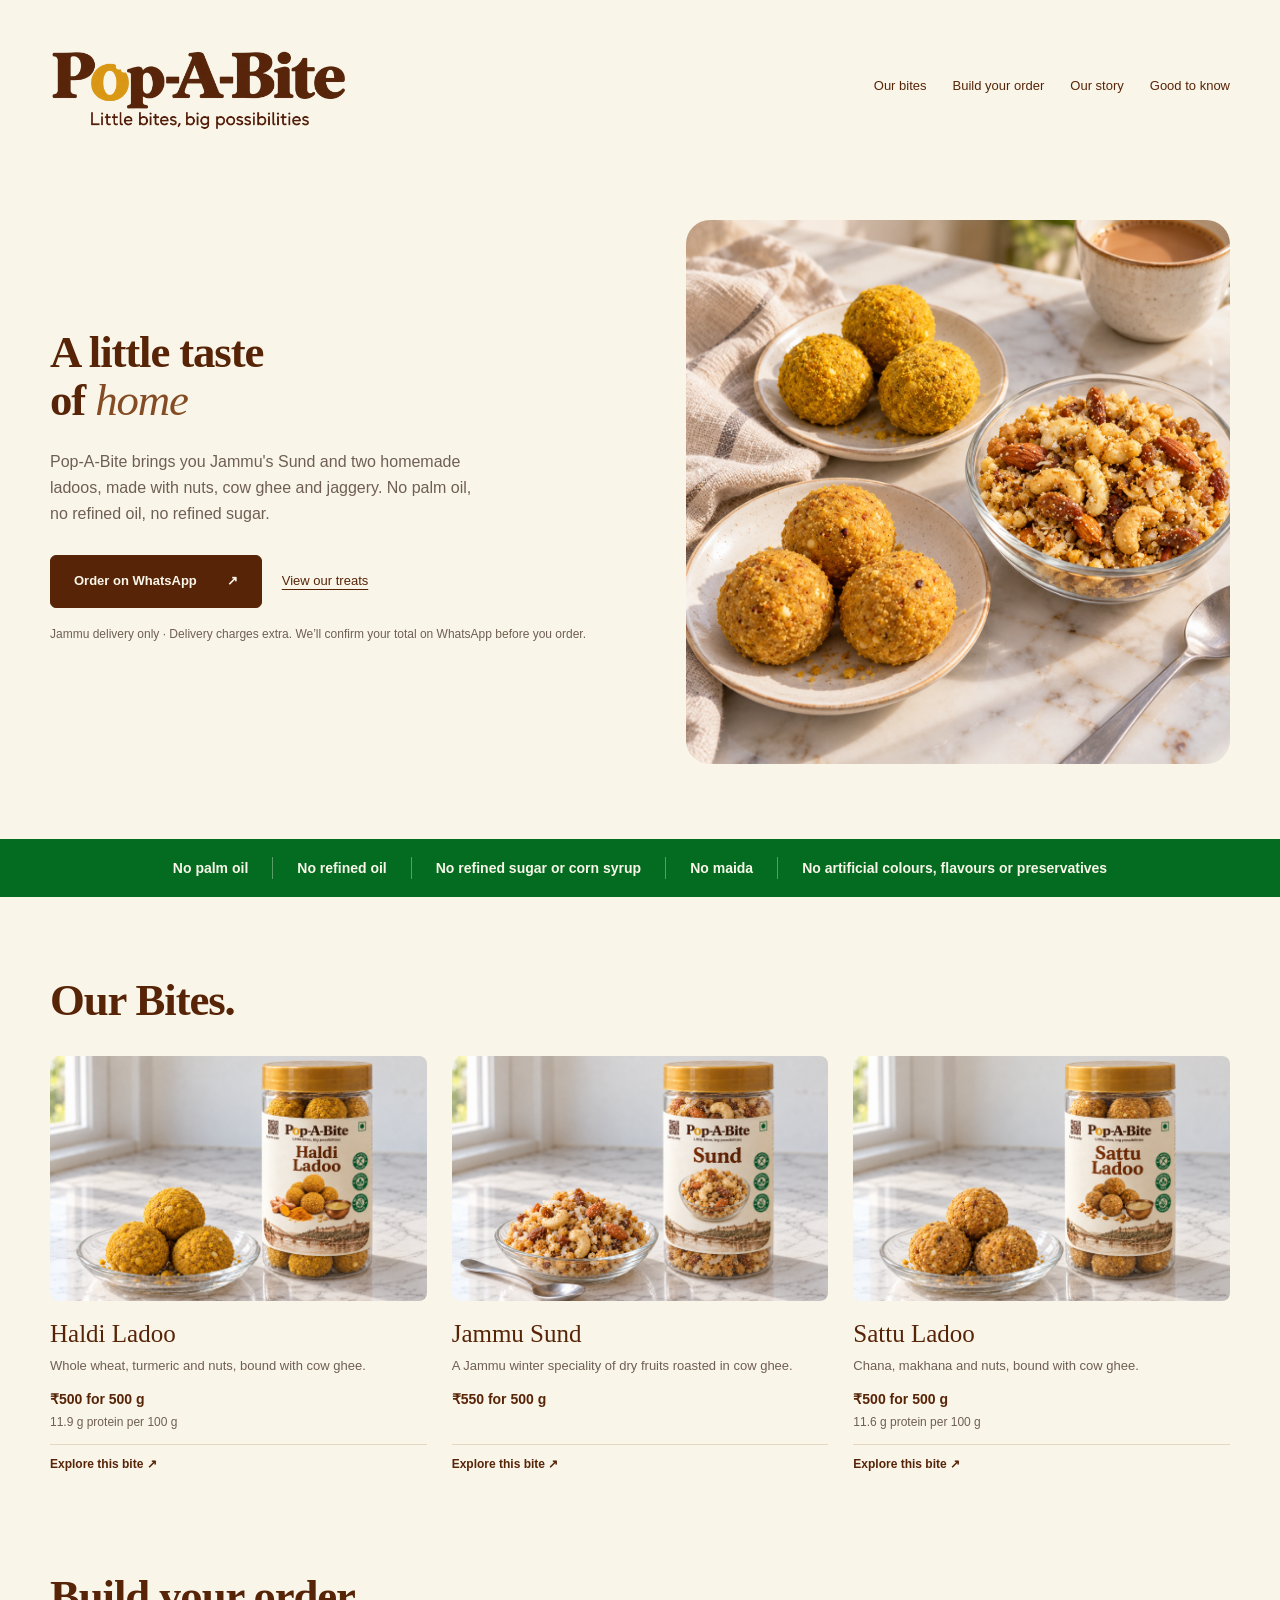
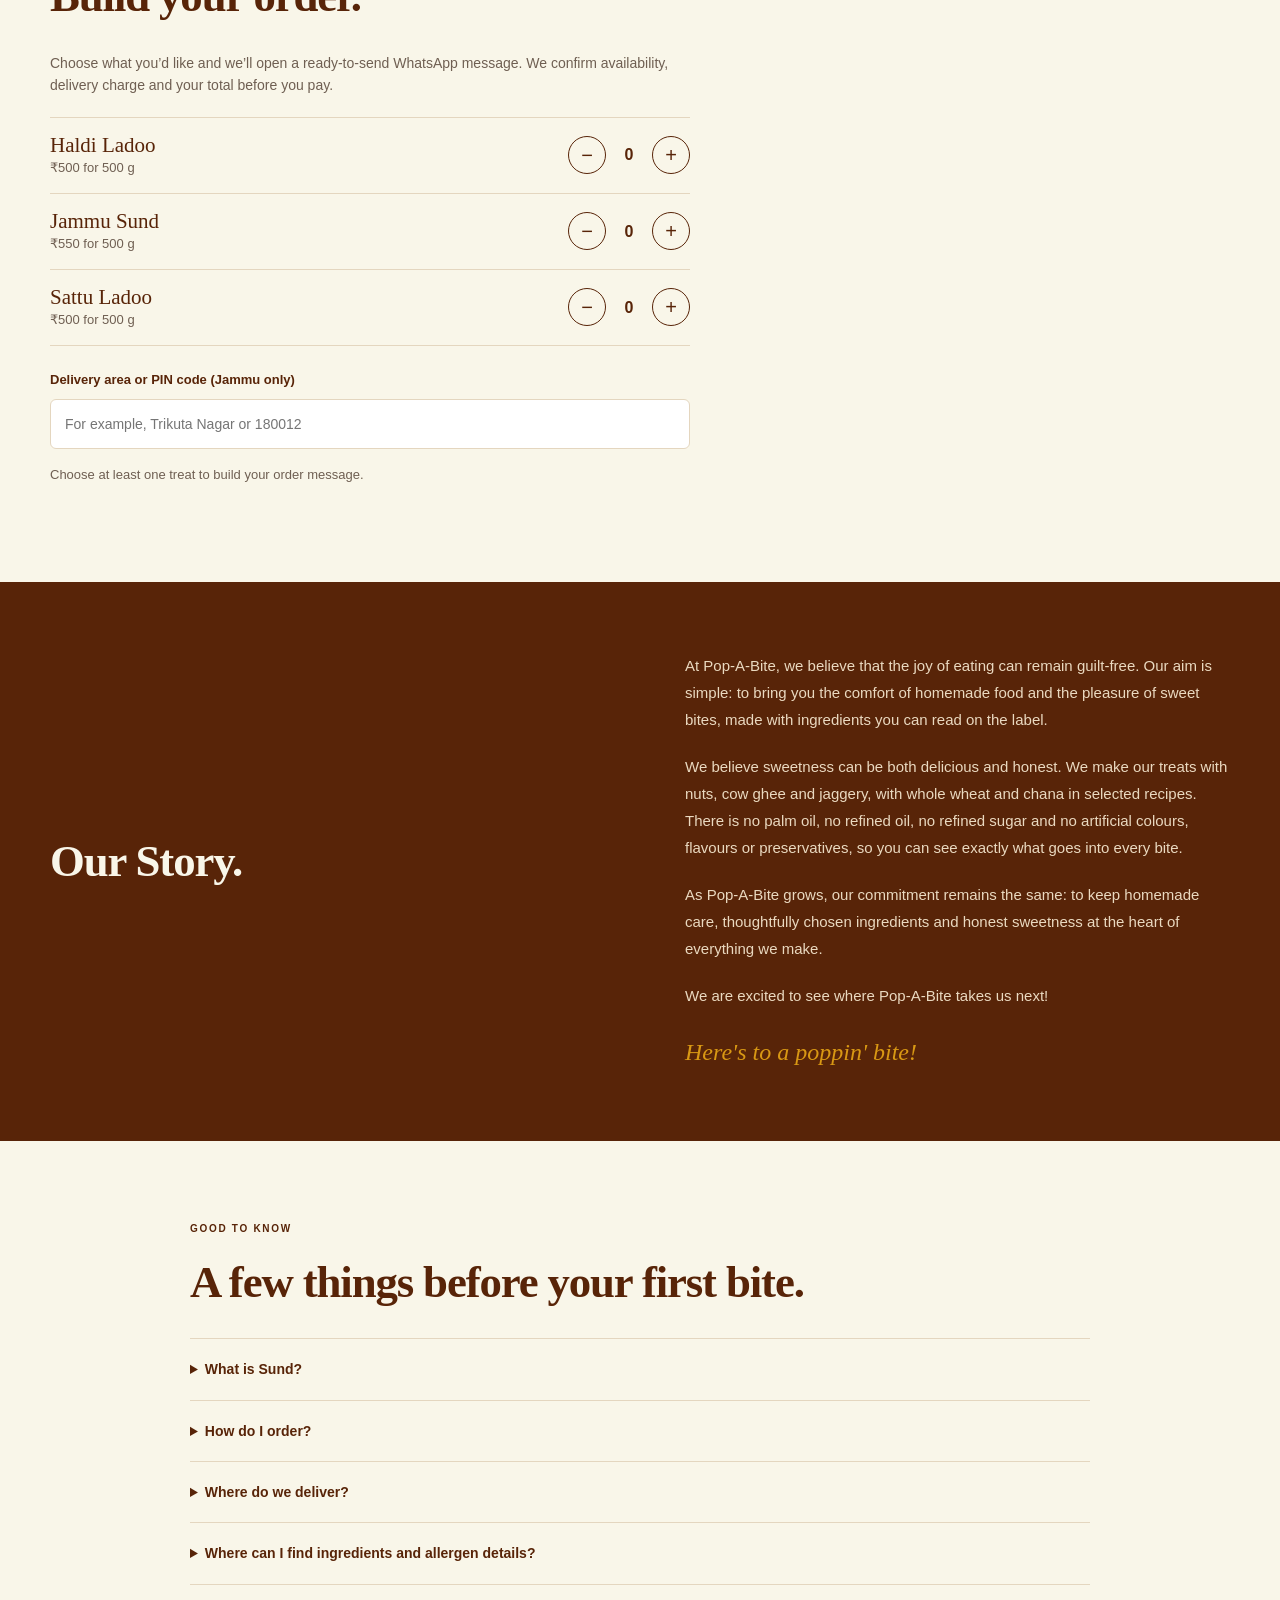
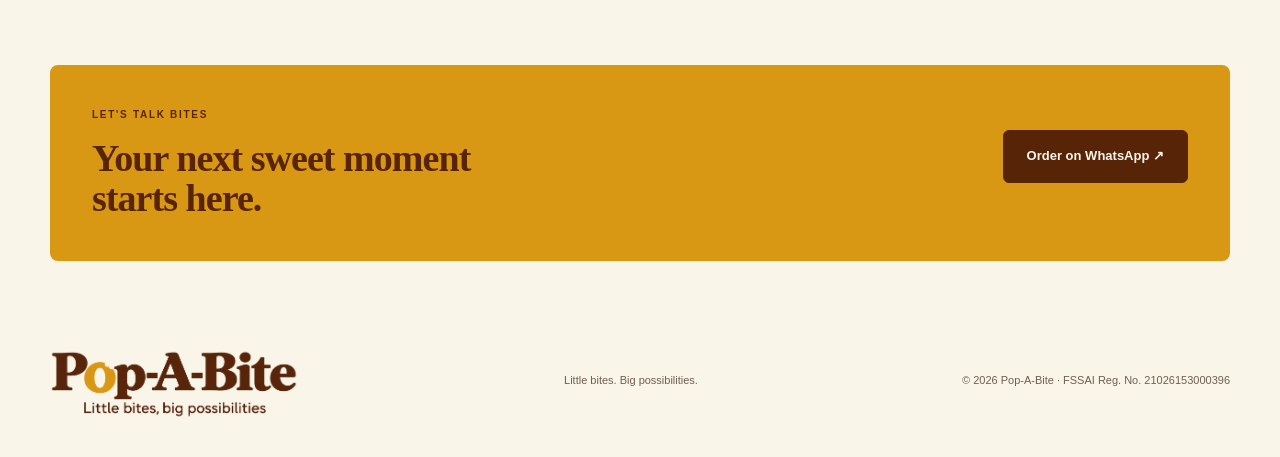
==== site/index.html @ 0255cdab "Add files via upload" ====
<!doctype html>
<html lang="en">
<head>
  <meta name="google-site-verification" content="k-4B6JT2st69akNHsy2ffUnovcfOFXYoh8kctZQ_tPk" />
  <meta charset="utf-8">
  <meta name="viewport" content="width=device-width, initial-scale=1">
  <meta name="description" content="Meet Pop-A-Bite: homemade ladoos and Jammu Sund made with nuts, cow ghee and jaggery. No palm oil, no refined oil, no refined sugar.">
  <meta name="theme-color" content="#582408">
  <title>Pop-A-Bite | Homemade Ladoos &amp; Sund in Jammu</title>

  <!-- Link previews (WhatsApp, Facebook, X). Keep images/hero.png under about 300 KB for fast previews. -->
  <meta property="og:type" content="website">
  <meta property="og:site_name" content="Pop-A-Bite">
  <meta property="og:title" content="Pop-A-Bite | Homemade Ladoos &amp; Sund in Jammu">
  <meta property="og:description" content="Homemade ladoos and Jammu Sund made with nuts, cow ghee and jaggery. No palm oil, no refined oil, no refined sugar.">
  <meta property="og:url" content="https://pop-a-bite.netlify.app/">
  <meta property="og:image" content="https://pop-a-bite.netlify.app/images/hero.png">
  <meta name="twitter:card" content="summary_large_image">

  <link rel="stylesheet" href="styles.css">
  <script defer src="config.js"></script>
  <script defer src="app.js"></script>
</head>
<body>
  <a class="skip" href="#main">Skip to content</a>

  <!-- Header -->
  <header class="header wrap">
    <a class="brand" href="#" aria-label="Pop-A-Bite home">
      <img class="brand-logo" src="images/logo.png" alt="Pop-A-Bite">
    </a>

    <nav aria-label="Main navigation">
      <a href="#collection">Our bites</a>
      <a href="#order">Build your order</a>
      <a href="#story">Our story</a>
      <a href="#questions">Good to know</a>
    </nav>
  </header>

  <main id="main">
    <!-- Opening section -->
    <section class="hero wrap">
      <div class="hero-copy">
         <h1>A little taste<br>of <em>home</em></h1>

        <p class="intro">
          Pop-A-Bite brings you Jammu's Sund and two homemade ladoos,
          made with nuts, cow ghee and jaggery. No palm oil,
          no refined oil, no refined sugar.
        </p>

        <div class="hero-actions">
          <a
            class="button"
            href="https://wa.me/917889484101?text=Hi%20Pop-A-Bite!%20I%27d%20like%20to%20place%20an%20order.%20Please%20share%20availability%2C%20prices%20and%20delivery%20details."
            target="_blank"
            rel="noopener noreferrer"
          >
            Order on WhatsApp <span aria-hidden="true">↗</span>
          </a>
          <a class="hero-browse" href="#collection">View our treats</a>
        </div>

        <p class="footnote">
          Jammu delivery only · Delivery charges extra.
          We’ll confirm your total on WhatsApp before you order.
        </p>
      </div>

     <img
  class="hero-photo"
  src="images/hero.png"
  alt="Sattu and Haldi ladoos on separate plates, alongside a bowl of Sund"
  fetchpriority="high"
>
    </section>

    <!-- What is not in our bites. Keep every line true for every batch (see change plan section 11). -->
    <section class="claims" aria-label="What is not in our bites">
      <ul>
        <li>No palm oil</li>
        <li>No refined oil</li>
        <li>No refined sugar or corn syrup</li>
        <li>No maida</li>
        <li>No artificial colours, flavours or preservatives</li>
      </ul>
    </section>

    <!-- Product collection: app.js fills the products container -->
    <section class="collection wrap" id="collection">
      <div class="section-title">
        <div>
          <h2>Our Bites.</h2>
        </div>
      </div>

      <div id="products" class="products"></div>
      <noscript>
        <p>Our first collection includes two ladoo varieties and Jammu Sund. Enable JavaScript to view product details.</p>
      </noscript>
    </section>

    <!-- Order builder: app.js fills the items and builds the WhatsApp message -->
    <section class="order wrap" id="order">
      <div class="section-title">
        <div>
          <h2>Build your order.</h2>
        </div>
      </div>

      <div class="order-body">
        <p class="order-intro">
          Choose what you’d like and we’ll open a ready-to-send WhatsApp message.
          We confirm availability, delivery charge and your total before you pay.
        </p>

        <div id="order-items" class="order-items"></div>

        <label class="order-area-label" for="order-area">Delivery area or PIN code (Jammu only)</label>
        <input id="order-area" class="order-area" type="text" autocomplete="postal-code" placeholder="For example, Trikuta Nagar or 180012">

        <p id="order-summary" class="order-summary" aria-live="polite"></p>
        <a id="order-send" class="button" hidden>Send order on WhatsApp ↗</a>

        <noscript>
          <p>Enable JavaScript to build your order here, or message us on WhatsApp at +91 78894 84101.</p>
        </noscript>
      </div>
    </section>

    <!-- Our story -->
    <section class="story" id="story">
      <div class="wrap story-grid">
        <div>
          <h2>Our Story.</h2>
        </div>
        <div>
          <p>
            At Pop-A-Bite, we believe that the joy of eating can remain guilt-free.
            Our aim is simple: to bring you the comfort of homemade food and the
            pleasure of sweet bites, made with ingredients you can read on the label.
          </p>
          <p>
            We believe sweetness can be both delicious and honest. We make our
            treats with nuts, cow ghee and jaggery, with whole wheat and chana
            in selected recipes. There is no palm oil, no refined oil, no refined
            sugar and no artificial colours, flavours or preservatives, so you can
            see exactly what goes into every bite.
          </p>
          <p>
            As Pop-A-Bite grows, our commitment remains the same: to keep homemade
            care, thoughtfully chosen ingredients and honest sweetness at the heart
            of everything we make.
          </p>
          <p>We are excited to see where Pop-A-Bite takes us next!</p>
          <span class="story-signature">Here's to a poppin' bite!</span>
        </div>
      </div>
    </section>

    <!-- Frequently asked questions -->
    <section class="faq wrap" id="questions">
      <p class="eyebrow">GOOD TO KNOW</p>
      <h2>A few things before your first bite.</h2>

      <details>
        <summary>What is Sund?</summary>
        <p>
          Sund is a sweet speciality from Jammu, made with a rich blend of dry
          fruits roasted in ghee and popular in the winter months.
        </p>
      </details>

      <details>
        <summary>How do I order?</summary>
        <p id="ordering-answer">
          Ordering is simple! Use the order builder above, or message or call us
          on WhatsApp. Let us know which treats you’d like, the quantity and your
          delivery location. We’ll confirm availability, delivery details and the
          total price before you confirm your order. Payment is by UPI QR code.
        </p>
      </details>

      <details>
        <summary>Where do we deliver?</summary>
        <p id="delivery-answer">
          We currently deliver only in the Jammu region. Share your location or
          PIN code with us on WhatsApp so we can confirm delivery availability.
          Delivery charges are additional to the listed product prices and
          depend on your location. We’ll let you know the exact delivery charge
          and total cost before you confirm your order.
        </p>
      </details>

      <details>
        <summary>Where can I find ingredients and allergen details?</summary>
        <p>
          Each product has its own ingredient list, allergen information,
          storage guidance and, for the ladoos, a nutrition table per 100 g.
          Please click “Explore this bite” under the product to check these details.
        </p>
      </details>
    </section>

    <!-- Contact: app.js updates these details using config.js -->
    <section class="contact wrap">
      <div>
        <p class="eyebrow">LET'S TALK BITES</p>
        <h2>Your next sweet moment<br>starts here.</h2>
      </div>
      <div>
        <a
          id="contact-link"
          class="button"
          href="https://wa.me/917889484101?text=Hi%20Pop-A-Bite!%20I%27d%20like%20to%20place%20an%20order.%20Please%20share%20availability%2C%20prices%20and%20delivery%20details."
          target="_blank"
          rel="noopener noreferrer"
        >
          Order on WhatsApp <span aria-hidden="true">↗</span>
        </a>
        <p id="contact-note"></p>
      </div>
    </section>
  </main>

  <!-- Fort and river illustration from the wraps (decorative) -->
  <div class="banner" aria-hidden="true">
    <img src="images/fort-banner.jpg" alt="" loading="lazy">
  </div>

  <!-- Footer -->
  <footer class="wrap">
    <a class="brand" href="#" aria-label="Pop-A-Bite home">
      <img class="brand-logo" src="images/logo.png" alt="Pop-A-Bite">
    </a>
    <p>Little bites. Big possibilities.</p>
    <small>© <span id="year"></span> Pop-A-Bite · FSSAI Reg. No. 21026153000396</small>
  </footer>

  <!-- Sticky order button, shown on phones only (see styles.css) -->
  <a id="sticky-order" class="sticky-order button" hidden>Order on WhatsApp ↗</a>

  <!-- Product details: keep these IDs because app.js uses them -->
  <dialog id="product-dialog" aria-labelledby="dialog-title">
    <button class="close" type="button" aria-label="Close product details">×</button>
    <h2 id="dialog-title"></h2>
    <p id="dialog-description"></p>
    <dl id="dialog-details"></dl>
    <p id="dialog-note"></p>
    <div class="dialog-actions">
      <a id="dialog-whatsapp" class="button" hidden>Ask on WhatsApp ↗</a>
      <a id="dialog-payment" class="button secondary" hidden>Buy on Razorpay ↗</a>
    </div>
  </dialog>
</body>
</html>
---- site/styles.css ----
/* Pop-A-Bite stylesheet.
   Change headline and logo sizes in :root below.
   Mobile values apply at screen widths of 620px or less. */

/* Brand colours and editable sizes */
:root {
  --ink: #582408;
  --cream: #f9f6e9;
  --gold: #d89814;
  --forest: #046c20;
  --brown: #844c24;
  --sand: #ecd9bd;
  --muted: #6f5f52;
  --line: #e4d6bf;

  /* Size settings: desktop first, then phones. */
  --headline-size: clamp(32px, 3.5vw, 48px);
  --headline-size-mobile: 42px;
  --top-logo-width: 300px;
  --bottom-logo-width: 250px;
  --top-logo-width-mobile: 240px;
  --bottom-logo-width-mobile: 150px;
}

/* Base styles */
* {
  box-sizing: border-box;
}

html {
  scroll-behavior: smooth;
  scroll-padding-top: 24px;
}

body {
  margin: 0;
  background: var(--cream);
  color: var(--ink);
  font-family: Arial, Helvetica, sans-serif;
  font-size: 16px;
  line-height: 1.6;
}

a {
  color: inherit;
  text-decoration: none;
}

button, a, summary {
  -webkit-tap-highlight-color: transparent;
}

a:focus-visible, button:focus-visible, summary:focus-visible {
  outline: 3px solid #844c24;
  outline-offset: 5px;
}

.wrap {
  width: min(1180px, calc(100% - 80px));
  margin: auto;
}

.skip {
  position: absolute;
  top: -100px;
  background: white;
  padding: 12px;
  z-index: 10;
}

.skip:focus {
  top: 0;
}

.draft {
  text-align: center;
  background: var(--ink);
  color: var(--cream);
  font-size: 11px;
  letter-spacing: .09em;
  padding: 10px 15px;
}

/* Header and navigation */
.header {
  display: flex;
  align-items: center;
  justify-content: space-between;
  gap: 24px;
  padding: 36px 0 24px;
}

.brand {
  display: inline-flex;
  align-items: center;
  white-space: nowrap;
  font-weight: 800;
  font-size: 26px;
  letter-spacing: -1.1px;
}

.brand-dot {
  color: #844c24;
}

.brand-icon {
  width: 22px;
  height: 22px;
  border-radius: 50%;
  background: var(--ink);
  margin-right: 10px;
  position: relative;
}

.brand-icon:after {
  content: '';
  position: absolute;
  width: 11px;
  height: 11px;
  border-radius: 50%;
  background: var(--cream);
  right: -2px;
  top: -2px;
}

nav {
  display: flex;
  gap: 26px;
  font-size: 13px;
}

nav a:hover {
  text-decoration: underline;
}

/* Buttons */
.button {
  display: inline-flex;
  align-items: center;
  justify-content: center;
  gap: 30px;
  padding: 15px 23px;
  border: 1px solid var(--ink);
  border-radius: 6px;
  background: var(--ink);
  color: var(--cream);
  font-weight: 600;
  font-size: 13px;
  cursor: pointer;
  transition: background .2s;
}

.button:hover {
  background: #7a3a14;
}

.button.small {
  padding: 10px 17px;
}

.button.secondary {
  background: transparent;
  color: var(--ink);
}

/* Opening section */
.hero {
  display: grid;
  grid-template-columns: 1.05fr 1fr;
  gap: 65px;
  align-items: center;
  padding: 60px 0 75px;
}

.eyebrow {
  font-size: 10px;
  font-weight: 700;
  letter-spacing: .17em;
  margin: 0 0 22px;
}

h1, h2 {
  font-family: Georgia, 'Times New Roman', serif;
  font-weight: 700;
  letter-spacing: -.025em;
  line-height: 1.05;
  margin: 0;
}

h1 {
  font-size: clamp(50px, 5.5vw, 78px);
}

h1 em {
  font-weight: 400;
  color: var(--brown);
}

h2 {
  font-size: clamp(32px, 3.5vw, 46px);
}

.intro {
  max-width: 440px;
  font-size: 16px;
  margin: 25px 0 29px;
  color: var(--muted);
}

.footnote {
  font-size: 12px;
  color: var(--muted);
  margin-top: 17px;
}

.hero-photo {
  display: block;
  width: 100%;
  height: auto;
  min-width: 0;
  border-radius: 24px;
}

/* Legacy decorative artwork */
.hero-art {
  height: 460px;
  background: var(--gold);
  border-radius: 120px 6px 120px 6px;
  position: relative;
  overflow: hidden;
}

.orbit {
  position: absolute;
  width: 380px;
  height: 380px;
  border: 1px solid #58240850;
  border-radius: 50%;
  left: 50%;
  top: 50%;
  transform: translate(-50%, -50%);
}

.bite {
  position: absolute;
  border-radius: 50%;
  box-shadow: 9px 16px 0 #5824080c;
}

.bite-one {
  width: 140px;
  height: 140px;
  background: #e0af63;
  top: 55px;
  left: 50px;
  transform: rotate(-18deg);
}

.bite-two {
  width: 180px;
  height: 180px;
  background: var(--ink);
  right: 35px;
  bottom: 80px;
}

.bite-three {
  width: 75px;
  height: 75px;
  background: var(--forest);
  bottom: 55px;
  left: 50px;
}

.bite:after {
  content: '';
  position: absolute;
  width: 35%;
  height: 35%;
  border-radius: 50%;
  background: var(--gold);
  right: -4px;
  top: -4px;
}

.art-label {
  position: absolute;
  top: 170px;
  left: 50px;
  font-family: Georgia, serif;
  font-size: 48px;
  line-height: .98;
  letter-spacing: -2px;
  color: var(--ink);
}

.art-label i {
  font-weight: 400;
}

.spark {
  position: absolute;
  font-size: 45px;
}

.s1 {
  right: 55px;
  top: 45px;
}

.s2 {
  left: 175px;
  bottom: 22px;
  font-size: 25px;
}

.art-note {
  position: absolute;
  bottom: 25px;
  right: 30px;
  font-size: 9px;
  letter-spacing: .08em;
}

.ribbon {
  background: var(--forest);
  padding: 16px 20px;
  text-align: center;
  font-size: 11px;
  font-weight: 600;
  letter-spacing: .16em;
  display: flex;
  justify-content: center;
  gap: 42px;
  flex-wrap: wrap;
}

/* Product collection */
.collection {
  padding: 80px 0;
}

.section-title {
  display: flex;
  justify-content: space-between;
  align-items: end;
  gap: 40px;
  margin-bottom: 32px;
}

.section-title h2 {
  max-width: 530px;
}

.section-title>p {
  font-size: 13px;
  line-height: 1.7;
  color: var(--muted);
  margin: 0;
}

.products {
  display: grid;
  grid-template-columns: repeat(3, 1fr);
  gap: 25px;
}

.product-art {
  height: 245px;
  position: relative;
  border-radius: 8px;
  overflow: hidden;
  background: #efd9a8;
  display: flex;
  justify-content: center;
  align-items: center;
}

.product:nth-child(2) .product-art {
  background: #ecd9bd;
}

.product:nth-child(3) .product-art {
  background: #e6cfae;
}

.product-art .shape {
  width: 120px;
  height: 120px;
  border-radius: 50%;
  background: #996542;
  box-shadow: 14px 18px 0 #5824080a;
  position: relative;
}

.product:nth-child(2) .shape {
  background: #c4a362;
  width: 115px;
  height: 115px;
}

.product:nth-child(3) .shape {
  background: #b07662;
  border-radius: 30px;
  transform: rotate(-12deg);
}

.product-art .shape:after {
  content: '';
  position: absolute;
  width: 35px;
  height: 35px;
  border-radius: 50%;
  background: inherit;
  filter: brightness(1.18);
  top: 22px;
  left: 20px;
}

.product-art small {
  position: absolute;
  bottom: 14px;
  font-size: 9px;
  letter-spacing: .1em;
  color: var(--ink);
}

.product h3 {
  font-family: Georgia, serif;
  font-size: 25px;
  font-weight: 400;
  margin: 17px 0 6px;
  line-height: 1.25;
}

.product p {
  font-size: 13px;
  color: var(--muted);
  margin: 0 0 12px;
}

.product button {
  font-size: 12px;
  display: flex;
  width: 100%;
  justify-content: space-between;
  color: var(--ink);
  padding: 12px 0;
  background: none;
  border: 0;
  border-top: 1px solid var(--line);
  cursor: pointer;
  font-weight: 600;
}

.product button:hover {
  text-decoration: underline;
}

.collection-note {
  font-size: 11px;
  color: var(--muted);
  margin-top: 24px;
}

/* Brand story */
.story {
  background: var(--ink);
  color: var(--cream);
  padding: 70px 0;
}

.story-grid {
  display: grid;
  grid-template-columns: 1fr 1fr;
  gap: 90px;
  align-items: center;
  text-align: left;
}

/* Keep the heading at the left edge, midway down the story text. */
.story-grid > div:first-child {
  justify-self: start;
}

.story-grid h2 {
  margin: 0;
}

.story-grid p:not(.eyebrow) {
  margin-top: 0;
  color: #ead9c0;
  font-size: 15px;
  line-height: 1.8;
  margin-bottom: 20px;
}

.story-signature {
  display: block;
  margin-top: 24px;
  font-family: Georgia, serif;
  font-style: italic;
  color: var(--gold);
  font-size: 24px;
}

/* Frequently asked questions */
.faq {
  max-width: 900px;
  padding: 80px 0;
}

.faq h2 {
  margin-bottom: 32px;
}

details {
  border-top: 1px solid var(--line);
  padding: 19px 0;
}

details:last-child {
  border-bottom: 1px solid var(--line);
}

summary {
  cursor: pointer;
  font-size: 14px;
  font-weight: 600;
}

details p {
  font-size: 14px;
  color: var(--muted);
  max-width: 740px;
}

/* Contact section */
.contact {
  border-radius: 8px;
  background: var(--gold);
  padding: 42px;
  display: flex;
  align-items: center;
  justify-content: space-between;
  gap: 40px;
  margin-bottom: 50px;
}

.contact p:not(.eyebrow) {
  font-size: 12px;
}

.contact h2 {
  font-size: 38px;
}

.contact .eyebrow {
  margin-bottom: 16px;
}

/* Footer */
footer {
  display: flex;
  align-items: center;
  justify-content: space-between;
  gap: 25px;
  padding: 0 0 35px;
}

footer p, footer small {
  font-size: 11px;
  color: var(--muted);
}

/* Product details pop-up */
dialog {
  background: var(--cream);
  color: var(--ink);
  border: 1px solid var(--line);
  border-radius: 12px;
  padding: 40px;
  width: min(540px, calc(100% - 30px));
  max-height: 85vh;
  overflow: auto;
}

dialog::backdrop {
  background: #3a180690;
}

dialog h2 {
  font-size: 34px;
  padding-right: 15px;
}

dialog p {
  font-size: 14px;
  color: var(--muted);
}

.close {
  position: absolute;
  right: 12px;
  top: 10px;
  background: none;
  border: 0;
  color: var(--ink);
  font-size: 30px;
  cursor: pointer;
  width: 38px;
  height: 38px;
}

.dialog-actions {
  display: flex;
  gap: 12px;
  flex-wrap: wrap;
}

dl {
  border-top: 1px solid var(--line);
  font-size: 13px;
}

dt {
  font-weight: 600;
  margin-top: 12px;
}

dd {
  margin: 3px 0 12px;
  color: var(--muted);
}

[hidden] {
  display: none !important;
}

/* Logo images */
.header .brand {
  flex-shrink: 0;
  line-height: 0;
}

.header .brand img {
  display: block;
  width: var(--top-logo-width);
  height: auto;
  max-width: none;
  object-fit: contain;
  mix-blend-mode: normal;
  filter: none;
  image-rendering: auto;
}

footer .brand img {
  display: block;
  width: var(--bottom-logo-width);
  height: auto;
  max-width: none;
  object-fit: contain;
  mix-blend-mode: normal;
}

/* Opening action buttons */
.hero-actions {
  display: flex;
  align-items: center;
  gap: 20px;
  flex-wrap: wrap;
}

.hero-browse {
  font-size: 13px;
  text-decoration: underline;
  text-underline-offset: 4px;
}

/* Opening headline */
.hero-copy h1 {
  font-size: var(--headline-size);
  line-height: 1.08;
}

/* Tablets and smaller screens */
@media (max-width: 900px) {
  .wrap {
    width: calc(100% - 40px);
  }

  .header {
    flex-wrap: wrap;
    flex-direction: column;
    align-items: center;
    justify-content: center;
    gap: 16px;
    padding: 28px 0 20px;
  }

  .header nav {
    width: 100%;
    justify-content: center;
    flex-wrap: wrap;
    gap: 12px 22px;
    text-align: center;
  }

  nav {
    order: 3;
    width: 100%;
    justify-content: center;
  }

  .hero {
    gap: 25px;
    padding-top: 30px;
  }

  .hero-art {
    height: 360px;
  }

  .bite-one {
    left: 20px;
    top: 35px;
    width: 110px;
    height: 110px;
  }

  .art-label {
    font-size: 40px;
    left: 20px;
    top: 150px;
  }

  .bite-two {
    width: 140px;
    height: 140px;
    right: 20px;
    bottom: 60px;
  }

  .bite-three {
    left: 25px;
    bottom: 25px;
    width: 60px;
    height: 60px;
  }

  .s2 {
    display: none;
  }

  .orbit {
    width: 300px;
    height: 300px;
  }

  .products {
    gap: 16px;
  }

  .product-art {
    height: 200px;
  }

  .story-grid {
    gap: 40px;
  }

  .ribbon {
    gap: 15px;
  }
}

/* Phones */
@media (max-width: 620px) {
  .brand {
    font-size: 24px;
  }

  .header .small {
    font-size: 11px;
    gap: 8px;
    padding: 9px 12px;
  }

  .hero {
    grid-template-columns: 1fr;
    padding-bottom: 35px;
    gap: 28px;
  }

  .hero-art {
    height: 330px;
    width: 100%;
    max-width: 450px;
  }

  .hero-copy h1 {
    font-size: var(--headline-size-mobile);
  }

  .intro {
    max-width: 100%;
  }

  .hero-art .art-label {
    left: 40px;
    top: 140px;
    font-size: 46px;
  }

  .bite-one {
    left: 55px;
  }

  .bite-two {
    right: 40px;
  }

  .bite-three {
    left: 60px;
  }

  .section-title {
    display: block;
  }

  .section-title>p {
    margin-top: 18px;
  }

  .products {
    grid-template-columns: 1fr;
    gap: 30px;
  }

  .product-art {
    height: 245px;
  }

  .collection, .faq {
    padding: 45px 0;
  }

  .story {
    padding: 45px 0;
  }

  .story-grid {
    grid-template-columns: 1fr;
    gap: 24px;
  }

  .contact {
    flex-direction: column;
    align-items: start;
    padding: 28px;
    margin-bottom: 30px;
  }

  .contact h2 {
    font-size: 34px;
  }

  footer {
    flex-wrap: wrap;
  }

  footer p {
    display: none;
  }

  .ribbon {
    font-size: 9px;
  }

  .ribbon span {
    display: none;
  }

  dialog {
    padding: 30px 24px;
  }

  .header .brand img {
    width: var(--top-logo-width-mobile);
  }

  footer .brand img {
    width: var(--bottom-logo-width-mobile);
  }
}

/* Reduced motion */
@media (prefers-reduced-motion: reduce) {
  html {
    scroll-behavior: auto;
  }

  .button {
    transition: none;
  }
}

/* What is not in our bites */
.claims {
  background: var(--forest);
  color: var(--cream);
  padding: 18px 20px;
}

.claims ul {
  list-style: none;
  margin: 0 auto;
  padding: 0;
  width: min(1180px, 100%);
  display: flex;
  flex-wrap: wrap;
  justify-content: center;
  gap: 8px 0;
  font-size: 14px;
  font-weight: 600;
}

.claims li {
  padding: 0 24px;
}

.claims li + li {
  border-left: 1px solid #f9f6e959;
}

/* Product card price and protein */
.product .product-meta {
  font-size: 14px;
  font-weight: 600;
  color: var(--ink);
  margin: 0 0 2px;
}

.product .product-protein {
  font-size: 12px;
  margin: 0 0 12px;
}

/* Nutrition table in the product pop-up */
.nutri {
  width: 100%;
  border-collapse: collapse;
  font-size: 13px;
}

.nutri td {
  padding: 5px 0;
  border-bottom: 1px solid var(--line);
}

.nutri td:last-child {
  text-align: right;
}

.nutri-note {
  font-size: 11px;
  margin: 8px 0 0;
}

/* Order builder */
.order {
  padding: 10px 0 80px;
}

.order-body {
  max-width: 640px;
}

.order-intro {
  font-size: 14px;
  color: var(--muted);
  margin: 0 0 20px;
}

.order-row {
  display: flex;
  align-items: center;
  justify-content: space-between;
  gap: 16px;
  padding: 14px 0;
  border-top: 1px solid var(--line);
}

.order-row:last-child {
  border-bottom: 1px solid var(--line);
}

.order-name {
  font-family: Georgia, 'Times New Roman', serif;
  font-size: 21px;
  line-height: 1.25;
}

.order-sub {
  font-size: 13px;
  color: var(--muted);
}

.qty {
  display: flex;
  align-items: center;
  gap: 12px;
}

.qty button {
  width: 38px;
  height: 38px;
  border-radius: 50%;
  border: 1px solid var(--ink);
  background: none;
  color: var(--ink);
  font-size: 20px;
  line-height: 1;
  cursor: pointer;
}

.qty button:hover {
  background: var(--ink);
  color: var(--cream);
}

.qty output {
  min-width: 22px;
  text-align: center;
  font-weight: 600;
}

.order-area-label {
  display: block;
  font-size: 13px;
  font-weight: 600;
  margin: 24px 0 8px;
}

.order-area {
  width: 100%;
  padding: 13px 14px;
  border: 1px solid var(--line);
  border-radius: 6px;
  background: #fff;
  color: var(--ink);
  font: inherit;
  font-size: 14px;
}

.order-summary {
  font-size: 13px;
  color: var(--muted);
  margin: 16px 0;
}

/* Sticky order button, phones only */
.sticky-order {
  display: none;
}

@media (max-width: 620px) {
  .claims {
    padding: 16px 20px;
  }

  .claims ul {
    flex-direction: column;
    align-items: center;
    gap: 6px;
  }

  .claims li {
    padding: 0;
    text-align: center;
  }

  .claims li + li {
    border-left: 0;
  }

  .order {
    padding-bottom: 45px;
  }

  .sticky-order {
    display: flex;
    position: fixed;
    left: 16px;
    right: 16px;
    bottom: 16px;
    z-index: 5;
    box-shadow: 0 6px 20px #3a180640;
  }

  body {
    padding-bottom: 84px;
  }
}

/* Keep the "Explore this bite" links level across cards of different heights */
.product {
  display: flex;
  flex-direction: column;
}

.product button {
  margin-top: auto;
}

/* Fort and river illustration from the wraps, faded into the page */
.banner {
  margin: 0 auto 28px;
  width: min(1180px, calc(100% - 40px));
  line-height: 0;
}

.banner img {
  display: block;
  width: 100%;
  height: auto;
  -webkit-mask-image: linear-gradient(to right, transparent, #000 10%, #000 90%, transparent),
                      linear-gradient(to bottom, transparent, #000 25%, #000 80%, transparent);
  -webkit-mask-composite: source-in;
  mask-image: linear-gradient(to right, transparent, #000 10%, #000 90%, transparent),
              linear-gradient(to bottom, transparent, #000 25%, #000 80%, transparent);
  mask-composite: intersect;
}
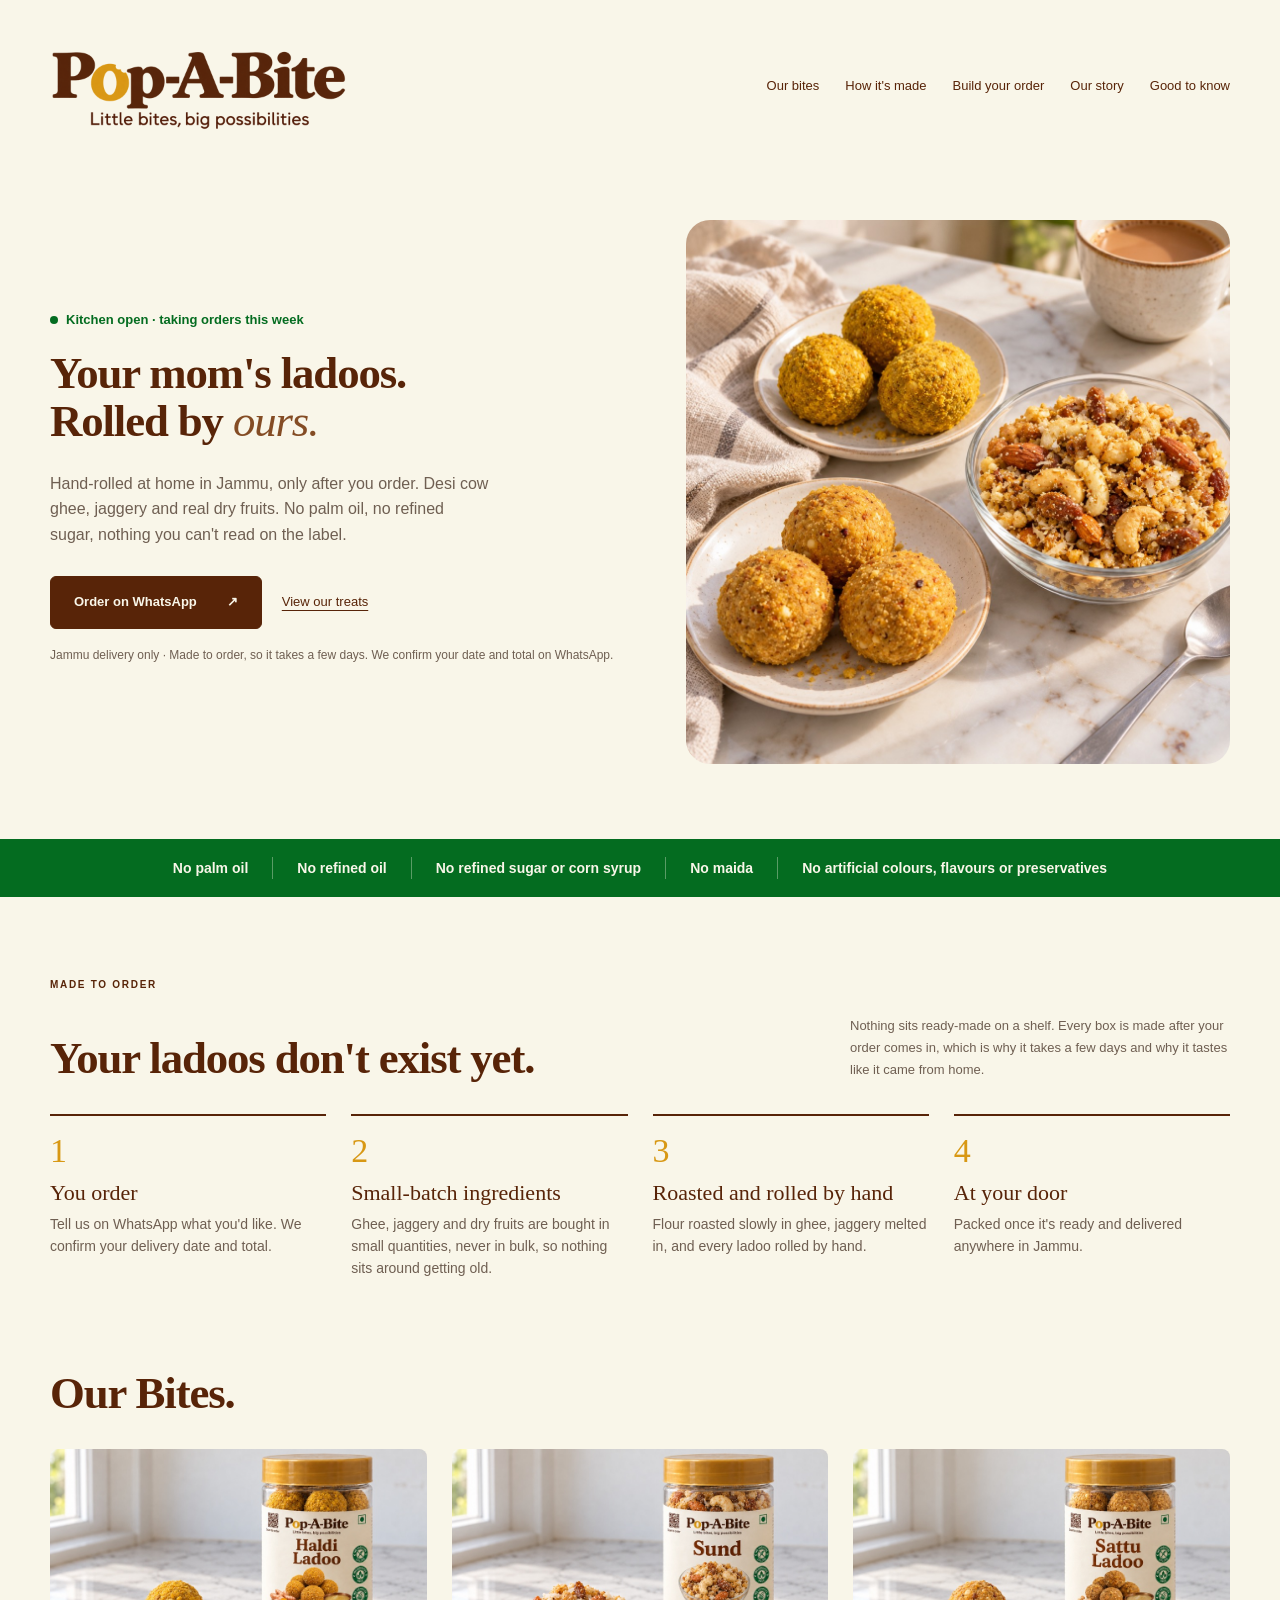
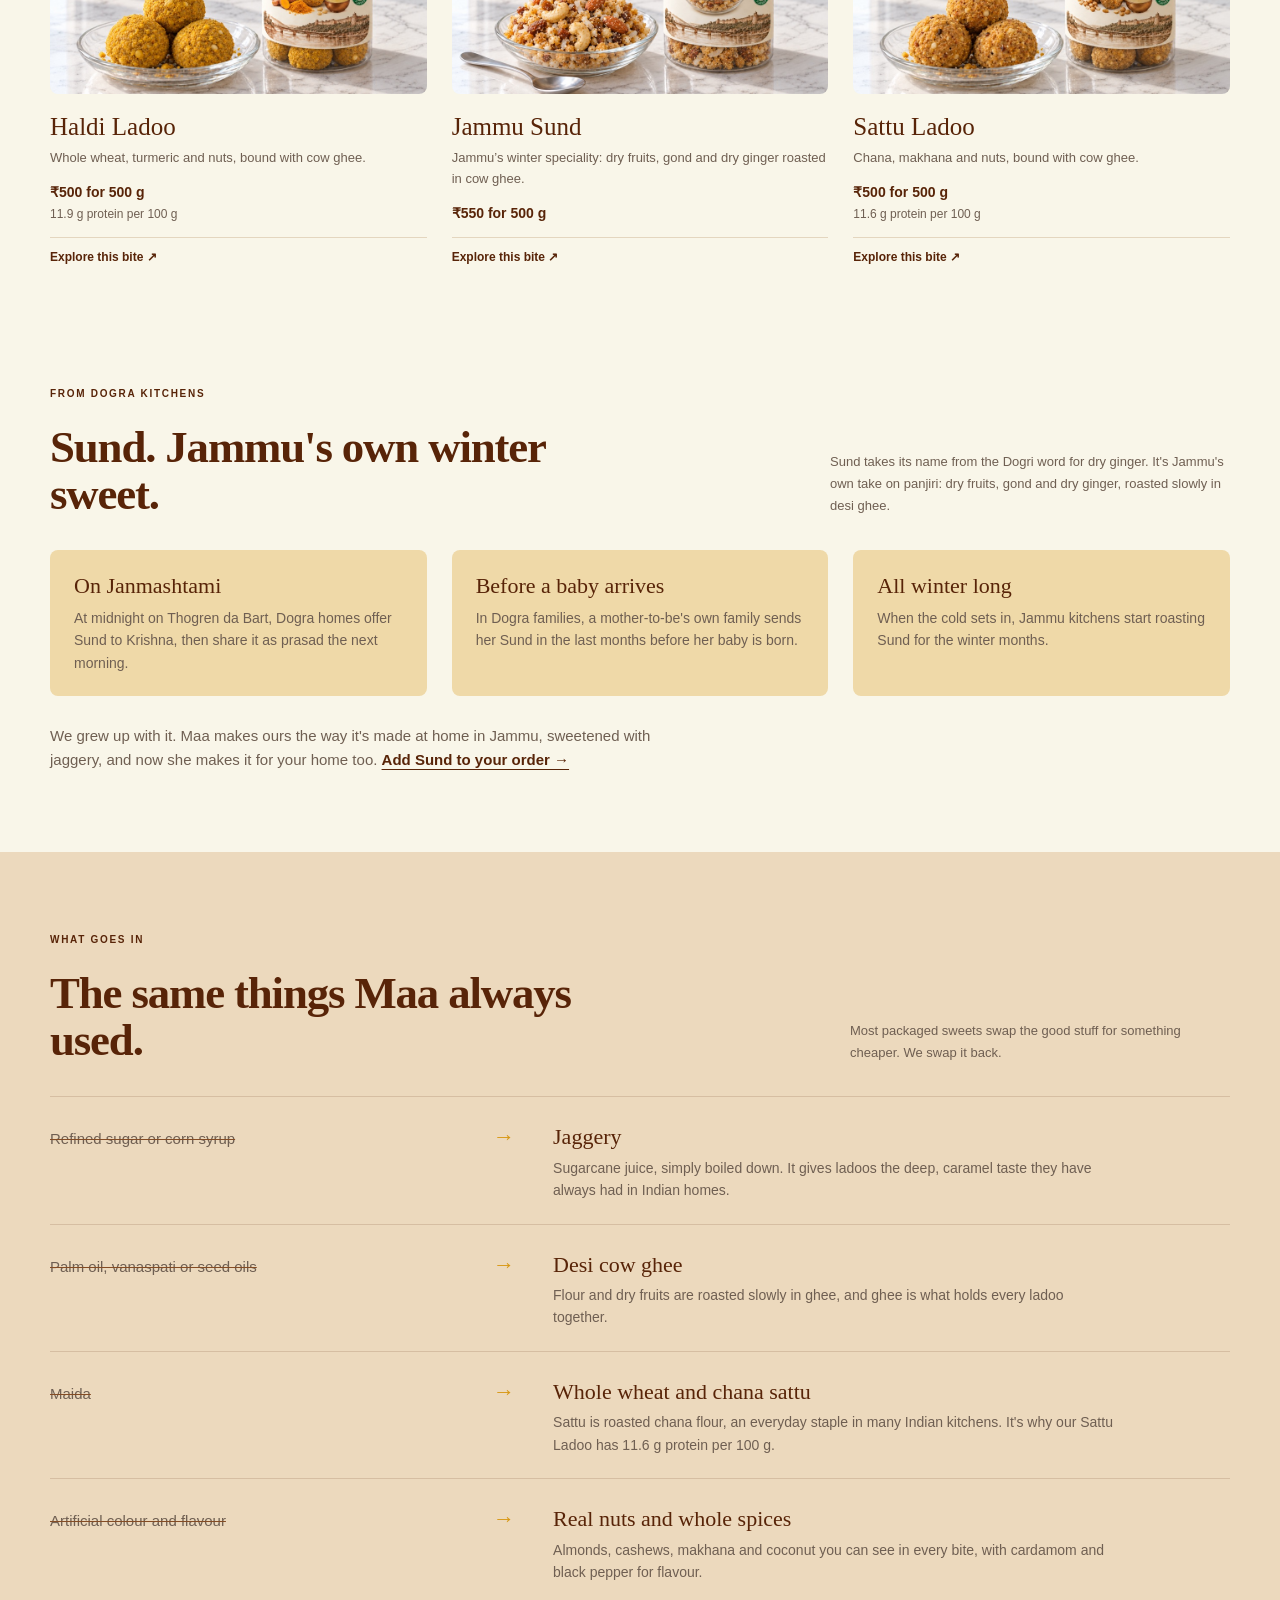
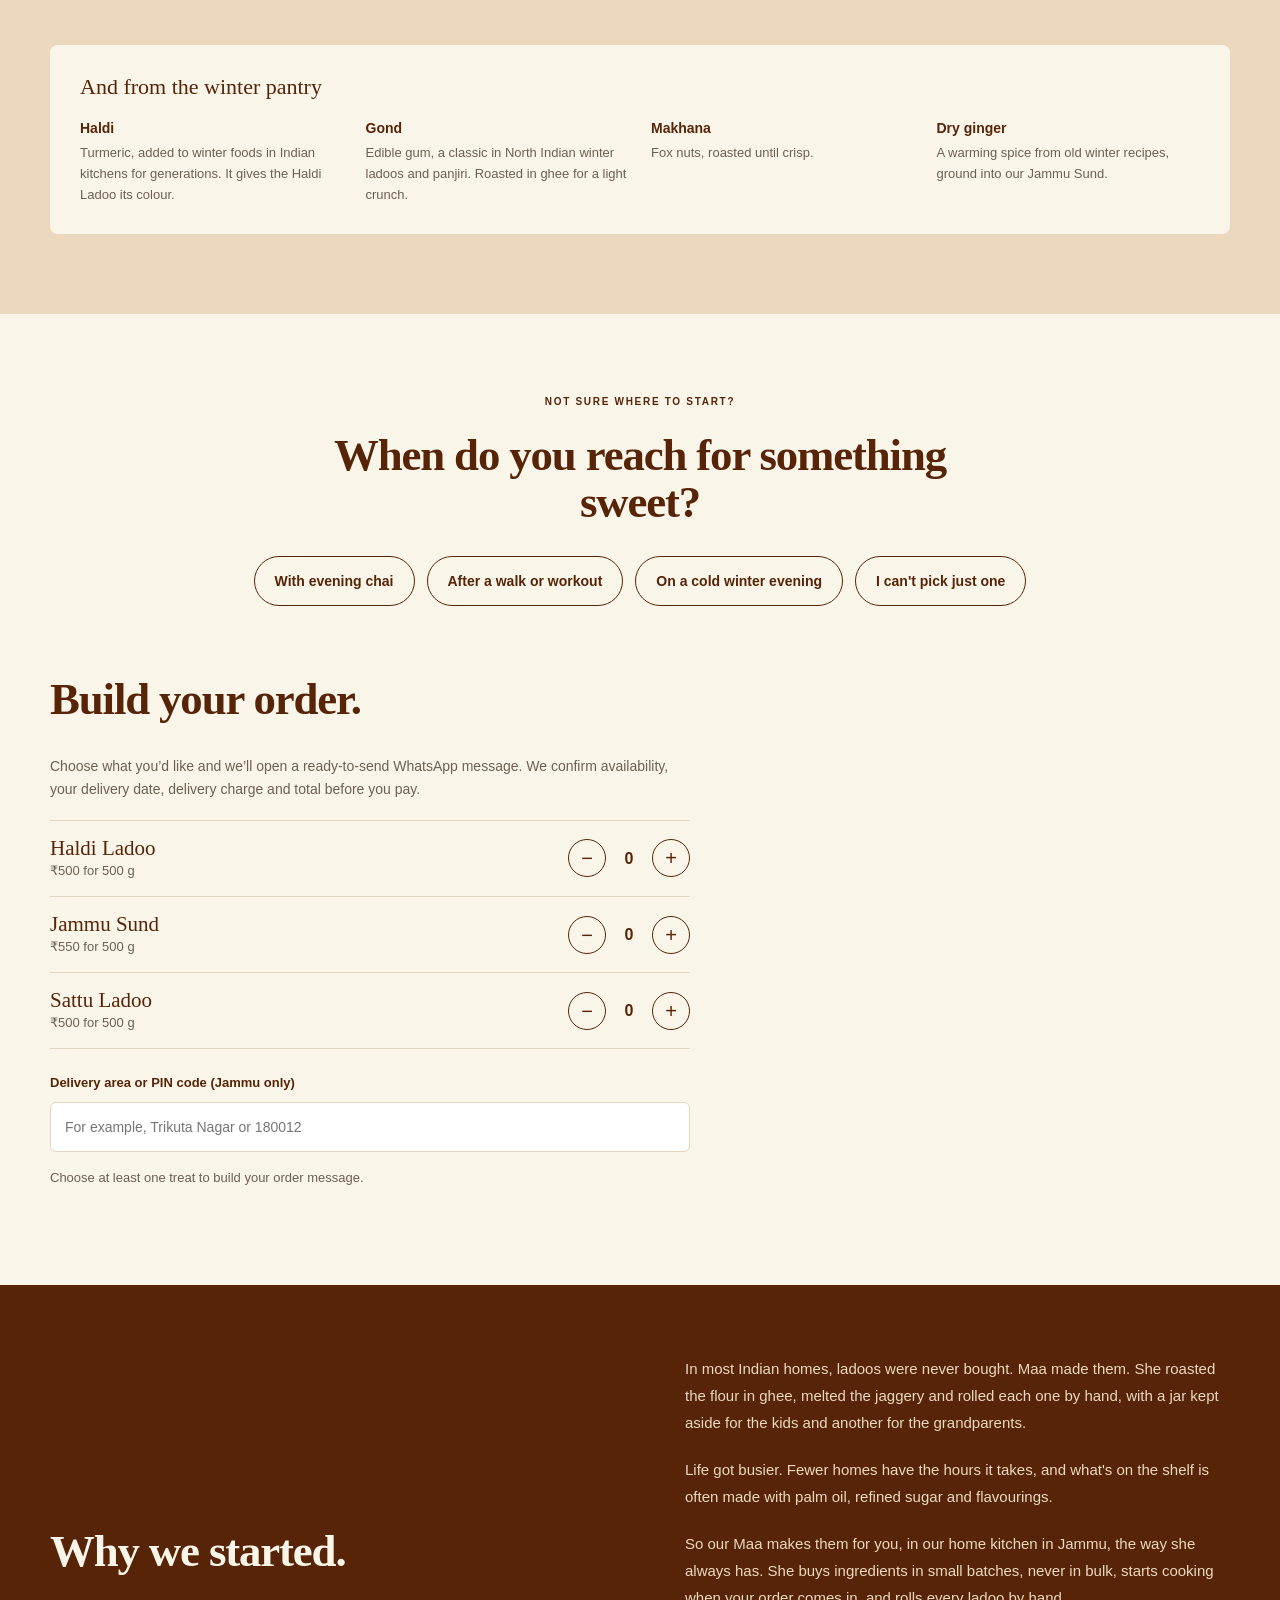
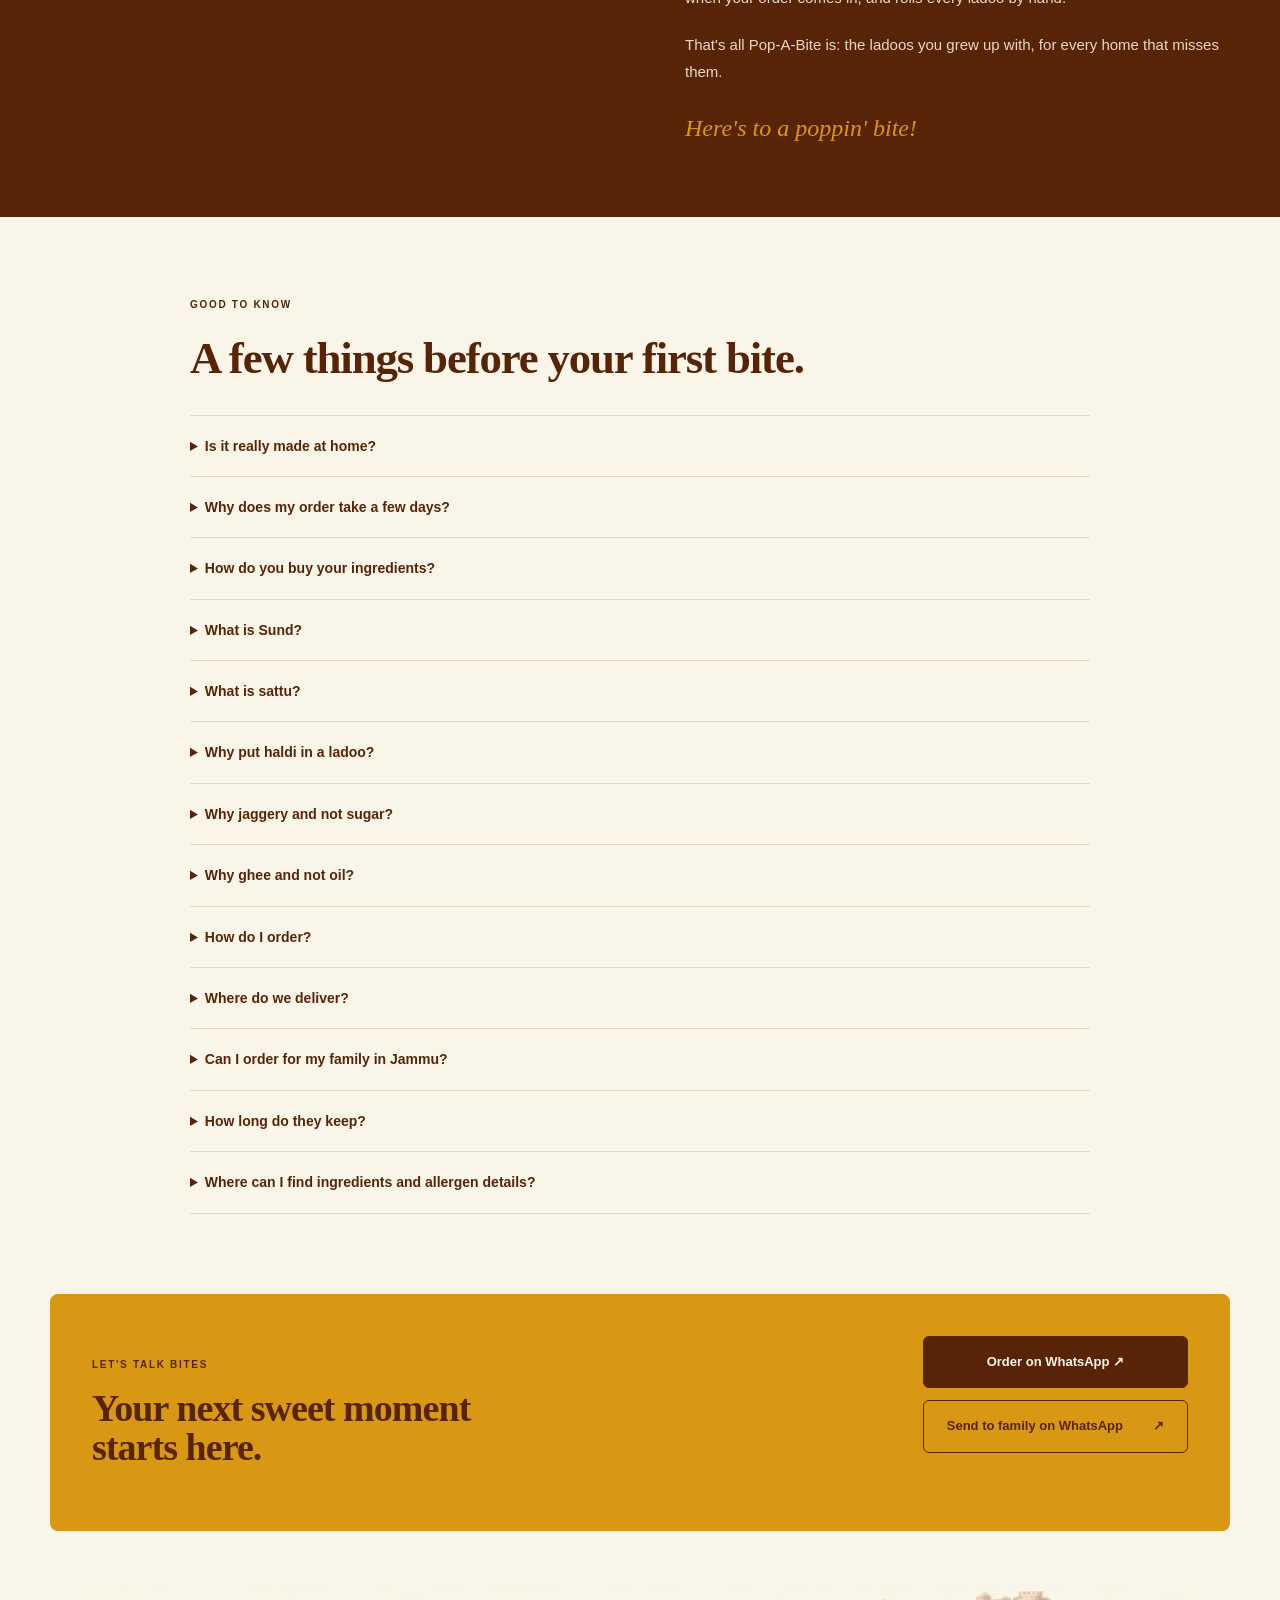
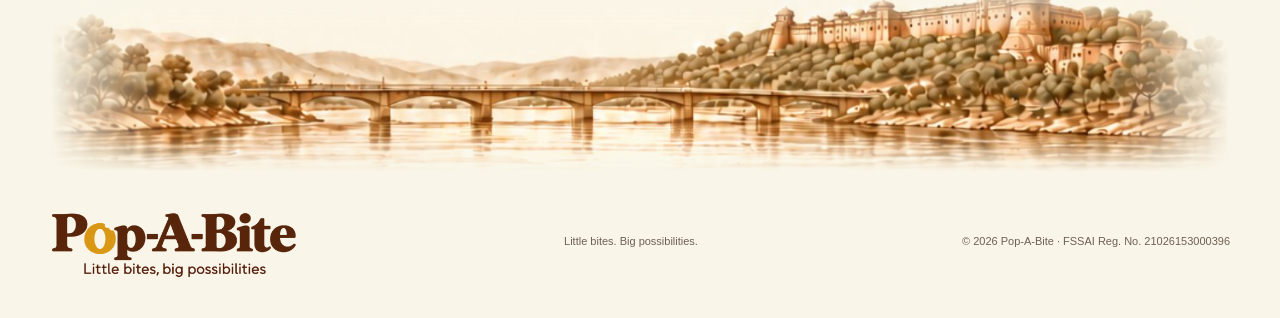
==== commit 0327b984: "Add brand story, Sund heritage and engagement sections - New hero line and made-to-order messaging; " ====
--- a/site/index.html
+++ b/site/index.html
@@ -4,17 +4,17 @@
   <meta name="google-site-verification" content="k-4B6JT2st69akNHsy2ffUnovcfOFXYoh8kctZQ_tPk" />
   <meta charset="utf-8">
   <meta name="viewport" content="width=device-width, initial-scale=1">
-  <meta name="description" content="Meet Pop-A-Bite: homemade ladoos and Jammu Sund made with nuts, cow ghee and jaggery. No palm oil, no refined oil, no refined sugar.">
+  <meta name="description" content="Homemade ladoos and Jammu Sund, hand-rolled by Maa only after you order. Desi cow ghee, jaggery and real dry fruits. No palm oil, no refined oil, no refined sugar.">
   <meta name="theme-color" content="#582408">
   <title>Pop-A-Bite | Homemade Ladoos &amp; Sund in Jammu</title>
 
-  <!-- Link previews (WhatsApp, Facebook, X). Keep images/hero.png under about 300 KB for fast previews. -->
+  <!-- Link previews (WhatsApp, Facebook, X). Keep images/hero.jpg under about 300 KB for fast previews. -->
   <meta property="og:type" content="website">
   <meta property="og:site_name" content="Pop-A-Bite">
-  <meta property="og:title" content="Pop-A-Bite | Homemade Ladoos &amp; Sund in Jammu">
-  <meta property="og:description" content="Homemade ladoos and Jammu Sund made with nuts, cow ghee and jaggery. No palm oil, no refined oil, no refined sugar.">
+  <meta property="og:title" content="Your mom's ladoos. Rolled by ours. | Pop-A-Bite">
+  <meta property="og:description" content="Hand-rolled at home in Jammu, only after you order. Desi cow ghee, jaggery and real dry fruits. No palm oil, no refined sugar.">
   <meta property="og:url" content="https://pop-a-bite.netlify.app/">
-  <meta property="og:image" content="https://pop-a-bite.netlify.app/images/hero.png">
+  <meta property="og:image" content="https://pop-a-bite.netlify.app/images/hero.jpg">
   <meta name="twitter:card" content="summary_large_image">
 
   <link rel="stylesheet" href="styles.css">
@@ -32,6 +32,7 @@
 
     <nav aria-label="Main navigation">
       <a href="#collection">Our bites</a>
+      <a href="#made">How it's made</a>
       <a href="#order">Build your order</a>
       <a href="#story">Our story</a>
       <a href="#questions">Good to know</a>
@@ -42,12 +43,15 @@
     <!-- Opening section -->
     <section class="hero wrap">
       <div class="hero-copy">
-         <h1>A little taste<br>of <em>home</em></h1>
+        <!-- app.js fills this from kitchenOpen and kitchenStatus in config.js -->
+        <p id="kitchen-status" class="kitchen-status" hidden></p>
+
+        <h1>Your mom's ladoos.<br>Rolled by <em>ours.</em></h1>
 
         <p class="intro">
-          Pop-A-Bite brings you Jammu's Sund and two homemade ladoos,
-          made with nuts, cow ghee and jaggery. No palm oil,
-          no refined oil, no refined sugar.
+          Hand-rolled at home in Jammu, only after you order.
+          Desi cow ghee, jaggery and real dry fruits. No palm oil,
+          no refined sugar, nothing you can't read on the label.
         </p>
 
         <div class="hero-actions">
@@ -63,17 +67,19 @@
         </div>
 
         <p class="footnote">
-          Jammu delivery only · Delivery charges extra.
-          We’ll confirm your total on WhatsApp before you order.
-        </p>
-      </div>
-
-     <img
-  class="hero-photo"
-  src="images/hero.png"
-  alt="Sattu and Haldi ladoos on separate plates, alongside a bowl of Sund"
-  fetchpriority="high"
->
+          Jammu delivery only · Made to order, so it takes a few days.
+          We confirm your date and total on WhatsApp.
+        </p>
+      </div>
+
+      <img
+        class="hero-photo"
+        src="images/hero.jpg"
+        alt="Sattu and Haldi ladoos on separate plates, alongside a bowl of Sund"
+        width="1100"
+        height="1100"
+        fetchpriority="high"
+      >
     </section>
 
     <!-- What is not in our bites. Keep every line true for every batch (see change plan section 11). -->
@@ -87,6 +93,41 @@
       </ul>
     </section>
 
+    <!-- How an order is made. Keep these steps true to how Maa actually works. -->
+    <section class="made wrap" id="made">
+      <p class="eyebrow">MADE TO ORDER</p>
+      <div class="section-title">
+        <h2>Your ladoos don't exist yet.</h2>
+        <p>
+          Nothing sits ready-made on a shelf. Every box is made after your order comes in,
+          which is why it takes a few days and why it tastes like it came from home.
+        </p>
+      </div>
+
+      <ol class="steps">
+        <li>
+          <span class="step-num">1</span>
+          <h3>You order</h3>
+          <p>Tell us on WhatsApp what you'd like. We confirm your delivery date and total.</p>
+        </li>
+        <li>
+          <span class="step-num">2</span>
+          <h3>Small-batch ingredients</h3>
+          <p>Ghee, jaggery and dry fruits are bought in small quantities, never in bulk, so nothing sits around getting old.</p>
+        </li>
+        <li>
+          <span class="step-num">3</span>
+          <h3>Roasted and rolled by hand</h3>
+          <p>Flour roasted slowly in ghee, jaggery melted in, and every ladoo rolled by hand.</p>
+        </li>
+        <li>
+          <span class="step-num">4</span>
+          <h3>At your door</h3>
+          <p>Packed once it's ready and delivered anywhere in Jammu.</p>
+        </li>
+      </ol>
+    </section>
+
     <!-- Product collection: app.js fills the products container -->
     <section class="collection wrap" id="collection">
       <div class="section-title">
@@ -101,6 +142,113 @@
       </noscript>
     </section>
 
+    <!-- Sund: Jammu heritage. Keep each line to what's documented (Wikipedia "Panjiri"; Daily Excelsior, "Ceremonies of Dogra Hindus", 2022). -->
+    <section class="sund-story wrap" id="sund">
+      <p class="eyebrow">FROM DOGRA KITCHENS</p>
+      <div class="section-title">
+        <h2>Sund. Jammu's own winter sweet.</h2>
+        <p>
+          Sund takes its name from the Dogri word for dry ginger. It's Jammu's own
+          take on panjiri: dry fruits, gond and dry ginger, roasted slowly in desi ghee.
+        </p>
+      </div>
+
+      <ul class="sund-moments">
+        <li>
+          <span class="sund-label">On Janmashtami</span>
+          <p>At midnight on Thogren da Bart, Dogra homes offer Sund to Krishna, then share it as prasad the next morning.</p>
+        </li>
+        <li>
+          <span class="sund-label">Before a baby arrives</span>
+          <p>In Dogra families, a mother-to-be's own family sends her Sund in the last months before her baby is born.</p>
+        </li>
+        <li>
+          <span class="sund-label">All winter long</span>
+          <p>When the cold sets in, Jammu kitchens start roasting Sund for the winter months.</p>
+        </li>
+      </ul>
+
+      <p class="sund-close">
+        We grew up with it. Maa makes ours the way it's made at home in Jammu,
+        sweetened with jaggery, and now she makes it for your home too.
+        <a href="#order">Add Sund to your order →</a>
+      </p>
+    </section>
+
+    <!-- The swap: what we use instead. Describe ingredients by tradition and taste, never by medical benefit. -->
+    <section class="swap" id="inside">
+      <div class="wrap">
+        <p class="eyebrow">WHAT GOES IN</p>
+        <div class="section-title">
+          <h2>The same things Maa always used.</h2>
+          <p>Most packaged sweets swap the good stuff for something cheaper. We swap it back.</p>
+        </div>
+
+        <ul class="swap-list">
+          <li>
+            <s>Refined sugar or corn syrup</s>
+            <span class="swap-arrow" aria-hidden="true">→</span>
+            <div>
+              <h3>Jaggery</h3>
+              <p>Sugarcane juice, simply boiled down. It gives ladoos the deep, caramel taste they have always had in Indian homes.</p>
+            </div>
+          </li>
+          <li>
+            <s>Palm oil, vanaspati or seed oils</s>
+            <span class="swap-arrow" aria-hidden="true">→</span>
+            <div>
+              <h3>Desi cow ghee</h3>
+              <p>Flour and dry fruits are roasted slowly in ghee, and ghee is what holds every ladoo together.</p>
+            </div>
+          </li>
+          <li>
+            <s>Maida</s>
+            <span class="swap-arrow" aria-hidden="true">→</span>
+            <div>
+              <h3>Whole wheat and chana sattu</h3>
+              <p>Sattu is roasted chana flour, an everyday staple in many Indian kitchens. It's why our Sattu Ladoo has 11.6 g protein per 100 g.</p>
+            </div>
+          </li>
+          <li>
+            <s>Artificial colour and flavour</s>
+            <span class="swap-arrow" aria-hidden="true">→</span>
+            <div>
+              <h3>Real nuts and whole spices</h3>
+              <p>Almonds, cashews, makhana and coconut you can see in every bite, with cardamom and black pepper for flavour.</p>
+            </div>
+          </li>
+        </ul>
+
+        <div class="pantry">
+          <h3>And from the winter pantry</h3>
+          <dl>
+            <div><dt>Haldi</dt><dd>Turmeric, added to winter foods in Indian kitchens for generations. It gives the Haldi Ladoo its colour.</dd></div>
+            <div><dt>Gond</dt><dd>Edible gum, a classic in North Indian winter ladoos and panjiri. Roasted in ghee for a light crunch.</dd></div>
+            <div><dt>Makhana</dt><dd>Fox nuts, roasted until crisp.</dd></div>
+            <div><dt>Dry ginger</dt><dd>A warming spice from old winter recipes, ground into our Jammu Sund.</dd></div>
+          </dl>
+        </div>
+      </div>
+    </section>
+
+    <!-- Bite chooser: app.js shows a suggestion and can add it to the order builder -->
+    <section class="pick wrap" id="pick" aria-labelledby="pick-title">
+      <p class="eyebrow">NOT SURE WHERE TO START?</p>
+      <h2 id="pick-title">When do you reach for something sweet?</h2>
+
+      <div class="pick-options" role="group" aria-label="Choose a moment">
+        <button type="button" data-pick="ladoo-one">With evening chai</button>
+        <button type="button" data-pick="ladoo-two">After a walk or workout</button>
+        <button type="button" data-pick="sund">On a cold winter evening</button>
+        <button type="button" data-pick="all">I can't pick just one</button>
+      </div>
+
+      <div id="pick-result" class="pick-result" aria-live="polite" hidden>
+        <p id="pick-text"></p>
+        <button id="pick-add" class="button" type="button">Add to my order</button>
+      </div>
+    </section>
+
     <!-- Order builder: app.js fills the items and builds the WhatsApp message -->
     <section class="order wrap" id="order">
       <div class="section-title">
@@ -112,7 +260,7 @@
       <div class="order-body">
         <p class="order-intro">
           Choose what you’d like and we’ll open a ready-to-send WhatsApp message.
-          We confirm availability, delivery charge and your total before you pay.
+          We confirm availability, your delivery date, delivery charge and total before you pay.
         </p>
 
         <div id="order-items" class="order-items"></div>
@@ -127,33 +275,40 @@
           <p>Enable JavaScript to build your order here, or message us on WhatsApp at +91 78894 84101.</p>
         </noscript>
       </div>
+    </section>
+
+    <!-- Customer reviews: hidden until reviews are added in config.js -->
+    <section class="reviews wrap" id="reviews" hidden>
+      <p class="eyebrow">FROM OUR FAMILIES</p>
+      <h2>What people say after the first bite.</h2>
+      <div id="review-list" class="review-list"></div>
     </section>
 
     <!-- Our story -->
     <section class="story" id="story">
       <div class="wrap story-grid">
         <div>
-          <h2>Our Story.</h2>
+          <h2>Why we started.</h2>
         </div>
         <div>
           <p>
-            At Pop-A-Bite, we believe that the joy of eating can remain guilt-free.
-            Our aim is simple: to bring you the comfort of homemade food and the
-            pleasure of sweet bites, made with ingredients you can read on the label.
+            In most Indian homes, ladoos were never bought. Maa made them.
+            She roasted the flour in ghee, melted the jaggery and rolled each one
+            by hand, with a jar kept aside for the kids and another for the grandparents.
           </p>
           <p>
-            We believe sweetness can be both delicious and honest. We make our
-            treats with nuts, cow ghee and jaggery, with whole wheat and chana
-            in selected recipes. There is no palm oil, no refined oil, no refined
-            sugar and no artificial colours, flavours or preservatives, so you can
-            see exactly what goes into every bite.
+            Life got busier. Fewer homes have the hours it takes, and what's on
+            the shelf is often made with palm oil, refined sugar and flavourings.
           </p>
           <p>
-            As Pop-A-Bite grows, our commitment remains the same: to keep homemade
-            care, thoughtfully chosen ingredients and honest sweetness at the heart
-            of everything we make.
+            So our Maa makes them for you, in our home kitchen in Jammu, the way
+            she always has. She buys ingredients in small batches, never in bulk,
+            starts cooking when your order comes in, and rolls every ladoo by hand.
           </p>
-          <p>We are excited to see where Pop-A-Bite takes us next!</p>
+          <p>
+            That's all Pop-A-Bite is: the ladoos you grew up with, for every
+            home that misses them.
+          </p>
           <span class="story-signature">Here's to a poppin' bite!</span>
         </div>
       </div>
@@ -165,10 +320,80 @@
       <h2>A few things before your first bite.</h2>
 
       <details>
+        <summary>Is it really made at home?</summary>
+        <p>
+          Yes. Every batch is made by Maa in our home kitchen in Jammu, and every
+          ladoo is rolled by hand. Pop-A-Bite is registered with FSSAI
+          (Reg. No. 21026153000396).
+        </p>
+      </details>
+
+      <details>
+        <summary>Why does my order take a few days?</summary>
+        <p>
+          Because we start only when you order. Maa gets in whatever
+          ingredients the order needs, then roasts and rolls everything by hand.
+          How long it takes depends on how much you order and how many orders
+          are ahead of yours. We'll tell you the exact date on WhatsApp before
+          you pay.
+        </p>
+      </details>
+
+      <details>
+        <summary>How do you buy your ingredients?</summary>
+        <p>
+          We buy ghee, jaggery and dry fruits in small quantities and never stock
+          up in bulk, so nothing is kept long enough to go stale. For a small order,
+          Maa may use dry fruits from a recent batch; for bigger orders she buys
+          new ones.
+        </p>
+      </details>
+
+      <details>
         <summary>What is Sund?</summary>
         <p>
-          Sund is a sweet speciality from Jammu, made with a rich blend of dry
-          fruits roasted in ghee and popular in the winter months.
+          Sund is Jammu's own version of panjiri, named after sund, the Dogri word
+          for dry ginger. Dry fruits, gond and dry ginger are roasted slowly in desi
+          ghee. Dogra families make it through the winter, offer it to Krishna on
+          Janmashtami, and send it to a daughter when she is expecting. Eat a spoonful
+          as it is, or with a glass of warm milk.
+        </p>
+      </details>
+
+      <details>
+        <summary>What is sattu?</summary>
+        <p>
+          Sattu is roasted chana (Bengal gram) ground into flour. It has been an
+          everyday food in Bihar for generations, stirred into drinks, stuffed into
+          parathas and rolled into ladoos, because it's filling and needs no more
+          cooking. Our Sattu Ladoo has 11.6 g protein per 100 g, tested in a lab.
+        </p>
+      </details>
+
+      <details>
+        <summary>Why put haldi in a ladoo?</summary>
+        <p>
+          Our Haldi Ladoo comes from the family of North Indian winter ladoos, like
+          pinni and gond ladoo: whole wheat and gond roasted in ghee, sweetened with
+          jaggery. Maa adds haldi, the same spice that goes into haldi doodh on cold
+          nights. It gives the ladoo its golden colour and a gentle, earthy warmth.
+        </p>
+      </details>
+
+      <details>
+        <summary>Why jaggery and not sugar?</summary>
+        <p>
+          It's what ladoos were always made with at home. Jaggery is sugarcane juice
+          boiled down, without the refining that white sugar goes through, and it
+          gives a deeper, caramel taste. We never use refined sugar or corn syrup.
+        </p>
+      </details>
+
+      <details>
+        <summary>Why ghee and not oil?</summary>
+        <p>
+          Ghee is how ladoos have always been roasted and bound. We use desi cow ghee
+          only, and never palm oil, vanaspati or refined oils.
         </p>
       </details>
 
@@ -194,6 +419,22 @@
       </details>
 
       <details>
+        <summary>Can I order for my family in Jammu?</summary>
+        <p>
+          Yes. Wherever you live, you can order for parents, grandparents or
+          friends in Jammu. Share their address on WhatsApp and we'll deliver
+          to them.
+        </p>
+      </details>
+
+      <details>
+        <summary>How long do they keep?</summary>
+        <p>
+          Up to 3 months. Store them at room temperature, away from direct sunlight.
+        </p>
+      </details>
+
+      <details>
         <summary>Where can I find ingredients and allergen details?</summary>
         <p>
           Each product has its own ingredient list, allergen information,
@@ -209,7 +450,7 @@
         <p class="eyebrow">LET'S TALK BITES</p>
         <h2>Your next sweet moment<br>starts here.</h2>
       </div>
-      <div>
+      <div class="contact-actions">
         <a
           id="contact-link"
           class="button"
@@ -218,6 +459,9 @@
           rel="noopener noreferrer"
         >
           Order on WhatsApp <span aria-hidden="true">↗</span>
+        </a>
+        <a id="share-link" class="button secondary" target="_blank" rel="noopener noreferrer">
+          Send to family on WhatsApp <span aria-hidden="true">↗</span>
         </a>
         <p id="contact-note"></p>
       </div>
--- a/site/styles.css
+++ b/site/styles.css
@@ -1131,3 +1131,354 @@
               linear-gradient(to bottom, transparent, #000 25%, #000 80%, transparent);
   mask-composite: intersect;
 }
+
+/* Kitchen status above the opening headline */
+.kitchen-status {
+  display: inline-flex;
+  align-items: center;
+  gap: 8px;
+  margin: 0 0 18px;
+  font-size: 13px;
+  font-weight: 600;
+  color: var(--forest);
+}
+
+.kitchen-status::before {
+  content: '';
+  width: 8px;
+  height: 8px;
+  border-radius: 50%;
+  background: currentColor;
+}
+
+.kitchen-status.closed {
+  color: var(--brown);
+}
+
+/* Made to order steps */
+.made {
+  padding: 80px 0 10px;
+}
+
+.made .section-title > p,
+.swap .section-title > p {
+  max-width: 380px;
+}
+
+.steps {
+  list-style: none;
+  margin: 0;
+  padding: 0;
+  display: grid;
+  grid-template-columns: repeat(4, 1fr);
+  gap: 25px;
+}
+
+.steps li {
+  border-top: 2px solid var(--ink);
+  padding-top: 18px;
+}
+
+.step-num {
+  font-family: Georgia, 'Times New Roman', serif;
+  font-size: 34px;
+  line-height: 1;
+  color: var(--gold);
+}
+
+.steps h3,
+.swap-list h3,
+.pantry h3 {
+  font-family: Georgia, 'Times New Roman', serif;
+  font-weight: 400;
+  font-size: 22px;
+  line-height: 1.25;
+  margin: 10px 0 6px;
+}
+
+.steps p {
+  font-size: 14px;
+  color: var(--muted);
+  margin: 0;
+}
+
+/* The swap: what we use instead */
+.swap {
+  background: var(--sand);
+  padding: 80px 0;
+}
+
+.swap-list {
+  list-style: none;
+  margin: 0;
+  padding: 0;
+}
+
+.swap-list li {
+  display: grid;
+  grid-template-columns: minmax(0, 1fr) 40px minmax(0, 1.6fr);
+  gap: 20px;
+  align-items: baseline;
+  padding: 22px 0;
+  border-top: 1px solid #58240826;
+}
+
+.swap-list s {
+  font-size: 15px;
+  color: var(--muted);
+  text-decoration-color: var(--brown);
+}
+
+.swap-arrow {
+  color: var(--gold);
+  font-size: 22px;
+}
+
+.swap-list h3 {
+  margin-top: 0;
+}
+
+.swap-list p {
+  font-size: 14px;
+  color: var(--muted);
+  margin: 0;
+  max-width: 560px;
+}
+
+.pantry {
+  margin-top: 40px;
+  padding: 28px 30px;
+  background: var(--cream);
+  border-radius: 8px;
+}
+
+.pantry h3 {
+  margin: 0 0 16px;
+}
+
+.pantry dl {
+  border: 0;
+  margin: 0;
+  display: grid;
+  grid-template-columns: repeat(4, 1fr);
+  gap: 22px;
+}
+
+.pantry dt {
+  margin: 0;
+  font-size: 14px;
+}
+
+.pantry dd {
+  margin: 4px 0 0;
+  font-size: 13px;
+}
+
+/* Bite chooser */
+.pick {
+  padding: 80px 0 60px;
+  text-align: center;
+}
+
+.pick h2 {
+  max-width: 640px;
+  margin: 0 auto 30px;
+}
+
+.pick-options {
+  display: flex;
+  flex-wrap: wrap;
+  justify-content: center;
+  gap: 12px;
+}
+
+.pick-options button {
+  padding: 13px 20px;
+  border: 1px solid var(--ink);
+  border-radius: 999px;
+  background: transparent;
+  color: var(--ink);
+  font: inherit;
+  font-size: 14px;
+  font-weight: 600;
+  cursor: pointer;
+}
+
+.pick-options button:hover,
+.pick-options button[aria-pressed="true"] {
+  background: var(--ink);
+  color: var(--cream);
+}
+
+.pick-result {
+  max-width: 560px;
+  margin: 28px auto 0;
+  padding: 24px;
+  border-radius: 8px;
+  background: #efd9a8;
+}
+
+.pick-result p {
+  margin: 0 0 16px;
+  font-family: Georgia, 'Times New Roman', serif;
+  font-size: 20px;
+  line-height: 1.4;
+}
+
+/* Customer reviews */
+.reviews {
+  padding: 20px 0 80px;
+}
+
+.reviews h2 {
+  margin-bottom: 32px;
+}
+
+.review-list {
+  display: grid;
+  grid-template-columns: repeat(auto-fill, minmax(260px, 1fr));
+  gap: 25px;
+}
+
+.review {
+  margin: 0;
+  padding-top: 18px;
+  border-top: 2px solid var(--gold);
+}
+
+.review blockquote {
+  margin: 0 0 12px;
+  font-family: Georgia, 'Times New Roman', serif;
+  font-size: 19px;
+  line-height: 1.45;
+}
+
+.review figcaption {
+  font-size: 13px;
+  color: var(--muted);
+}
+
+/* Contact buttons */
+.contact-actions {
+  display: flex;
+  flex-direction: column;
+  align-items: stretch;
+  gap: 12px;
+}
+
+@media (max-width: 900px) {
+  .steps {
+    grid-template-columns: repeat(2, 1fr);
+  }
+
+  .pantry dl {
+    grid-template-columns: repeat(2, 1fr);
+  }
+}
+
+@media (max-width: 620px) {
+  .made, .swap, .pick {
+    padding: 45px 0;
+  }
+
+  .steps {
+    grid-template-columns: 1fr;
+    gap: 20px;
+  }
+
+  .swap-list li {
+    grid-template-columns: 1fr;
+    gap: 4px;
+  }
+
+  .swap-arrow {
+    display: none;
+  }
+
+  .pantry {
+    padding: 22px 20px;
+  }
+
+  .pantry dl {
+    grid-template-columns: 1fr;
+    gap: 16px;
+  }
+
+  .pick {
+    text-align: left;
+  }
+
+  .pick-options {
+    justify-content: flex-start;
+  }
+
+  .contact-actions {
+    width: 100%;
+  }
+}
+
+/* Sund heritage */
+.sund-story {
+  padding: 30px 0 80px;
+}
+
+.sund-story .section-title > p {
+  max-width: 400px;
+}
+
+.sund-moments {
+  list-style: none;
+  margin: 0;
+  padding: 0;
+  display: grid;
+  grid-template-columns: repeat(3, 1fr);
+  gap: 25px;
+}
+
+.sund-moments li {
+  padding: 22px 24px;
+  border-radius: 8px;
+  background: #efd9a8;
+}
+
+.sund-label {
+  display: block;
+  font-family: Georgia, 'Times New Roman', serif;
+  font-size: 22px;
+  line-height: 1.25;
+  margin-bottom: 8px;
+}
+
+.sund-moments p {
+  font-size: 14px;
+  color: var(--muted);
+  margin: 0;
+}
+
+.sund-close {
+  max-width: 640px;
+  margin: 28px 0 0;
+  font-size: 15px;
+  color: var(--muted);
+}
+
+.sund-close a {
+  color: var(--ink);
+  font-weight: 600;
+  text-decoration: underline;
+  text-underline-offset: 4px;
+  white-space: nowrap;
+}
+
+@media (max-width: 900px) {
+  .sund-moments {
+    grid-template-columns: 1fr;
+    gap: 14px;
+  }
+}
+
+@media (max-width: 620px) {
+  .sund-story {
+    padding: 10px 0 45px;
+  }
+}
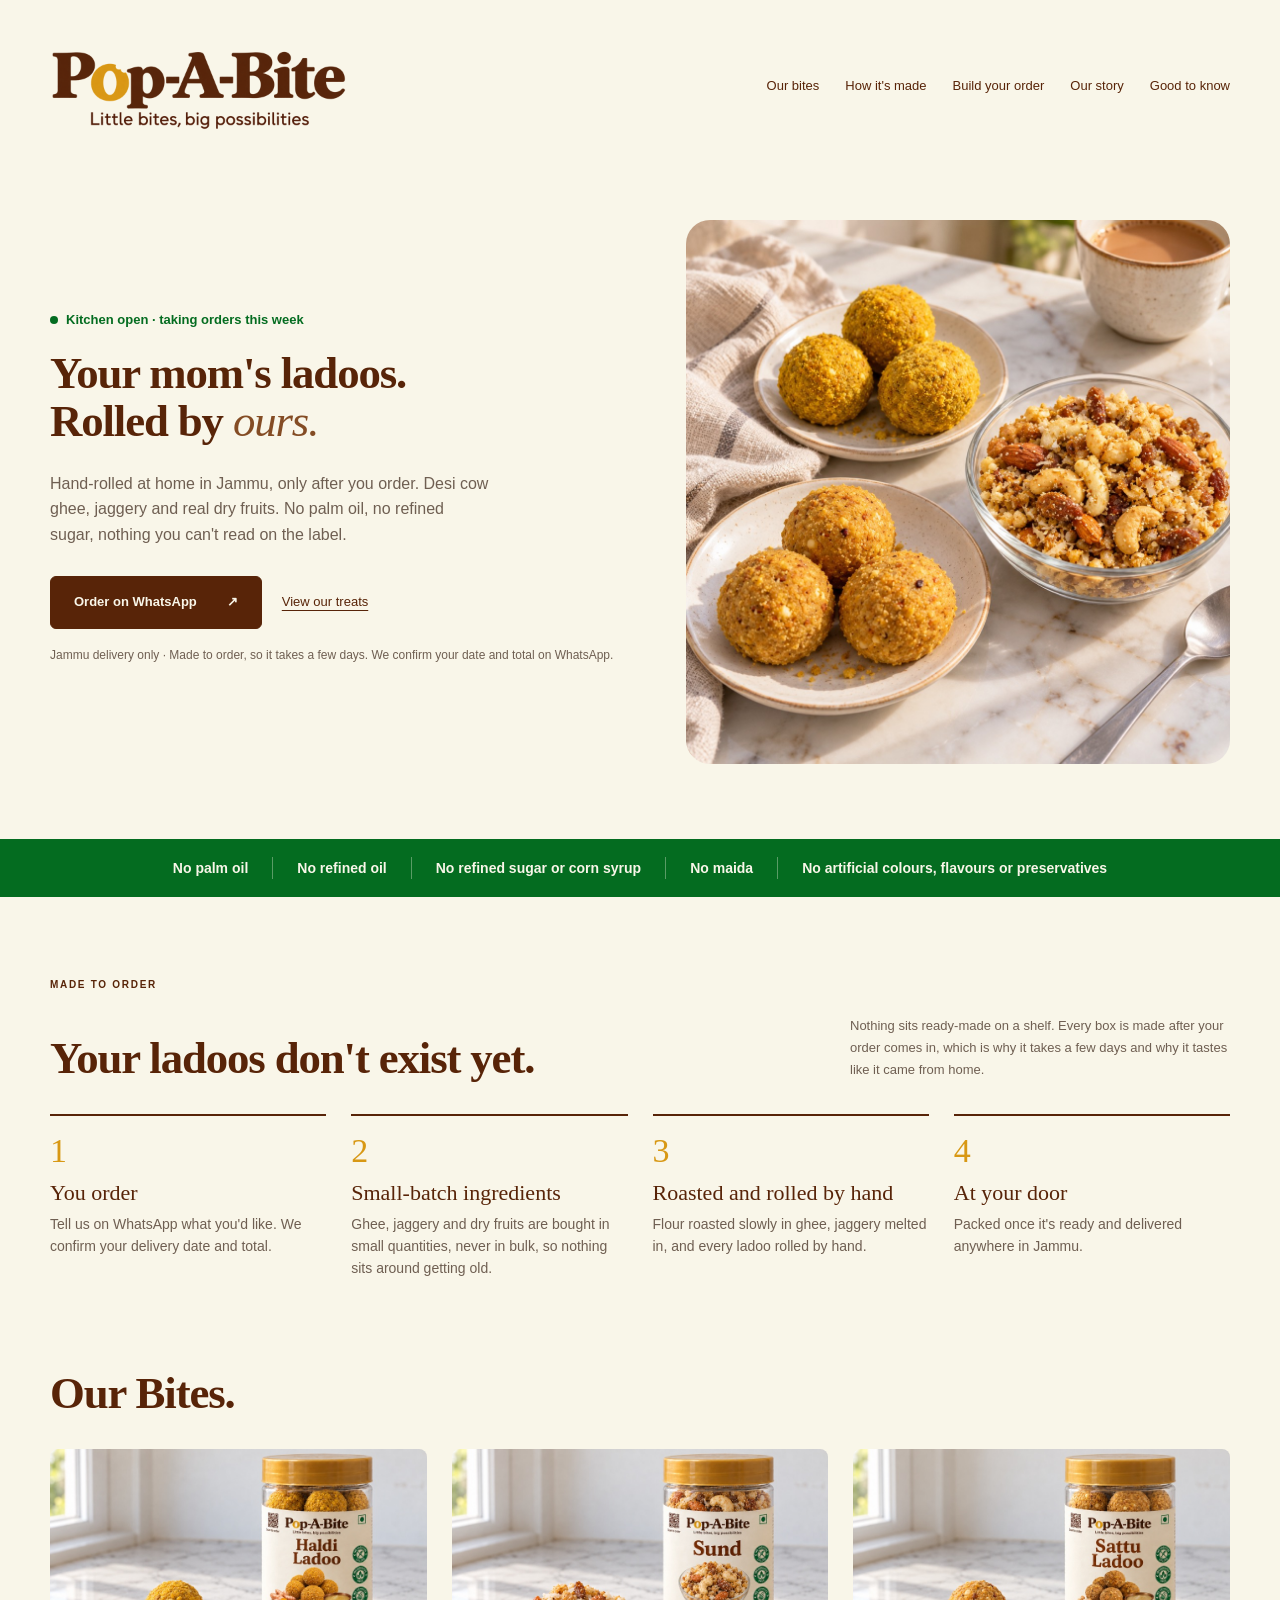
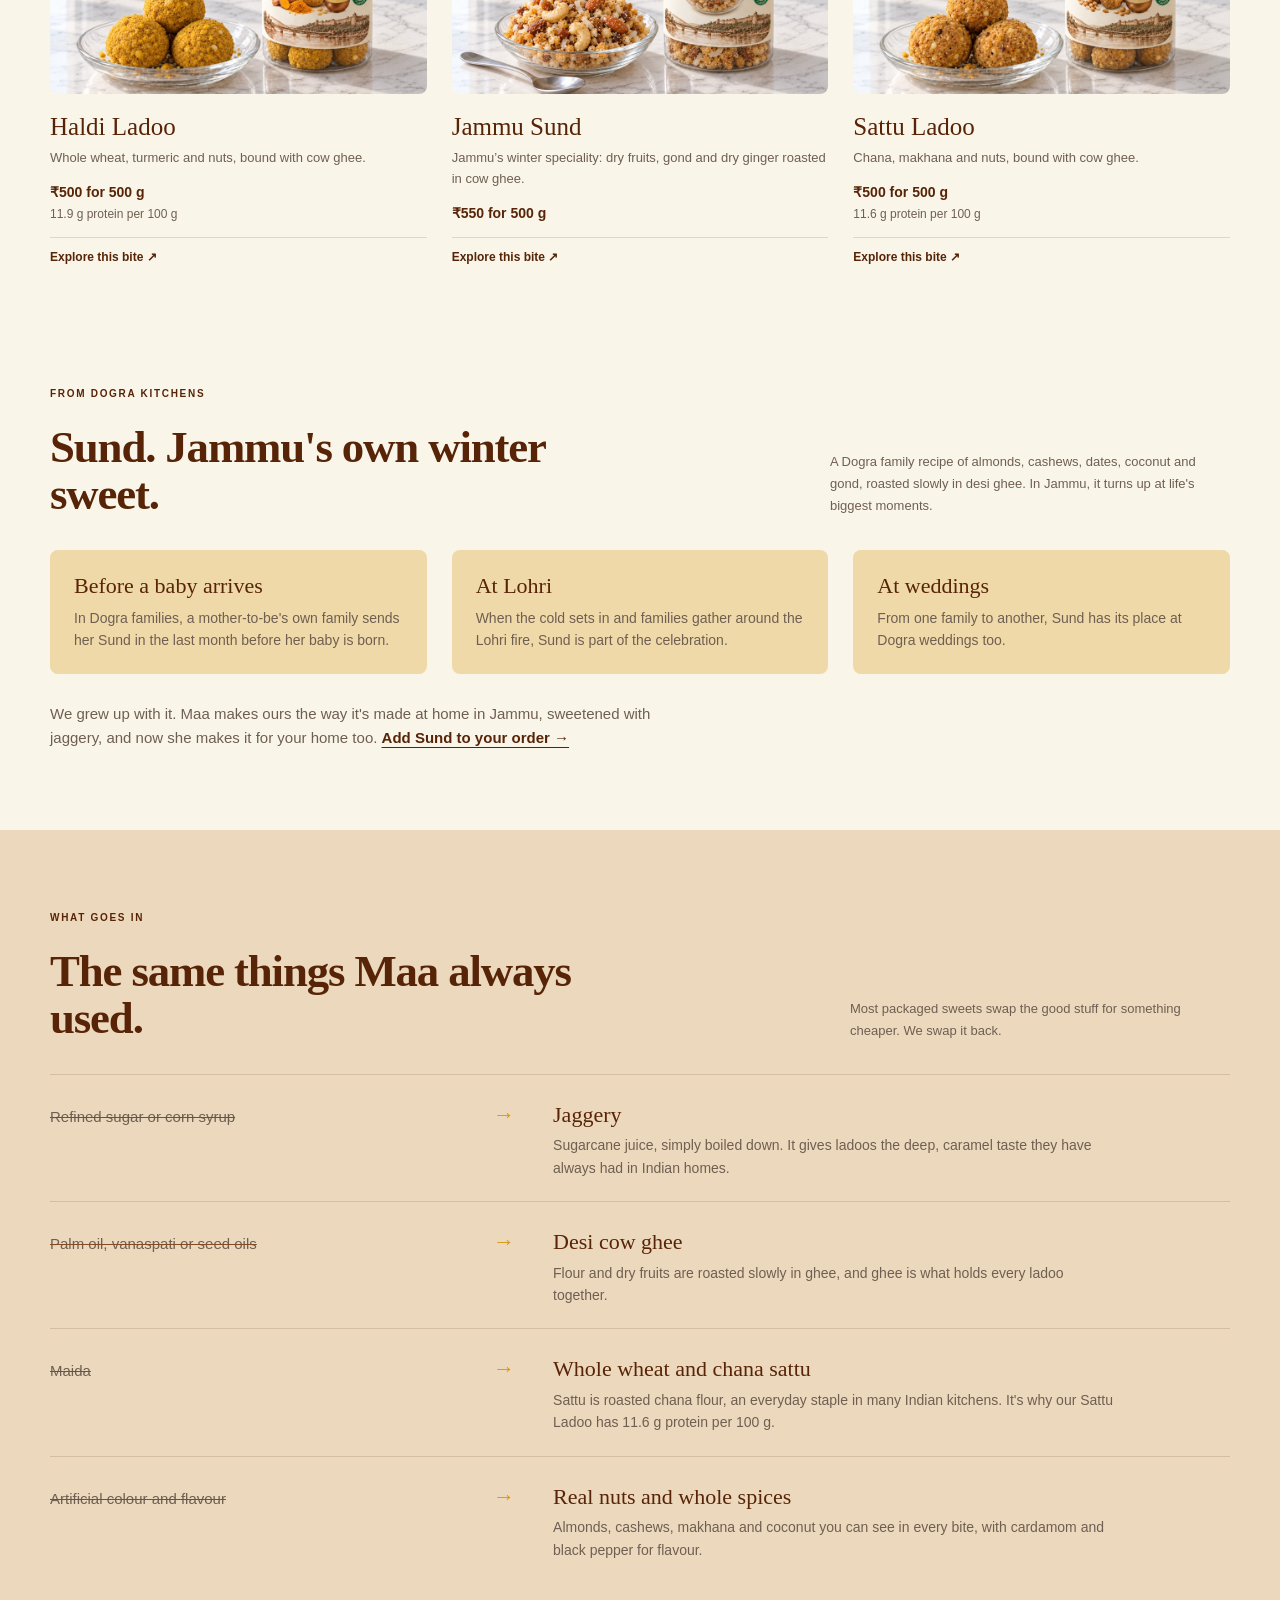
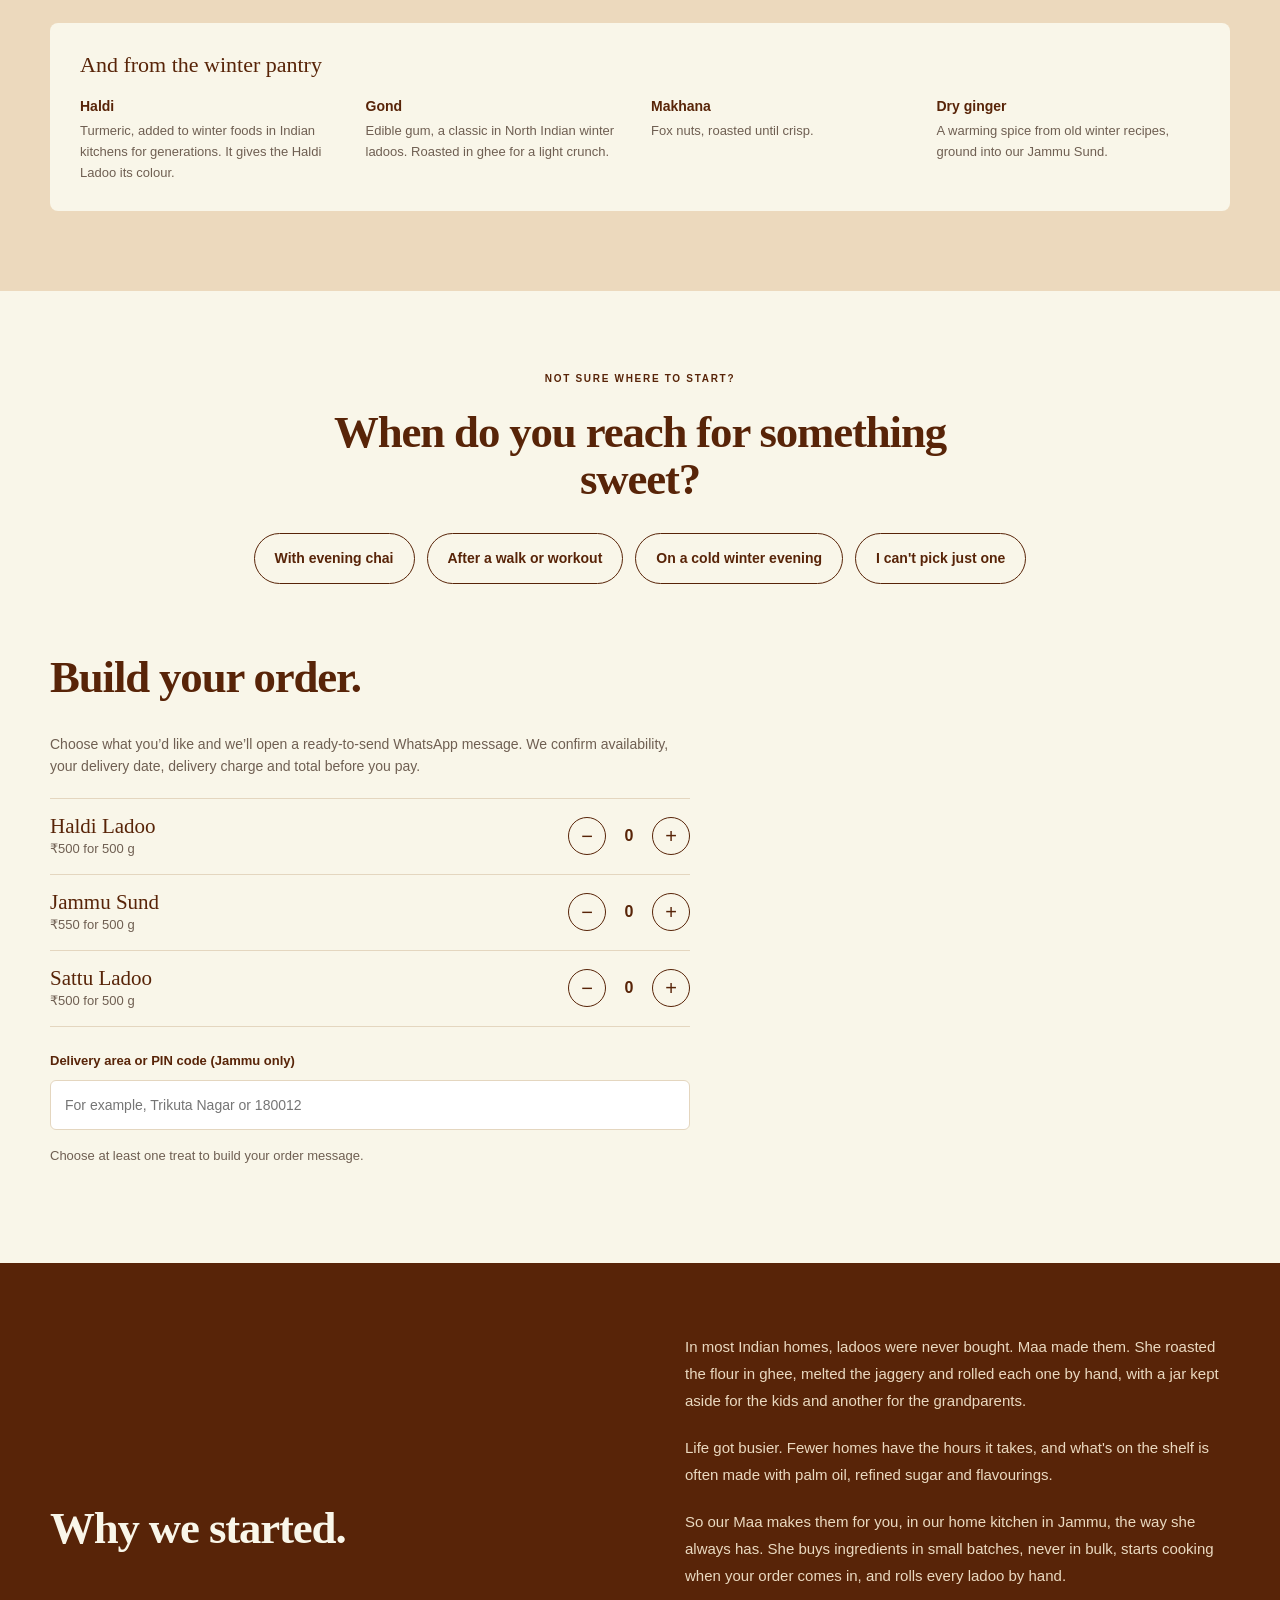
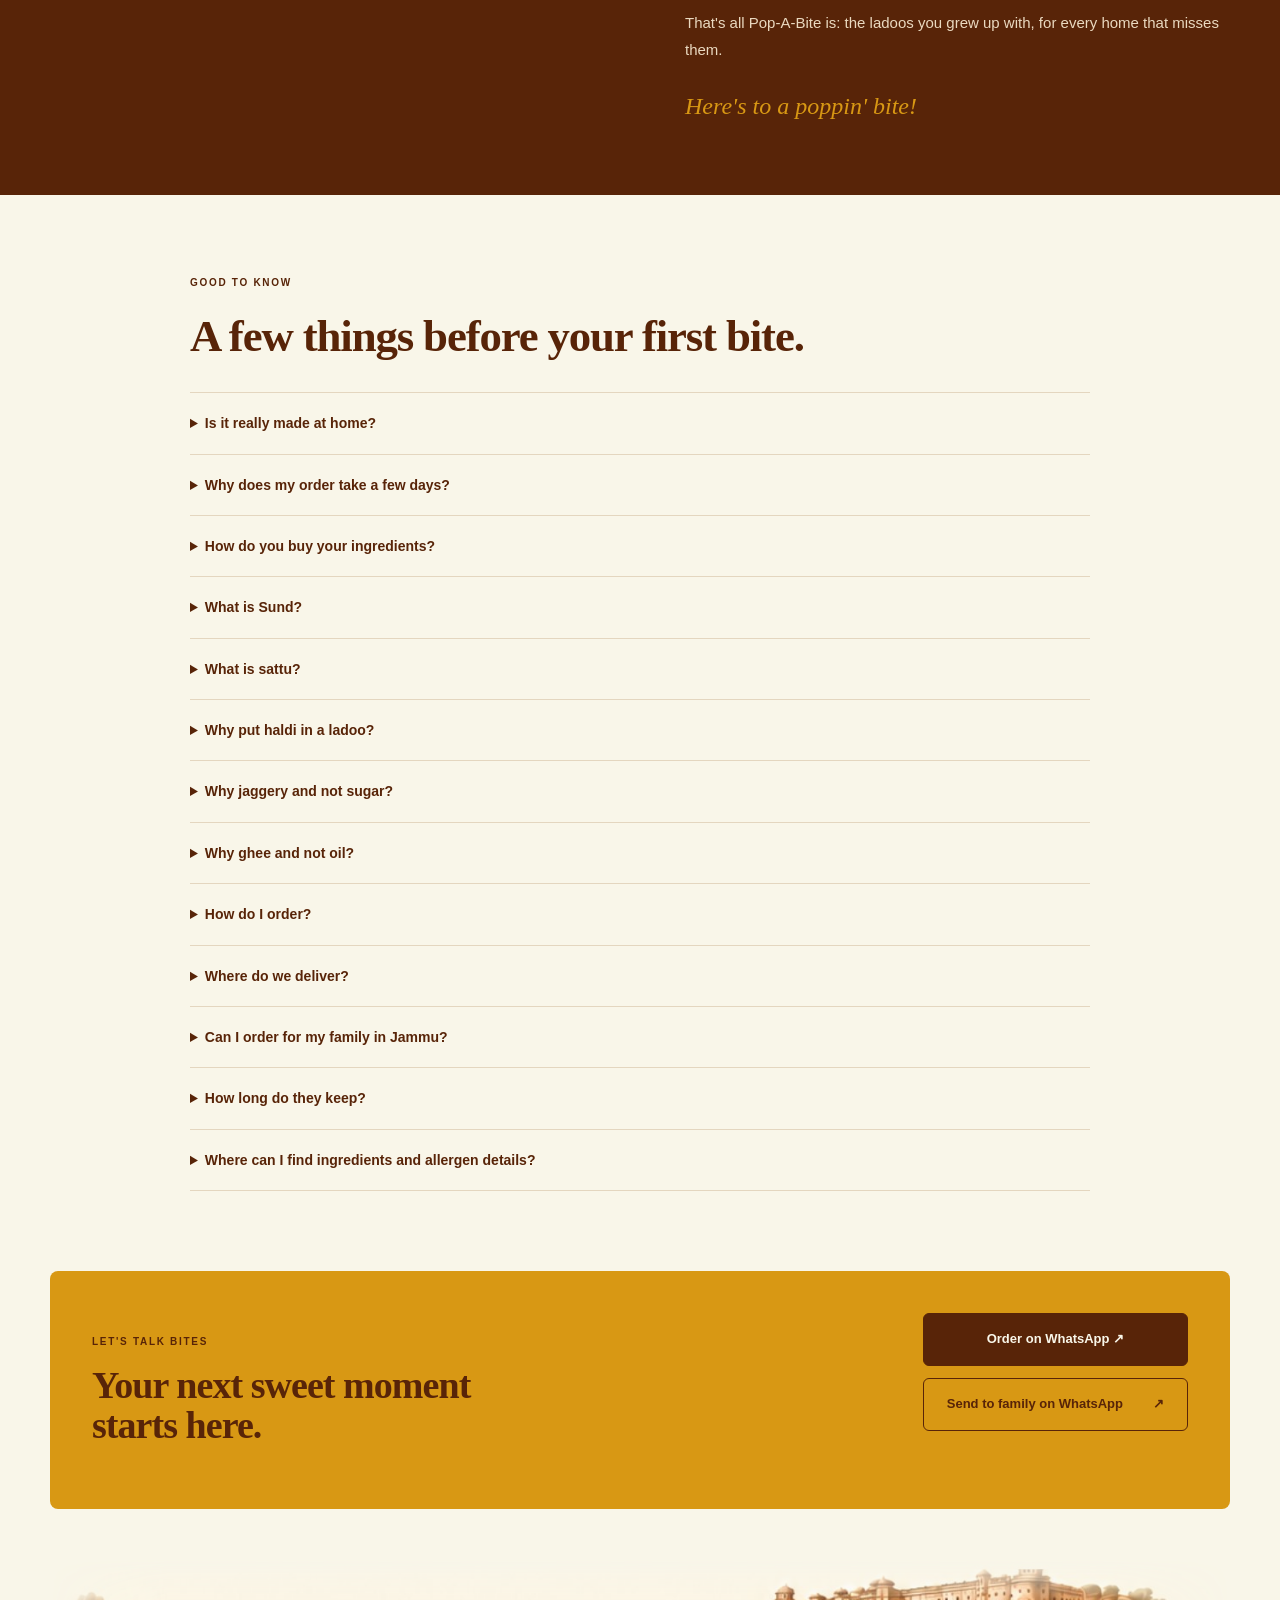
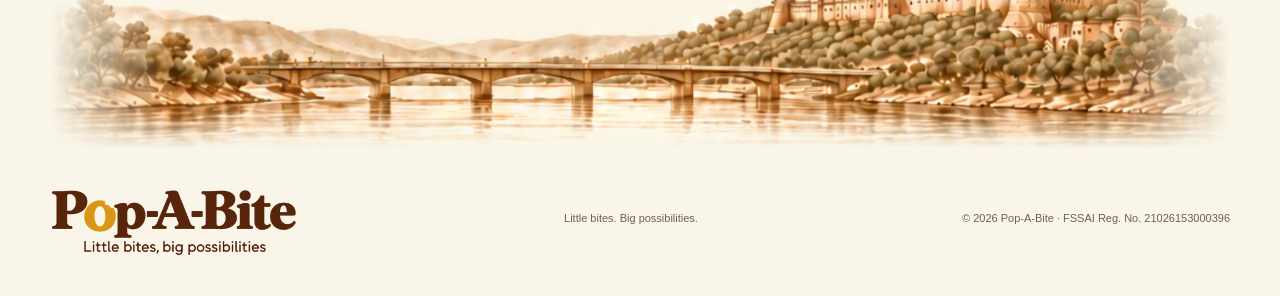
==== commit 001b75b2: "Correct Sund story: Lohri, weddings and pregnancy, not panjiri or Janmashtami" ====
--- a/site/index.html
+++ b/site/index.html
@@ -142,29 +142,30 @@
       </noscript>
     </section>
 
-    <!-- Sund: Jammu heritage. Keep each line to what's documented (Wikipedia "Panjiri"; Daily Excelsior, "Ceremonies of Dogra Hindus", 2022). -->
+    <!-- Sund: Jammu heritage, as confirmed by Maa. Sund is not sund panjiri, and is not a Janmashtami offering.
+         Pregnancy custom also in Daily Excelsior, "Ceremonies of Dogra Hindus", 2022. -->
     <section class="sund-story wrap" id="sund">
       <p class="eyebrow">FROM DOGRA KITCHENS</p>
       <div class="section-title">
         <h2>Sund. Jammu's own winter sweet.</h2>
         <p>
-          Sund takes its name from the Dogri word for dry ginger. It's Jammu's own
-          take on panjiri: dry fruits, gond and dry ginger, roasted slowly in desi ghee.
+          A Dogra family recipe of almonds, cashews, dates, coconut and gond,
+          roasted slowly in desi ghee. In Jammu, it turns up at life's biggest moments.
         </p>
       </div>
 
       <ul class="sund-moments">
         <li>
-          <span class="sund-label">On Janmashtami</span>
-          <p>At midnight on Thogren da Bart, Dogra homes offer Sund to Krishna, then share it as prasad the next morning.</p>
-        </li>
-        <li>
           <span class="sund-label">Before a baby arrives</span>
-          <p>In Dogra families, a mother-to-be's own family sends her Sund in the last months before her baby is born.</p>
-        </li>
-        <li>
-          <span class="sund-label">All winter long</span>
-          <p>When the cold sets in, Jammu kitchens start roasting Sund for the winter months.</p>
+          <p>In Dogra families, a mother-to-be's own family sends her Sund in the last month before her baby is born.</p>
+        </li>
+        <li>
+          <span class="sund-label">At Lohri</span>
+          <p>When the cold sets in and families gather around the Lohri fire, Sund is part of the celebration.</p>
+        </li>
+        <li>
+          <span class="sund-label">At weddings</span>
+          <p>From one family to another, Sund has its place at Dogra weddings too.</p>
         </li>
       </ul>
 
@@ -223,7 +224,7 @@
           <h3>And from the winter pantry</h3>
           <dl>
             <div><dt>Haldi</dt><dd>Turmeric, added to winter foods in Indian kitchens for generations. It gives the Haldi Ladoo its colour.</dd></div>
-            <div><dt>Gond</dt><dd>Edible gum, a classic in North Indian winter ladoos and panjiri. Roasted in ghee for a light crunch.</dd></div>
+            <div><dt>Gond</dt><dd>Edible gum, a classic in North Indian winter ladoos. Roasted in ghee for a light crunch.</dd></div>
             <div><dt>Makhana</dt><dd>Fox nuts, roasted until crisp.</dd></div>
             <div><dt>Dry ginger</dt><dd>A warming spice from old winter recipes, ground into our Jammu Sund.</dd></div>
           </dl>
@@ -352,11 +353,10 @@
       <details>
         <summary>What is Sund?</summary>
         <p>
-          Sund is Jammu's own version of panjiri, named after sund, the Dogri word
-          for dry ginger. Dry fruits, gond and dry ginger are roasted slowly in desi
-          ghee. Dogra families make it through the winter, offer it to Krishna on
-          Janmashtami, and send it to a daughter when she is expecting. Eat a spoonful
-          as it is, or with a glass of warm milk.
+          Sund is a Dogra speciality from Jammu: almonds, cashews, dates, coconut
+          and gond roasted slowly in desi ghee. Families make it in winter and for
+          Lohri, serve it at weddings, and send it to a daughter in the last month
+          before her baby is born. Eat a spoonful as it is, or with a glass of warm milk.
         </p>
       </details>
 
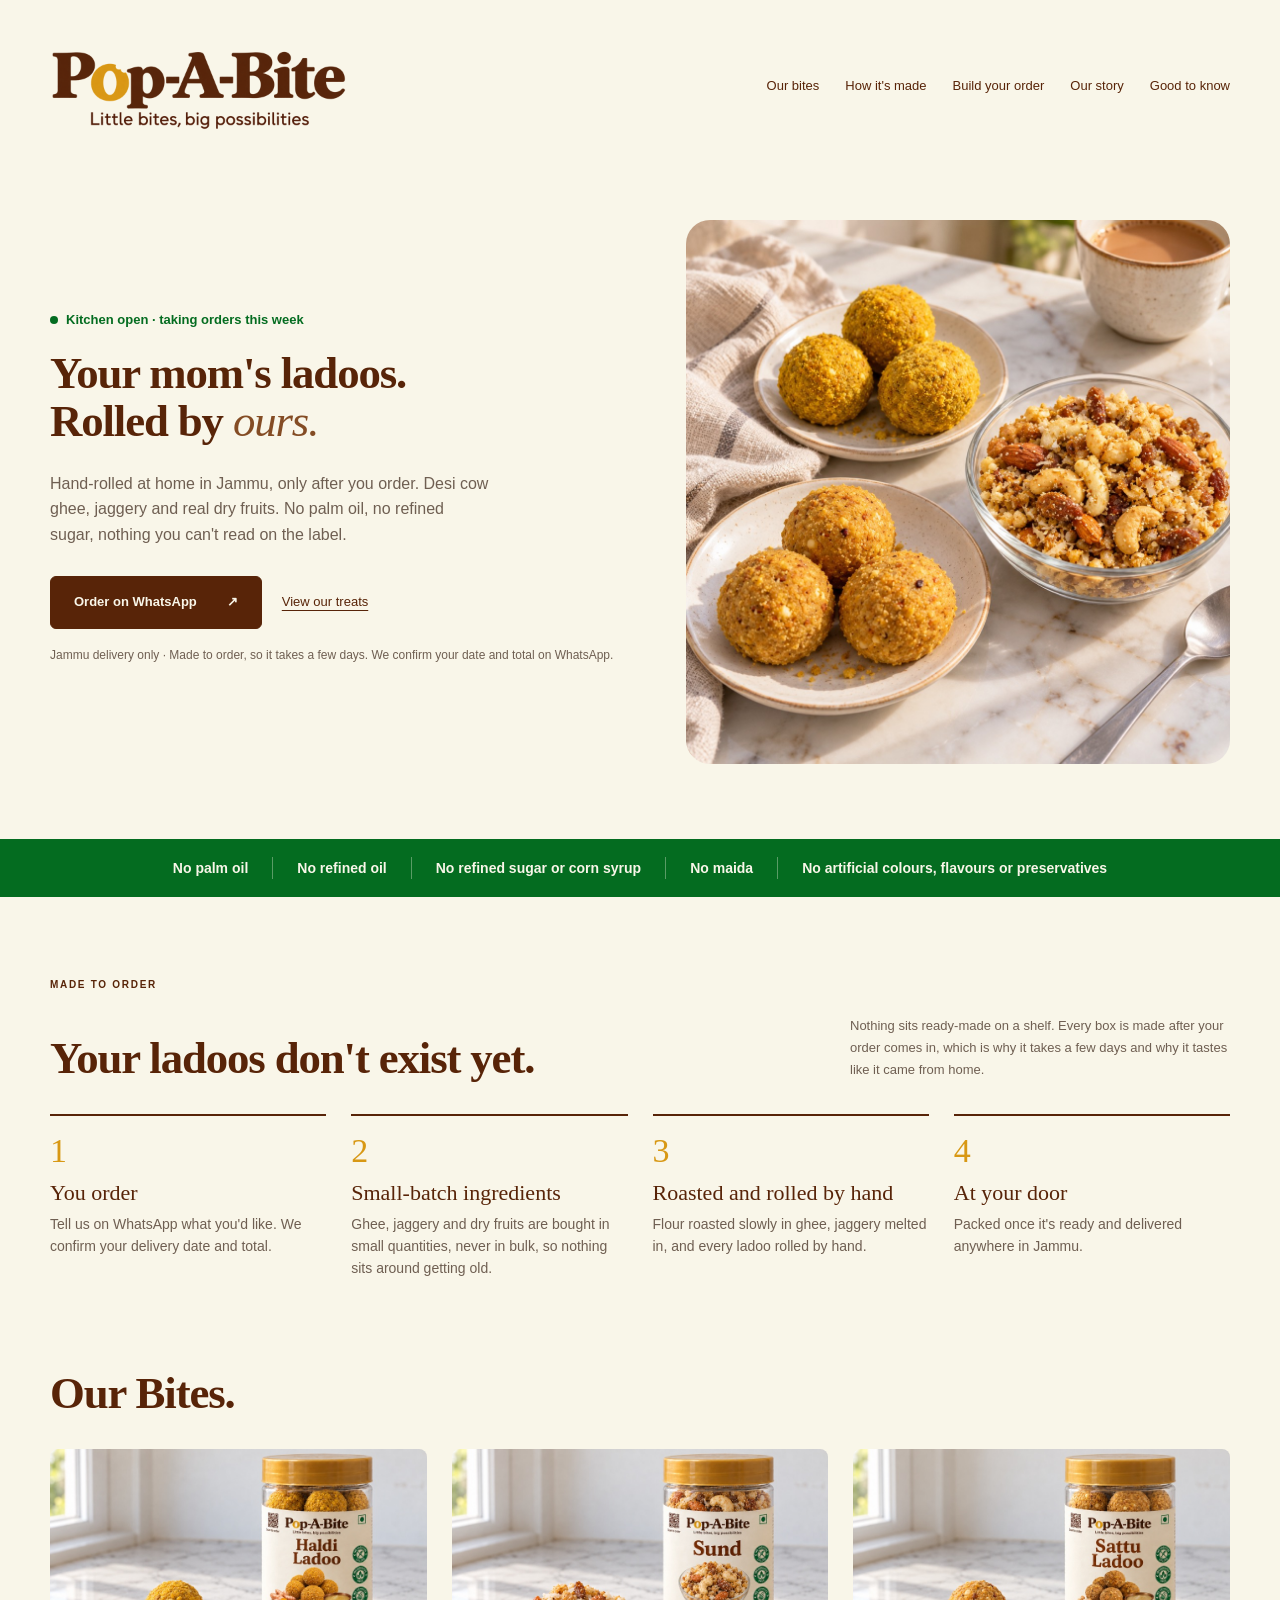
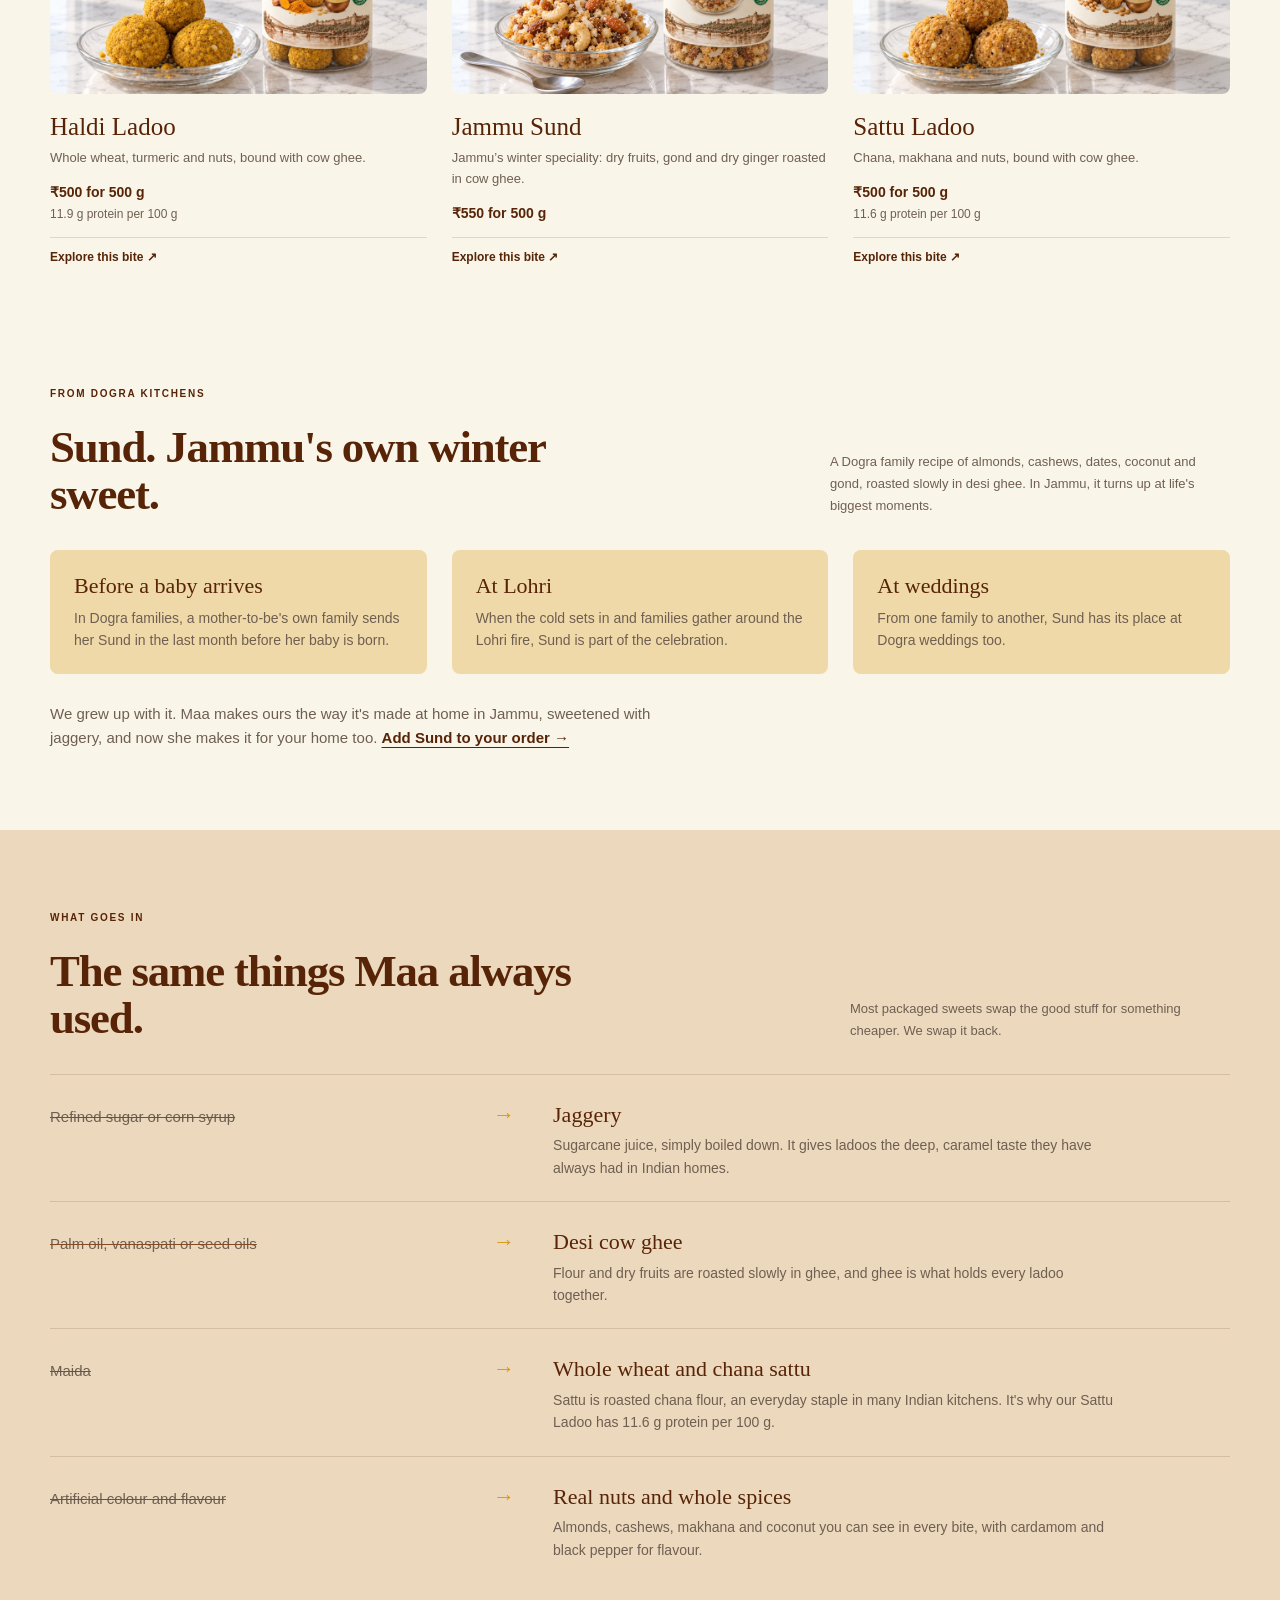
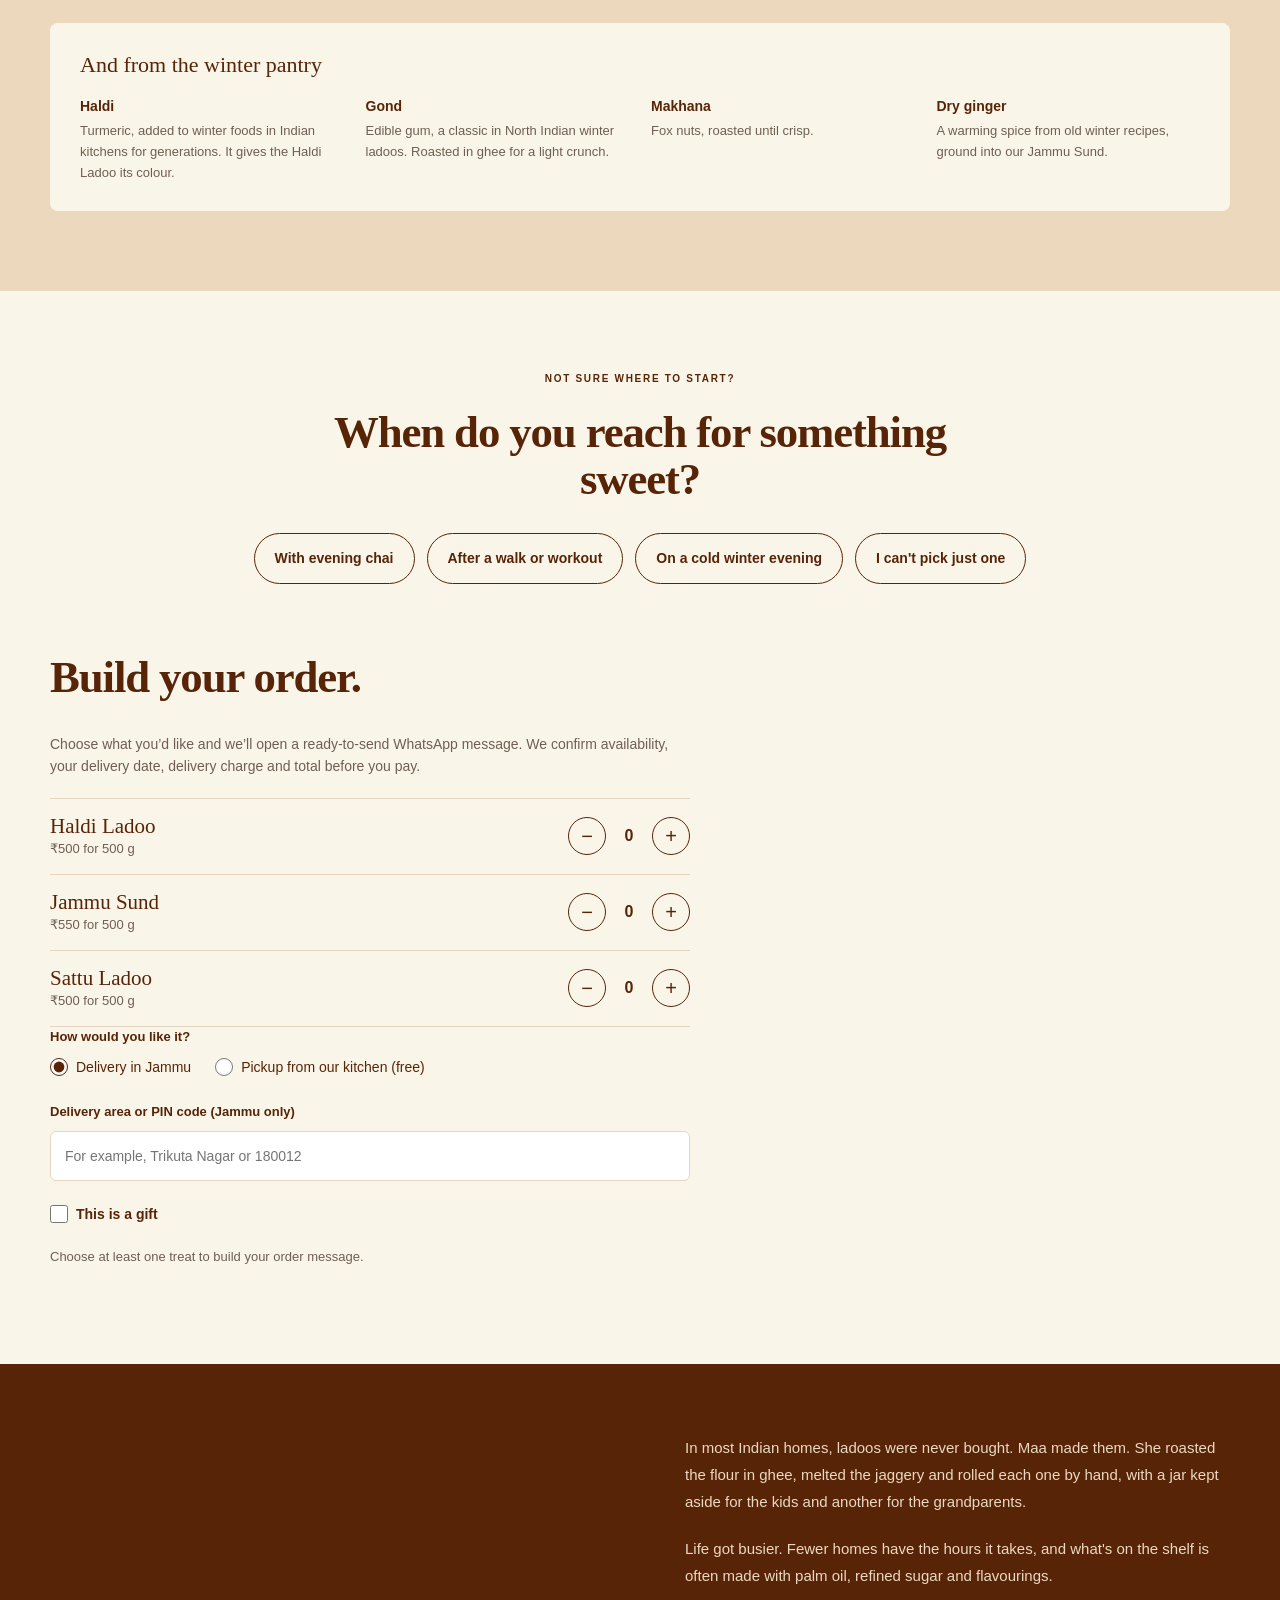
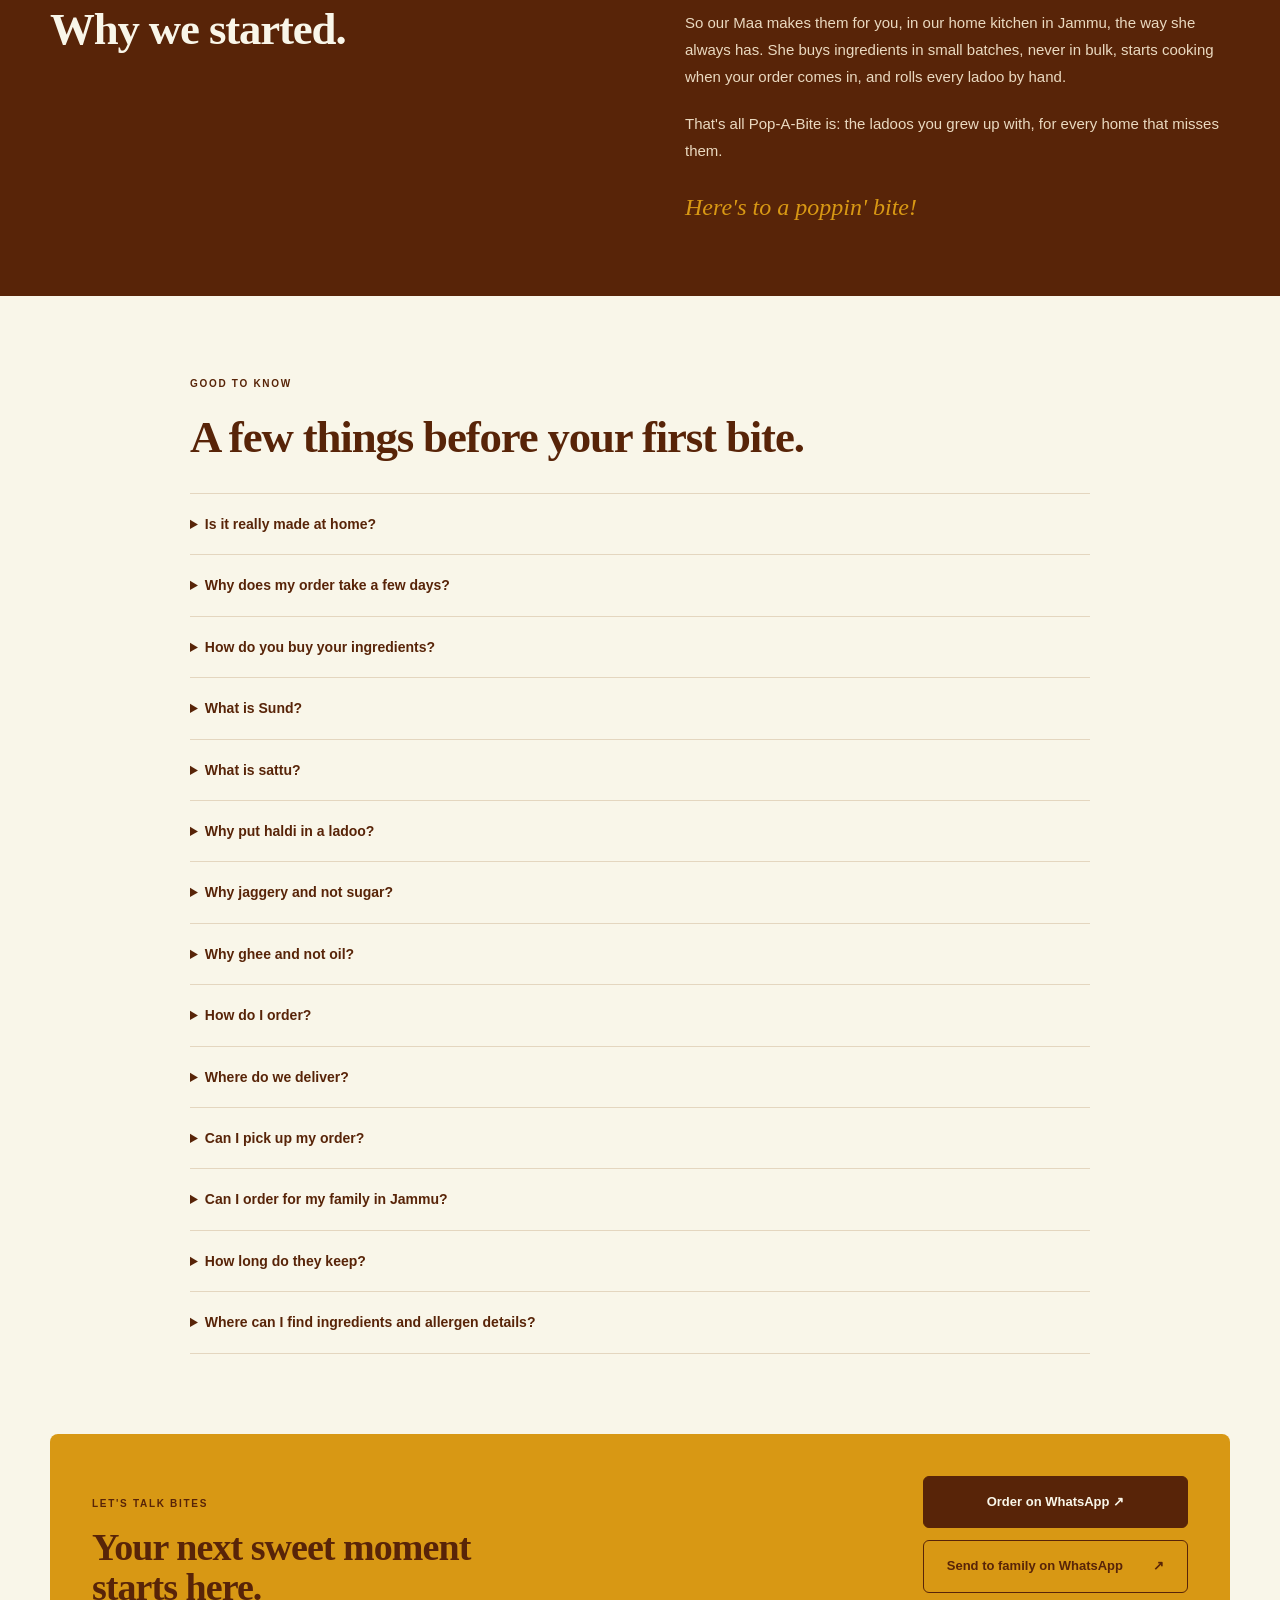
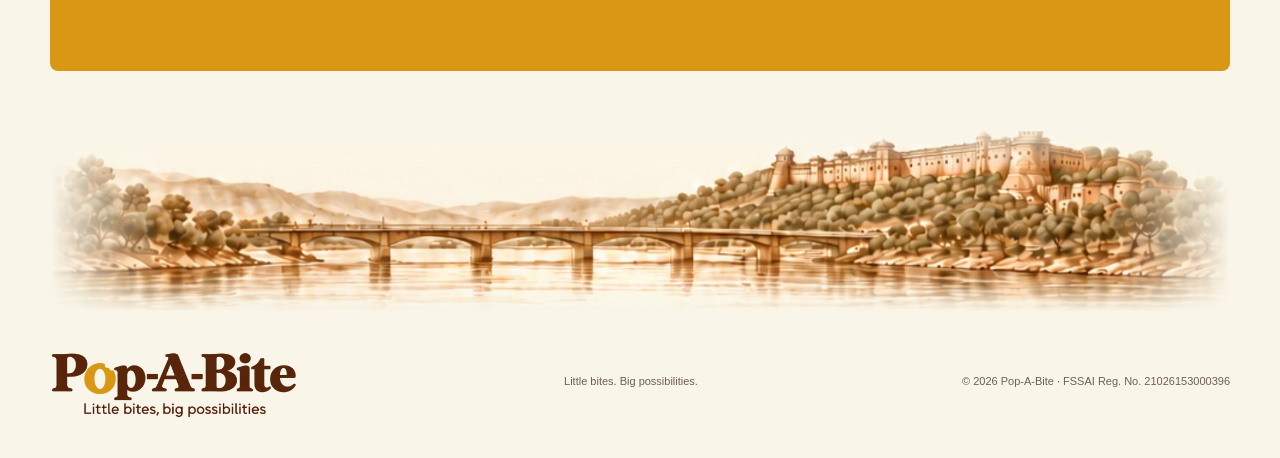
==== commit f1a4bae3: "Add pickup option and gift note to the order builder" ====
--- a/site/index.html
+++ b/site/index.html
@@ -266,8 +266,27 @@
 
         <div id="order-items" class="order-items"></div>
 
-        <label class="order-area-label" for="order-area">Delivery area or PIN code (Jammu only)</label>
-        <input id="order-area" class="order-area" type="text" autocomplete="postal-code" placeholder="For example, Trikuta Nagar or 180012">
+        <fieldset class="order-choice">
+          <legend class="order-area-label">How would you like it?</legend>
+          <label><input type="radio" name="order-method" value="delivery" id="order-delivery" checked> Delivery in Jammu</label>
+          <label><input type="radio" name="order-method" value="pickup" id="order-pickup"> Pickup from our kitchen (free)</label>
+        </fieldset>
+
+        <div id="order-area-group">
+          <label class="order-area-label" for="order-area">Delivery area or PIN code (Jammu only)</label>
+          <input id="order-area" class="order-area" type="text" autocomplete="postal-code" placeholder="For example, Trikuta Nagar or 180012">
+        </div>
+        <!-- app.js fills this from pickupArea in config.js. Never put the home address on the site. -->
+        <p id="order-pickup-note" class="order-note" hidden></p>
+
+        <label class="order-gift">
+          <input type="checkbox" id="order-gift"> This is a gift
+        </label>
+        <div id="order-gift-group" hidden>
+          <label class="order-area-label" for="order-gift-message">Message for the card</label>
+          <input id="order-gift-message" class="order-area" type="text" maxlength="150" placeholder="Happy Lohri, Mummy-Papa! Love, Neha">
+          <p class="order-note">Maa writes it by hand on a card in the box. Sending to someone else? Share their name and address on WhatsApp.</p>
+        </div>
 
         <p id="order-summary" class="order-summary" aria-live="polite"></p>
         <a id="order-send" class="button" hidden>Send order on WhatsApp ↗</a>
@@ -419,6 +438,15 @@
       </details>
 
       <details>
+        <summary>Can I pick up my order?</summary>
+        <p>
+          Yes, pickup from our home kitchen in Jammu is free. Choose "Pickup" in the
+          order builder, and we'll send the exact location and a pickup time on
+          WhatsApp once your order is ready.
+        </p>
+      </details>
+
+      <details>
         <summary>Can I order for my family in Jammu?</summary>
         <p>
           Yes. Wherever you live, you can order for parents, grandparents or
--- a/site/styles.css
+++ b/site/styles.css
@@ -1482,3 +1482,45 @@
     padding: 10px 0 45px;
   }
 }
+
+/* Order builder: delivery or pickup, and gift note */
+.order-choice {
+  border: 0;
+  margin: 0;
+  padding: 0;
+  display: flex;
+  flex-wrap: wrap;
+  gap: 8px 24px;
+}
+
+.order-choice legend {
+  padding: 0;
+}
+
+.order-choice label,
+.order-gift {
+  display: inline-flex;
+  align-items: center;
+  gap: 8px;
+  font-size: 14px;
+  cursor: pointer;
+}
+
+.order-choice input,
+.order-gift input {
+  accent-color: var(--ink);
+  width: 18px;
+  height: 18px;
+  margin: 0;
+}
+
+.order-gift {
+  margin-top: 22px;
+  font-weight: 600;
+}
+
+.order-note {
+  font-size: 13px;
+  color: var(--muted);
+  margin: 10px 0 0;
+}
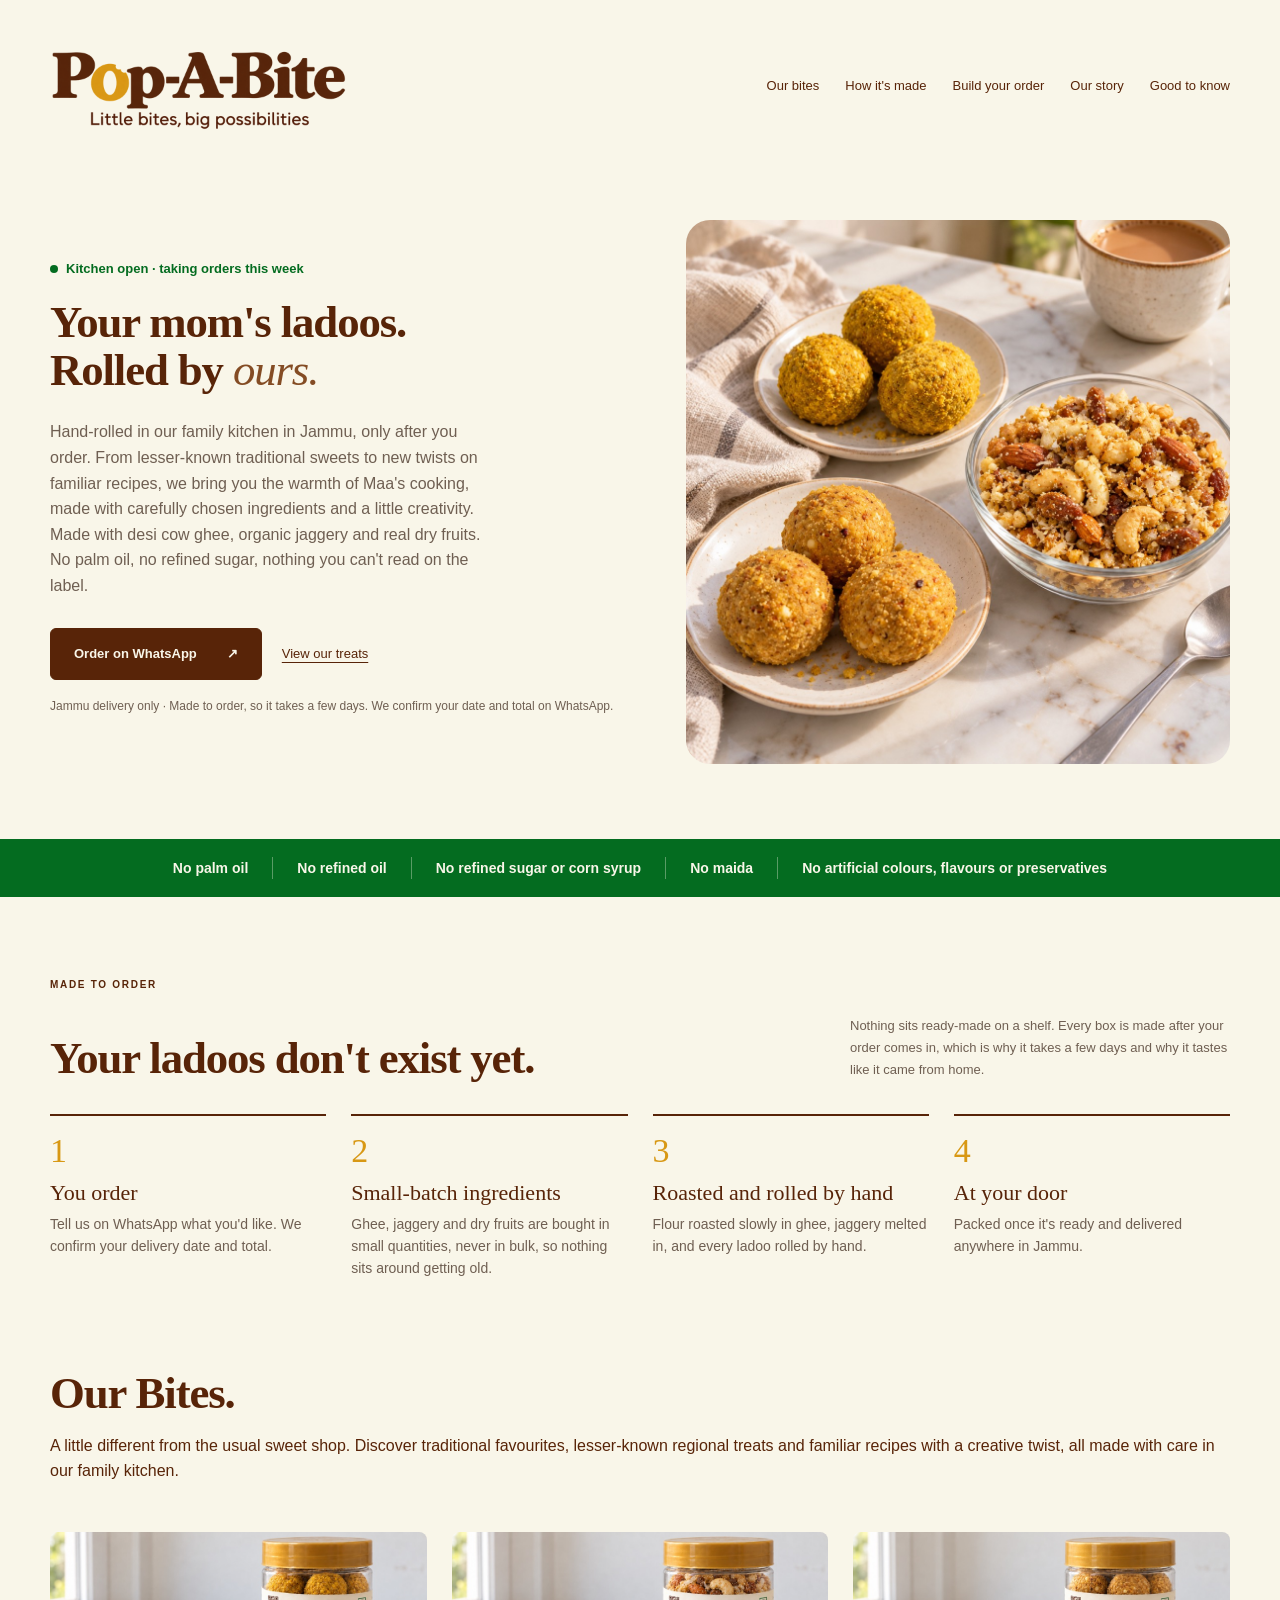
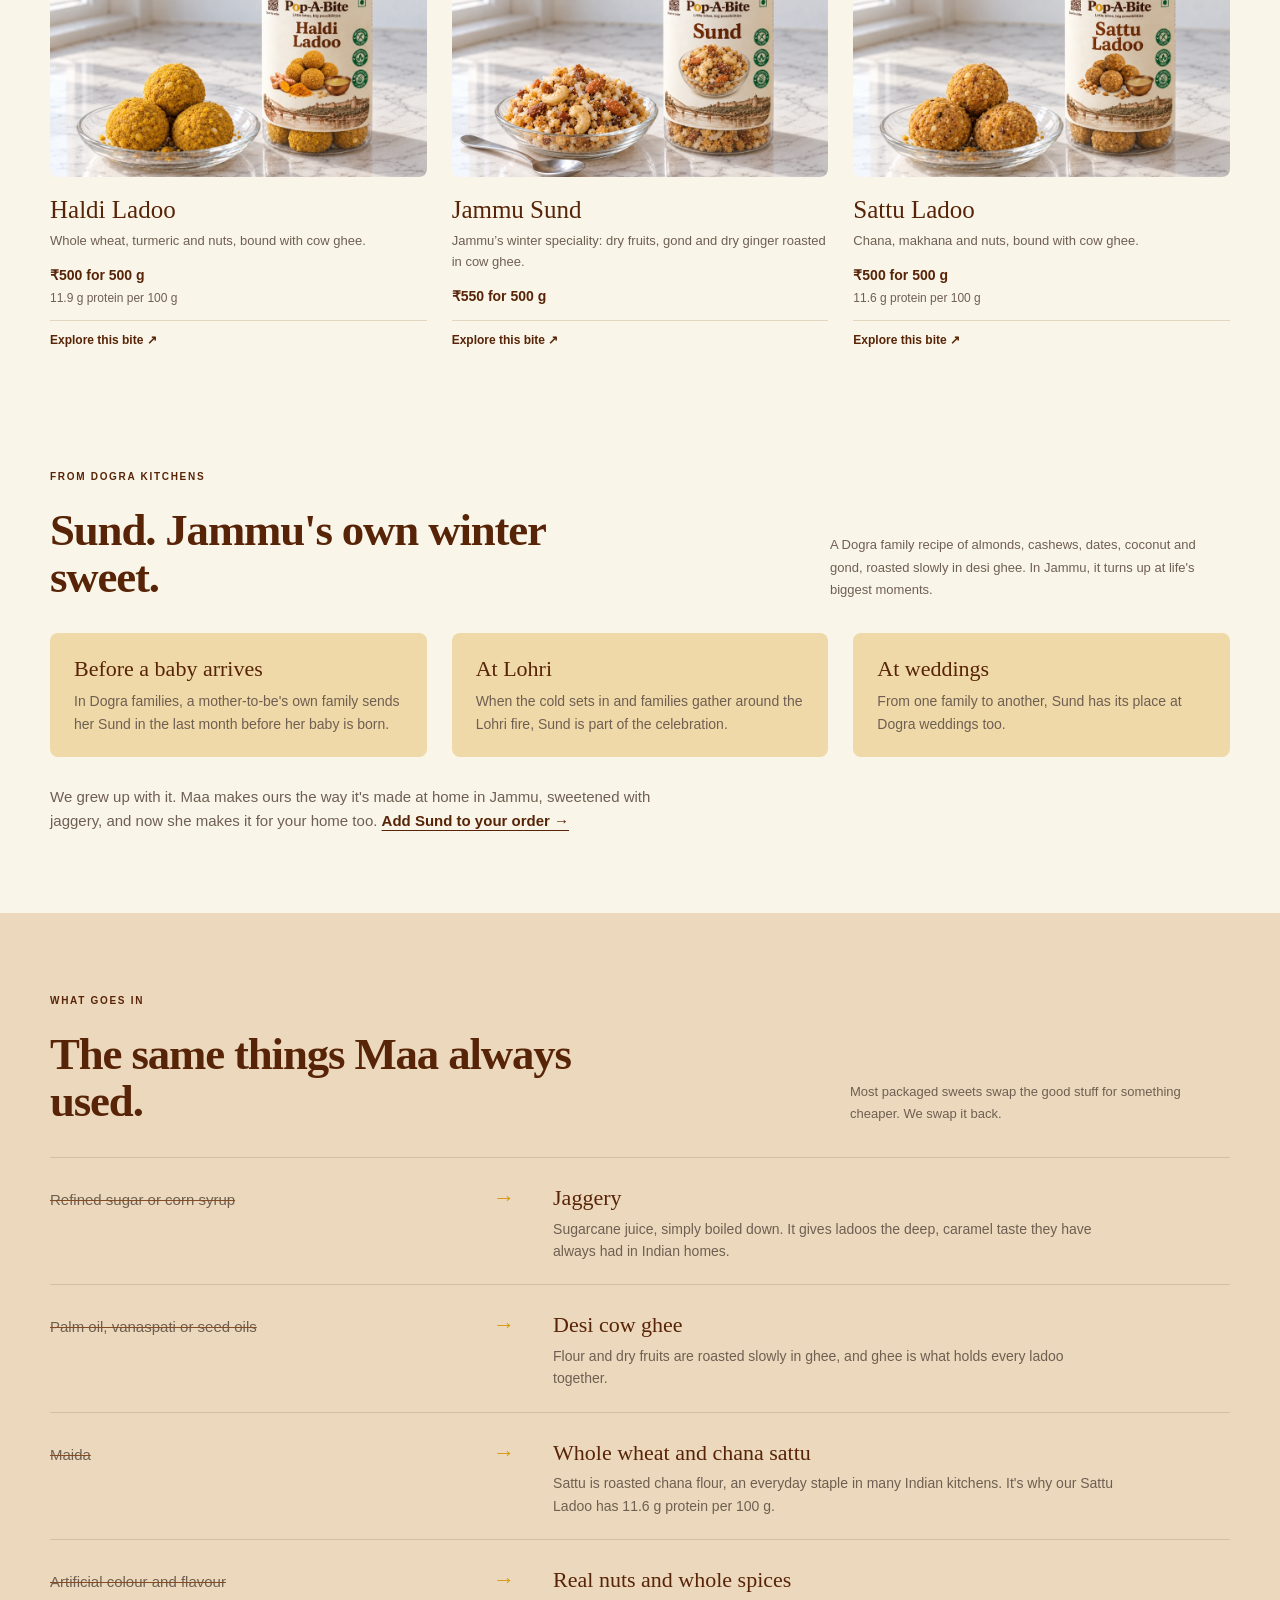
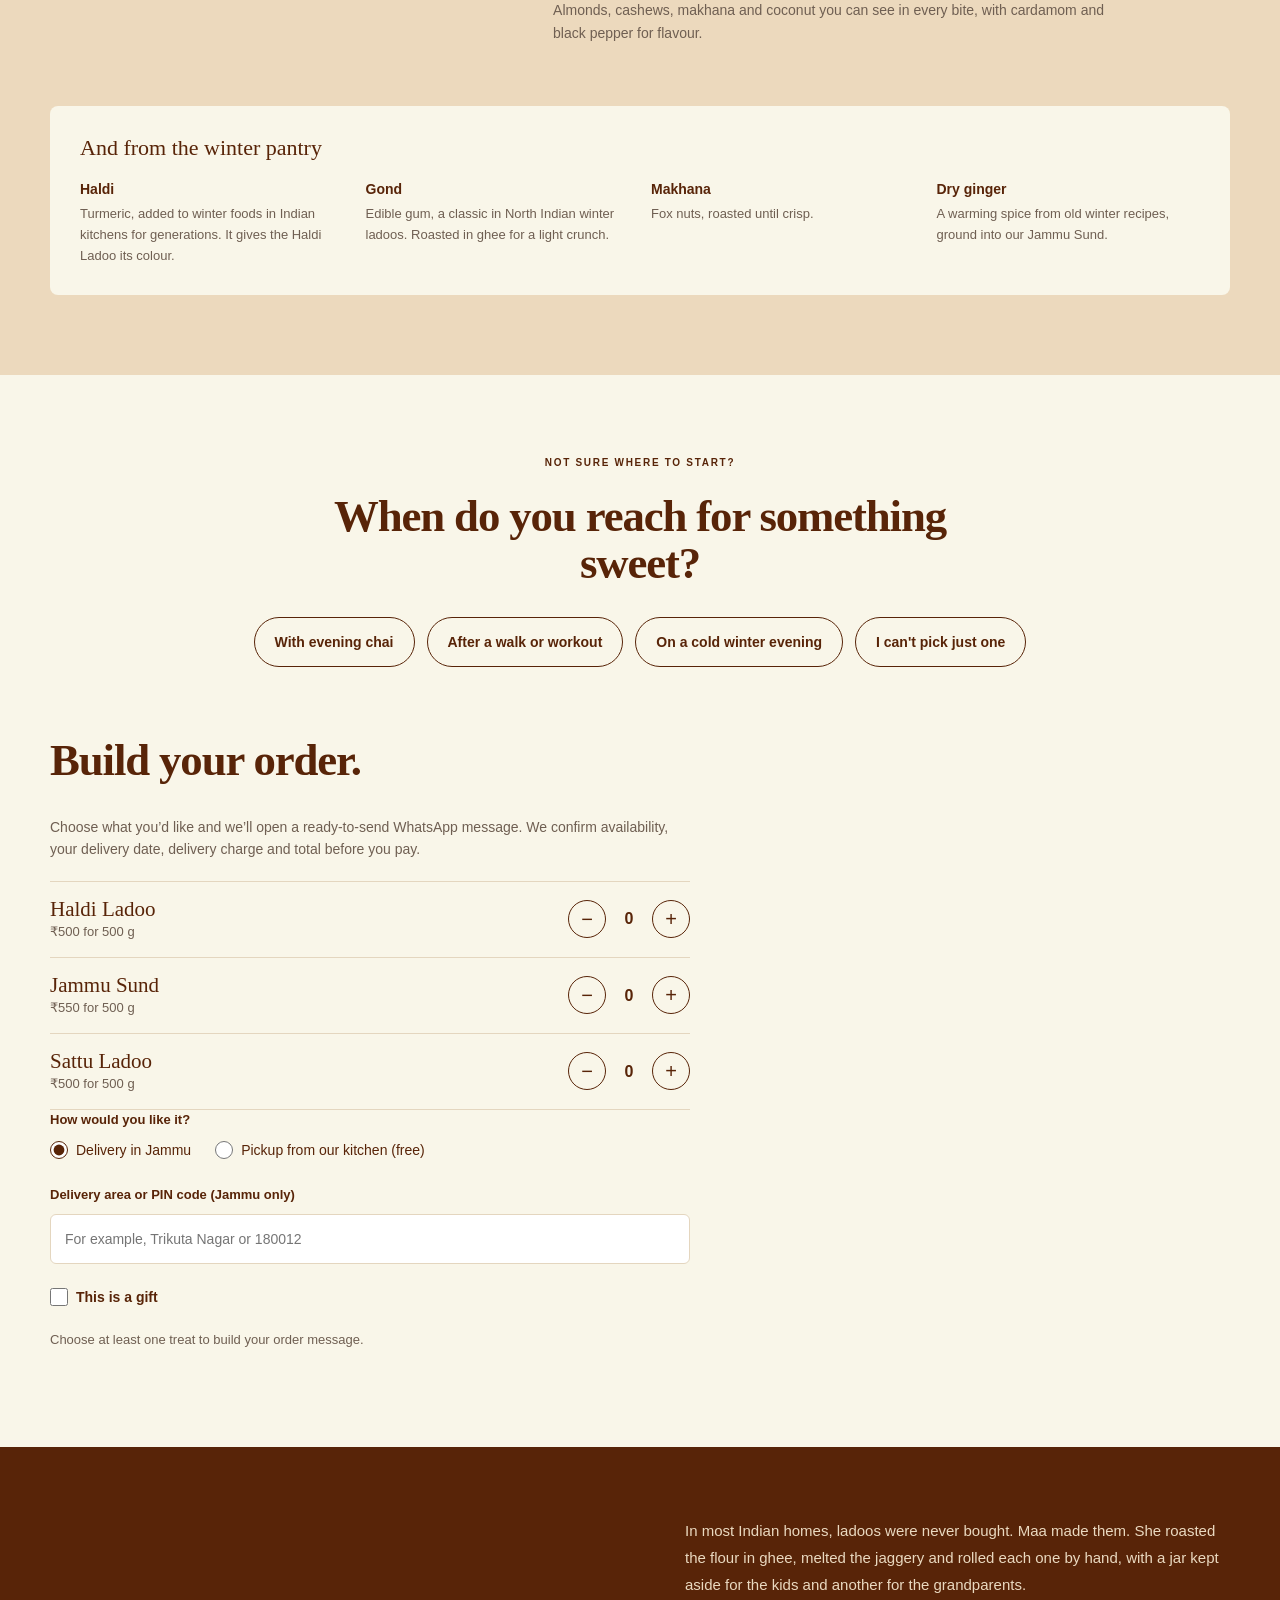
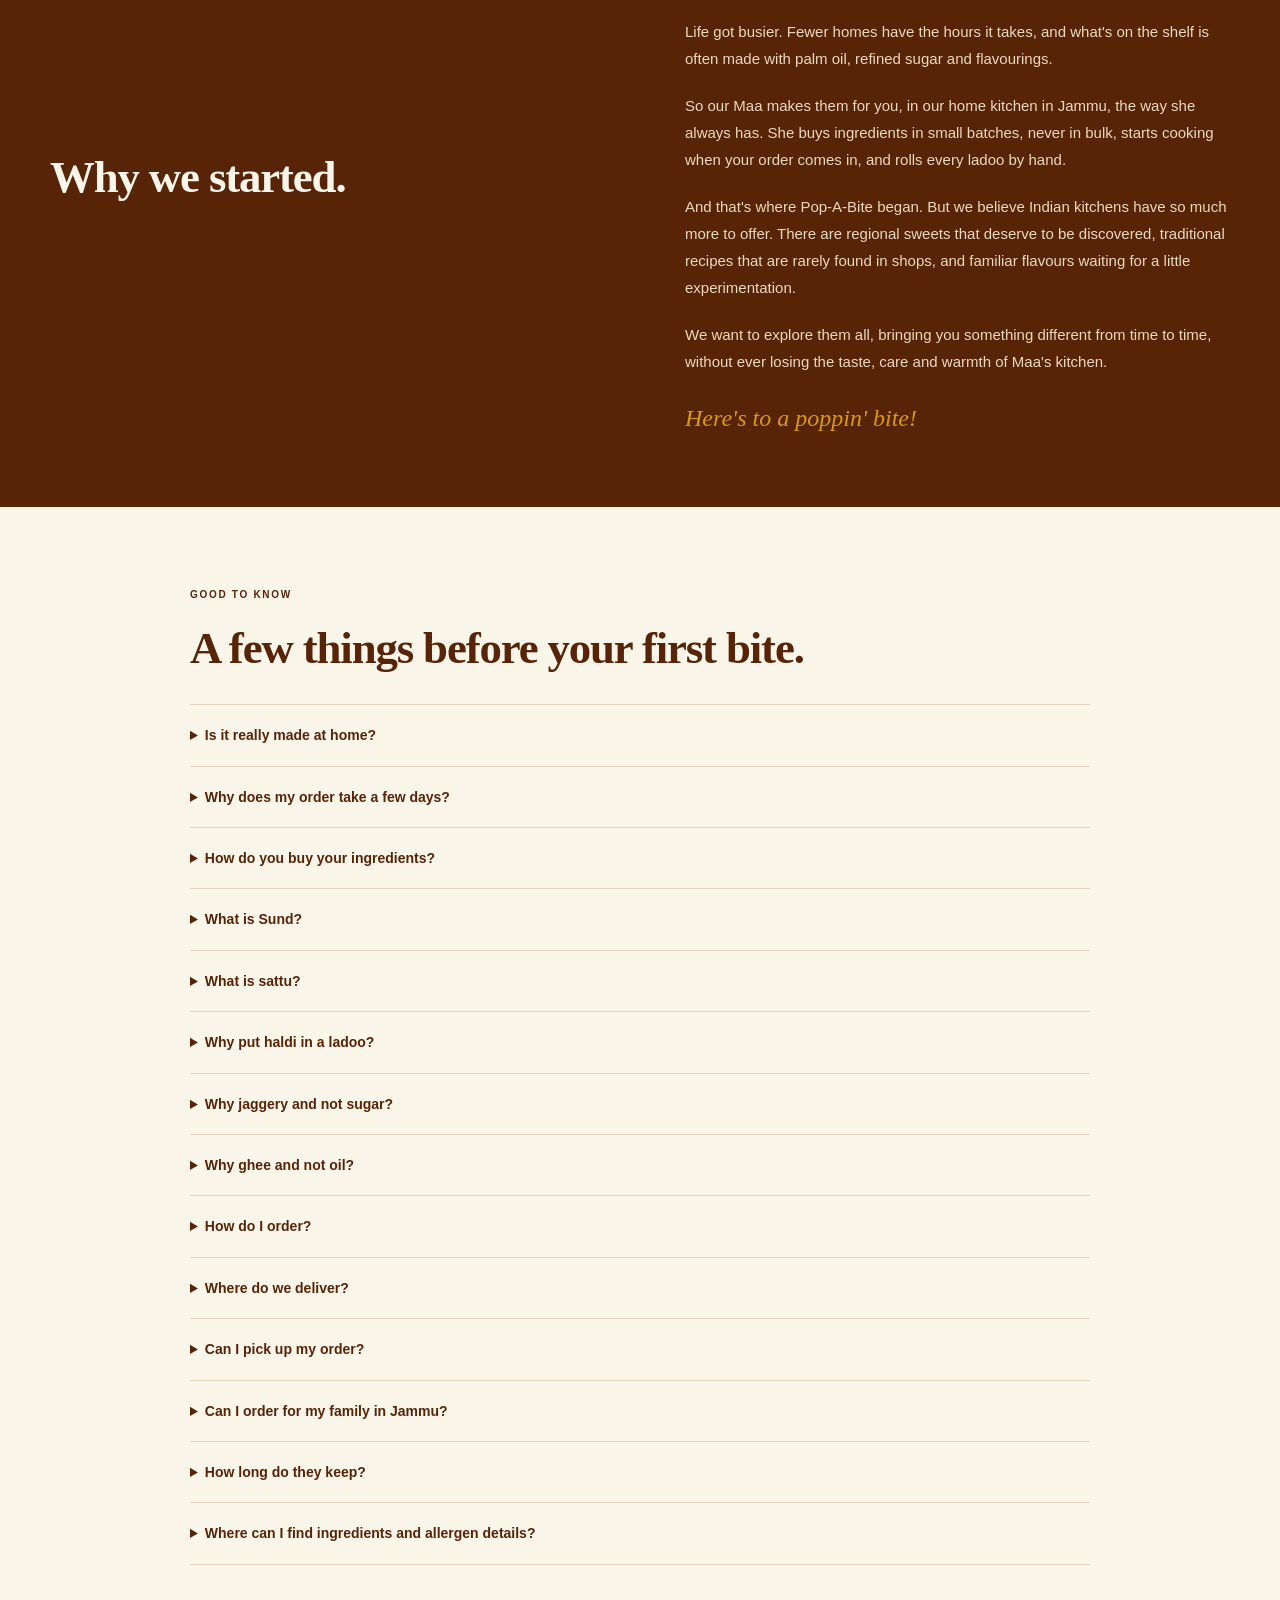
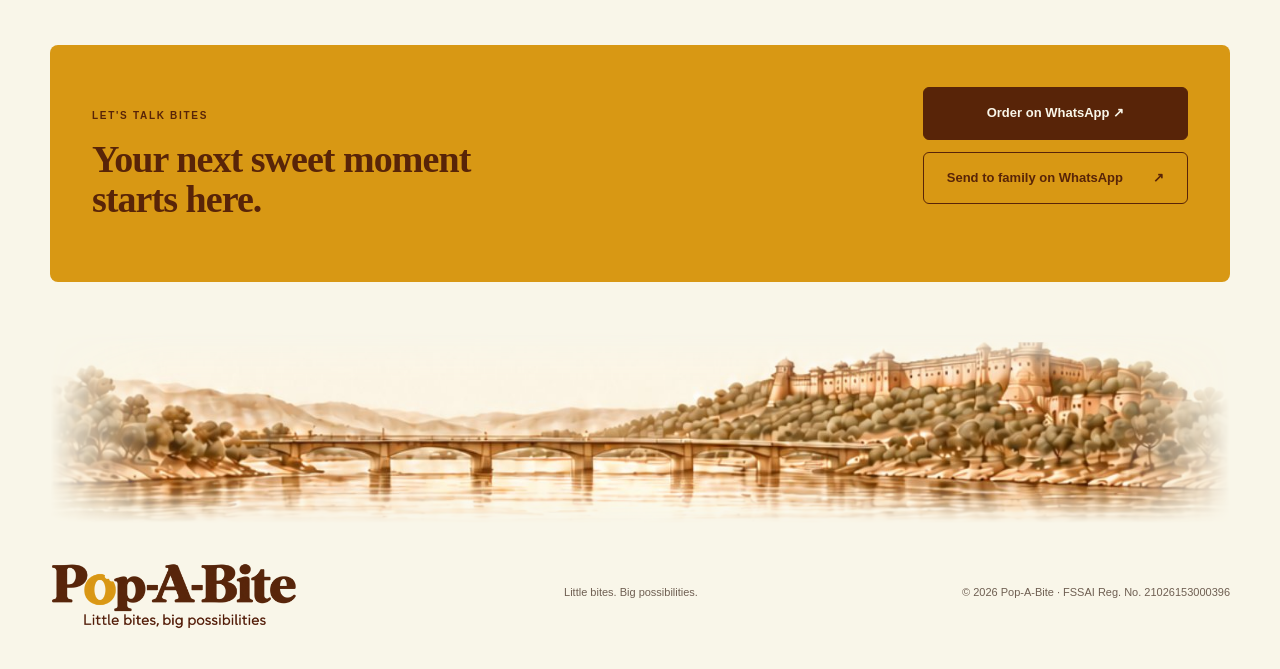
==== commit 31f8bee0: "Update index.html" ====
--- a/site/index.html
+++ b/site/index.html
@@ -49,9 +49,9 @@
         <h1>Your mom's ladoos.<br>Rolled by <em>ours.</em></h1>
 
         <p class="intro">
-          Hand-rolled at home in Jammu, only after you order.
-          Desi cow ghee, jaggery and real dry fruits. No palm oil,
-          no refined sugar, nothing you can't read on the label.
+          Hand-rolled in our family kitchen in Jammu, only after you order. From lesser-known traditional sweets to new twists on familiar recipes, we bring you the           warmth of Maa's cooking, made with carefully chosen ingredients and a little creativity.
+
+        Made with desi cow ghee, organic jaggery and real dry fruits. No palm oil, no refined sugar, nothing you can't read on the label.
         </p>
 
         <div class="hero-actions">
@@ -133,6 +133,14 @@
       <div class="section-title">
         <div>
           <h2>Our Bites.</h2>
+          
+<p>
+  A little different from the usual sweet shop.
+  Discover traditional favourites, lesser-known regional
+  treats and familiar recipes with a creative twist,
+  all made with care in our family kitchen.
+</p>
+
         </div>
       </div>
 
@@ -325,10 +333,20 @@
             she always has. She buys ingredients in small batches, never in bulk,
             starts cooking when your order comes in, and rolls every ladoo by hand.
           </p>
-          <p>
-            That's all Pop-A-Bite is: the ladoos you grew up with, for every
-            home that misses them.
-          </p>
+          
+        <p>
+   And that's where Pop-A-Bite began. But we believe Indian
+  kitchens have so much more to offer. There are regional sweets that
+  deserve to be discovered, traditional recipes that are
+  rarely found in shops, and familiar flavours waiting
+  for a little experimentation.
+</p>
+<p>
+  We want to explore them all, bringing you something
+  different from time to time, without ever losing the
+  taste, care and warmth of Maa's kitchen.
+</p>
+
           <span class="story-signature">Here's to a poppin' bite!</span>
         </div>
       </div>
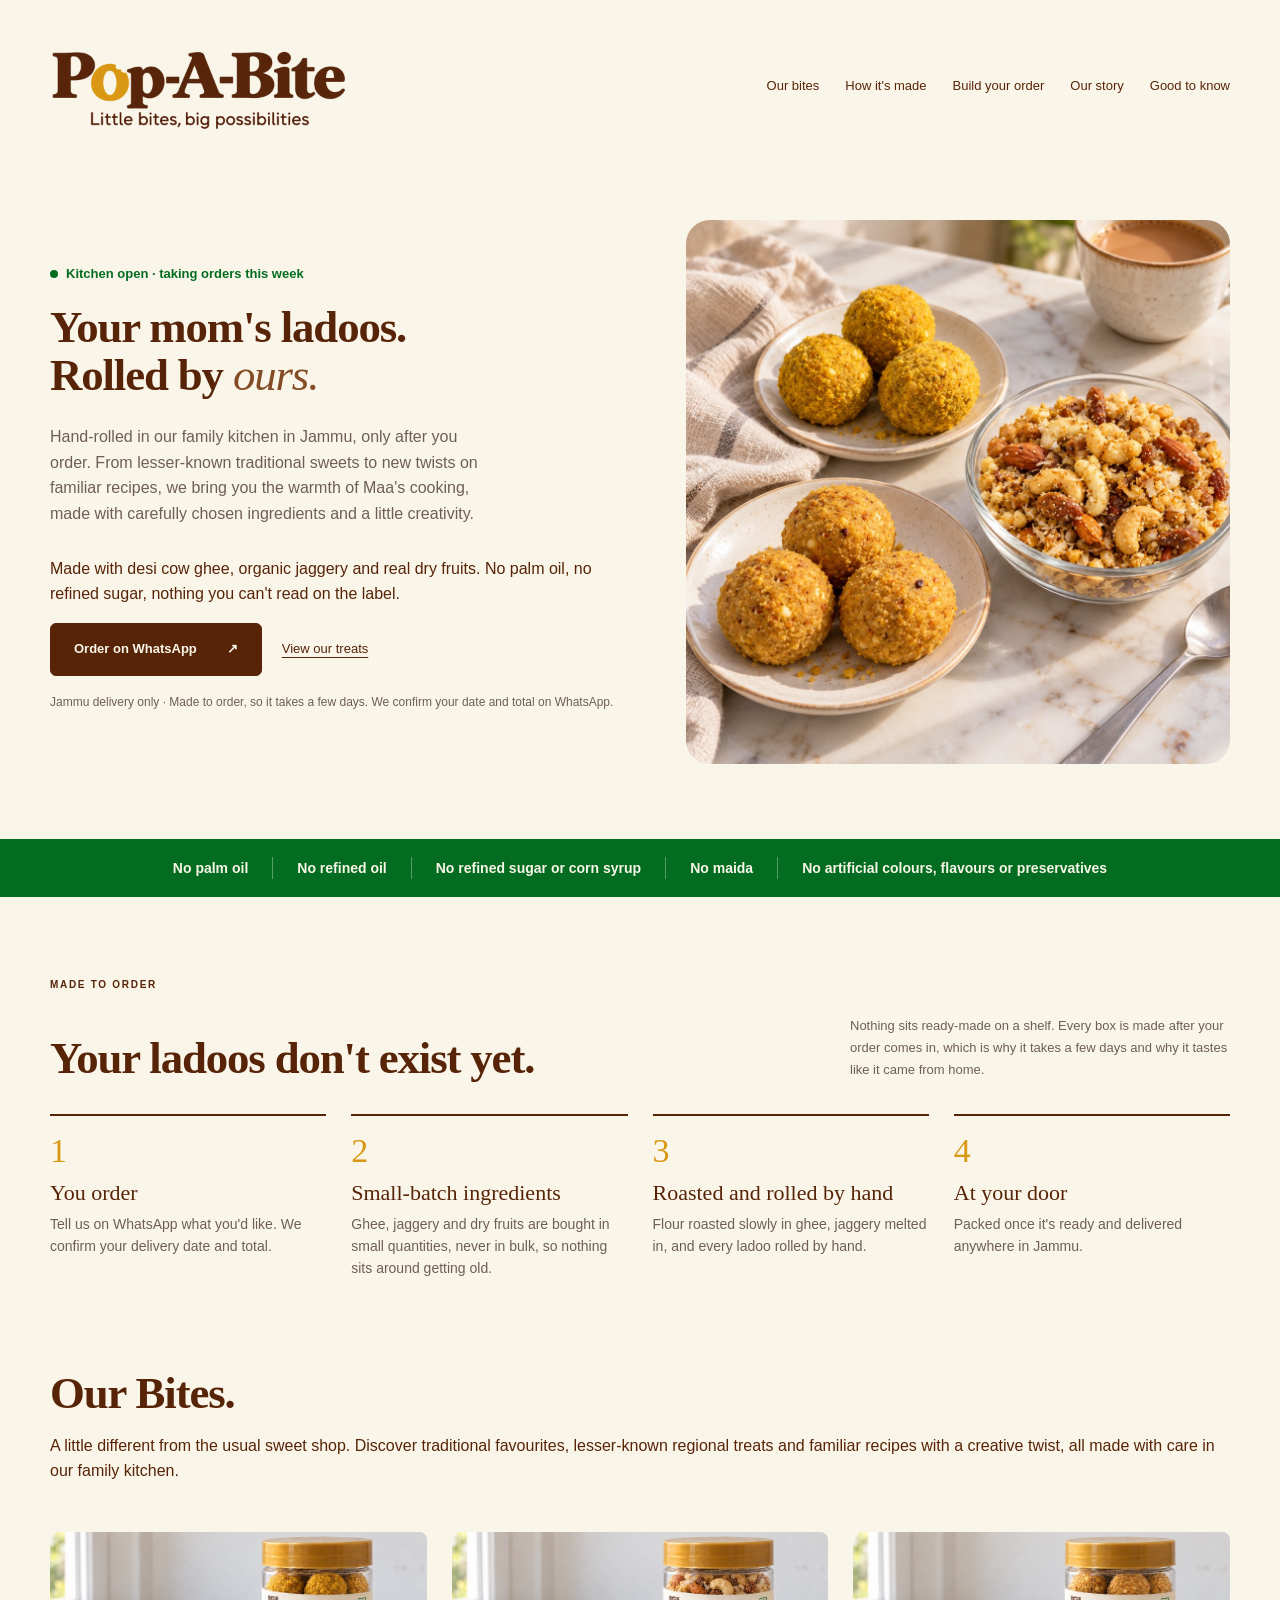
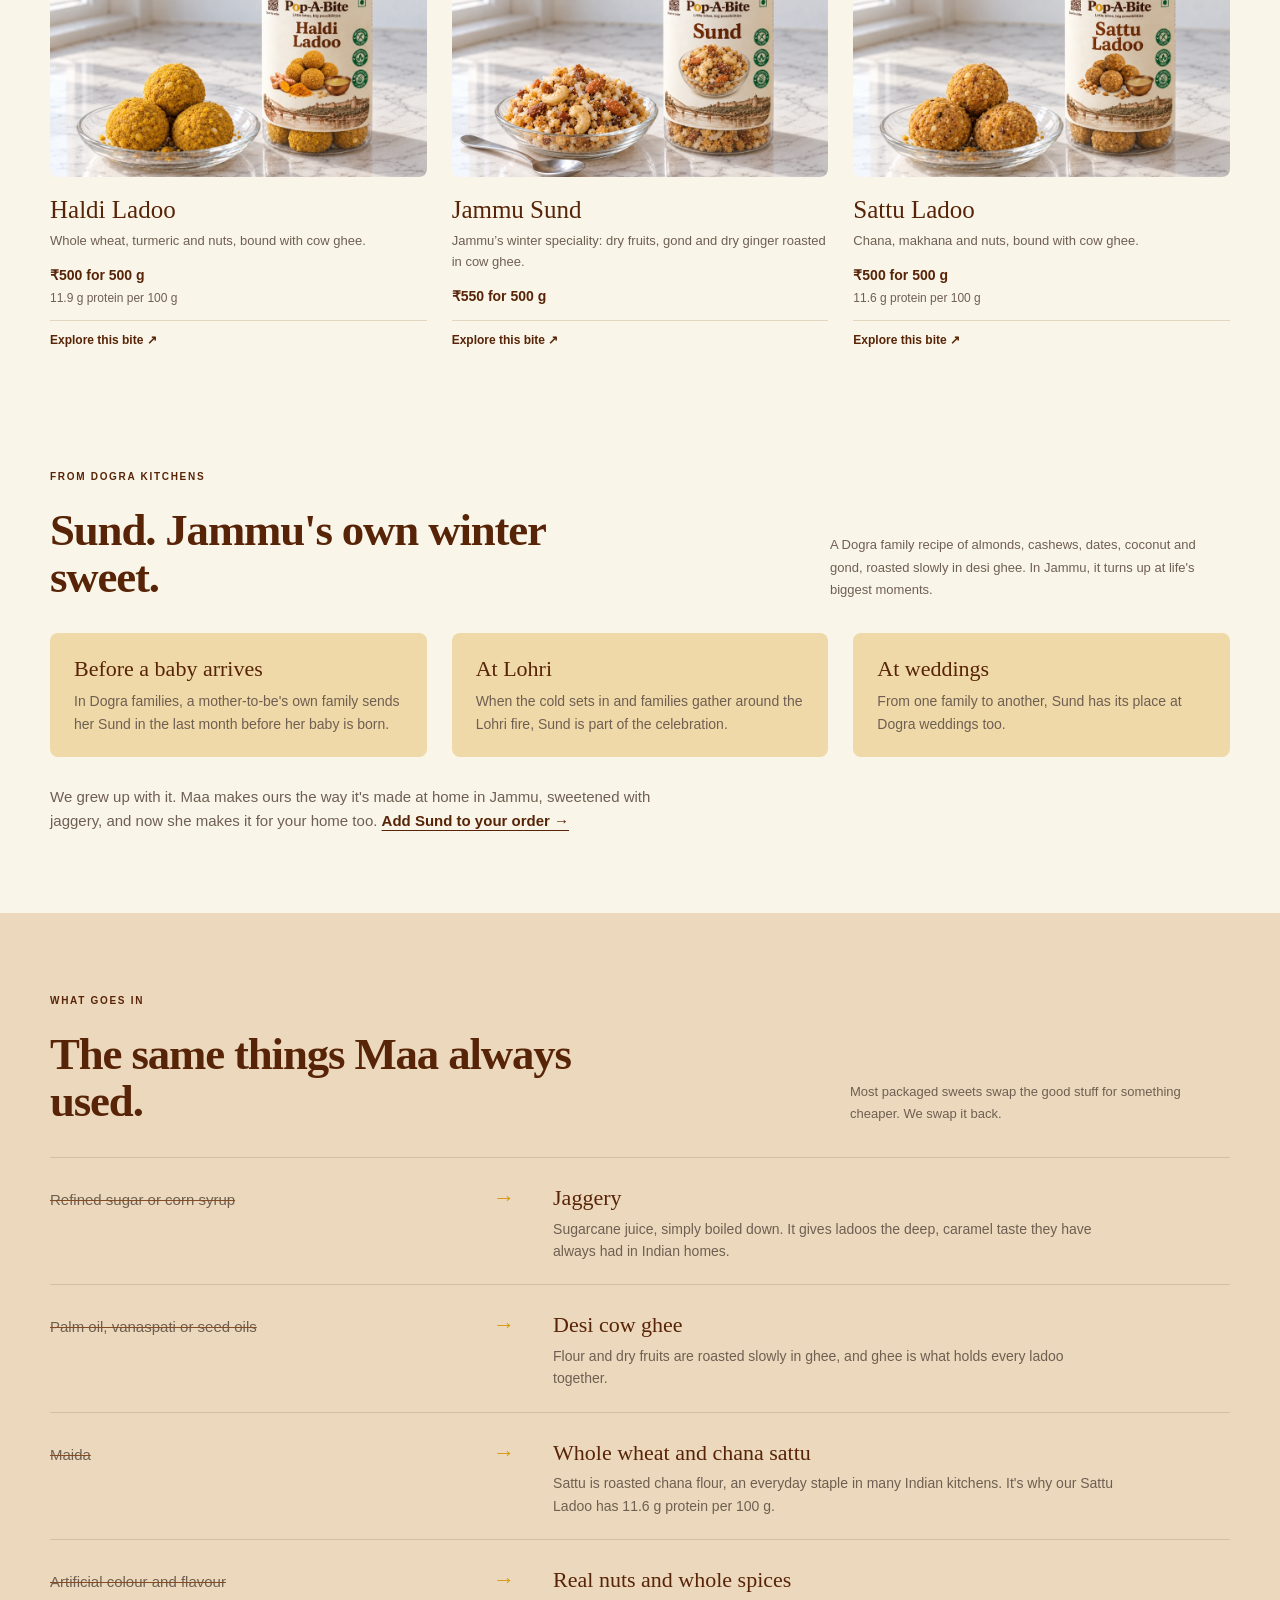
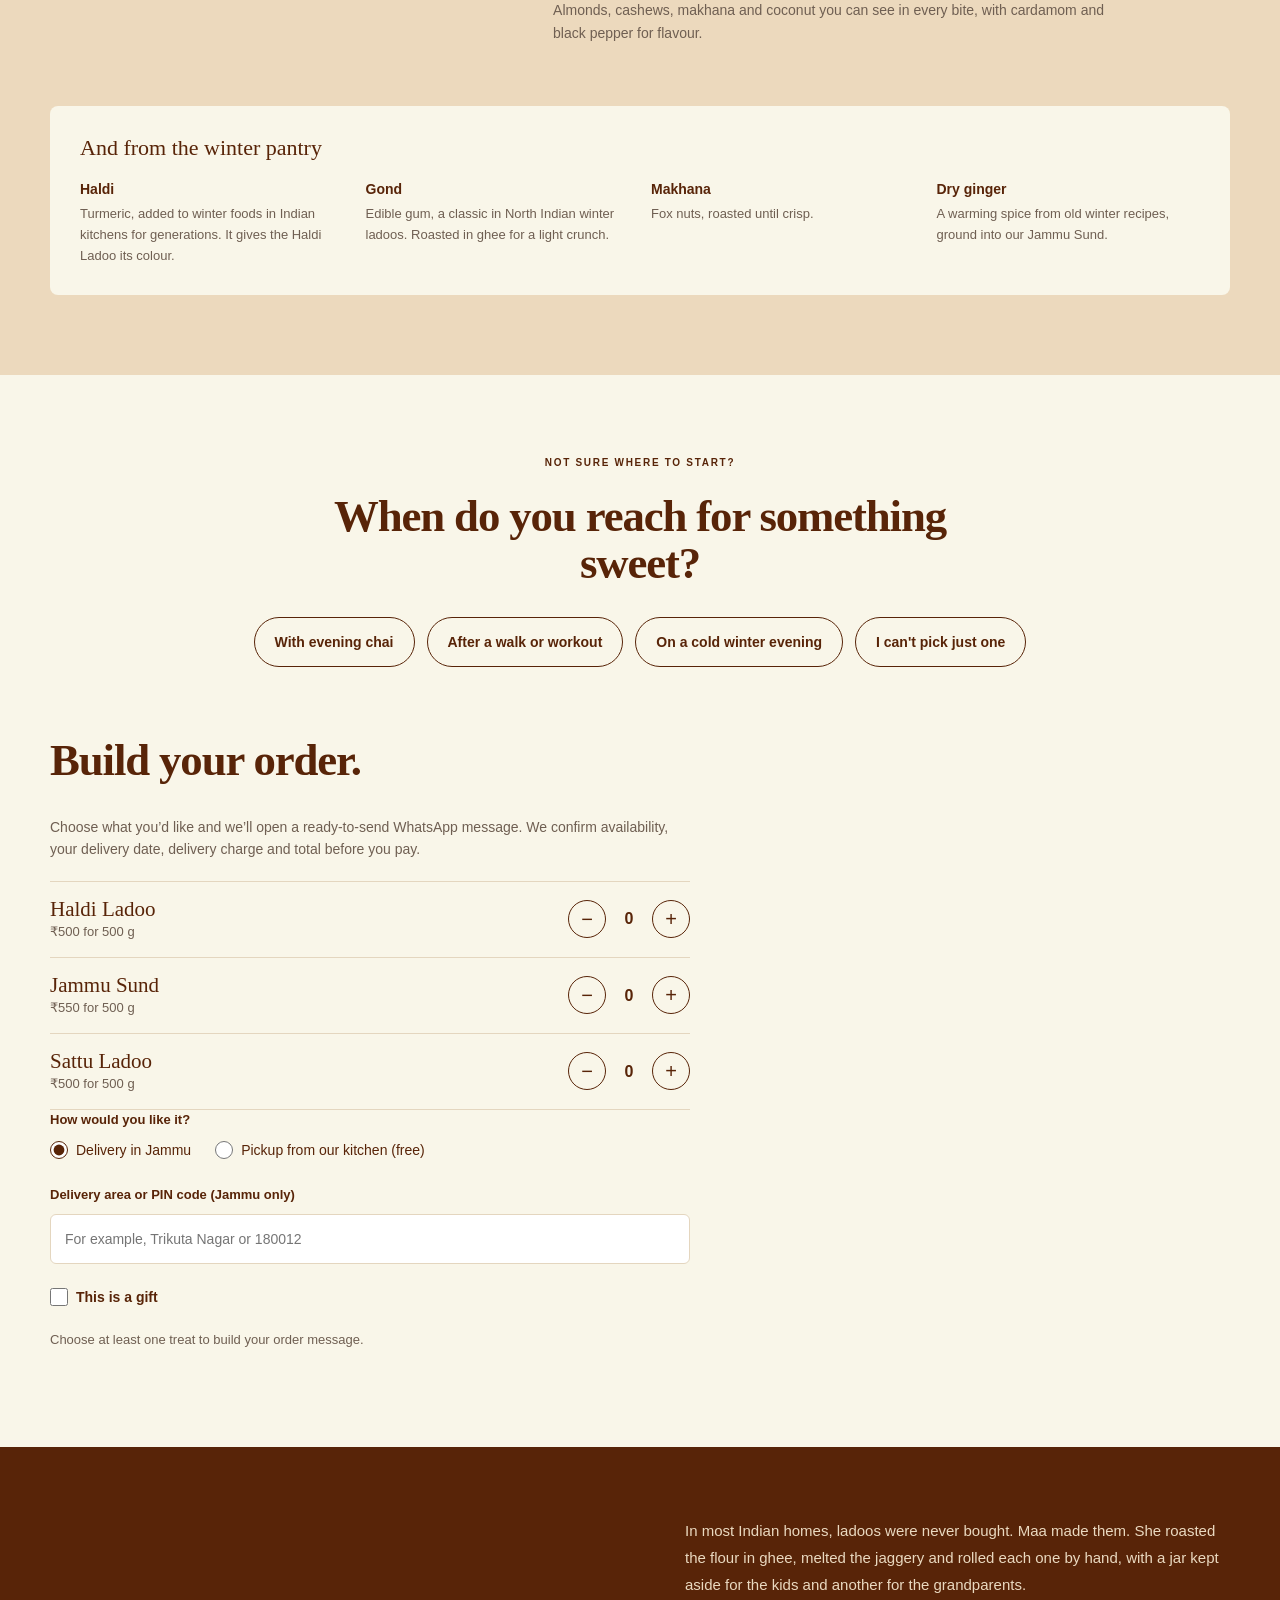
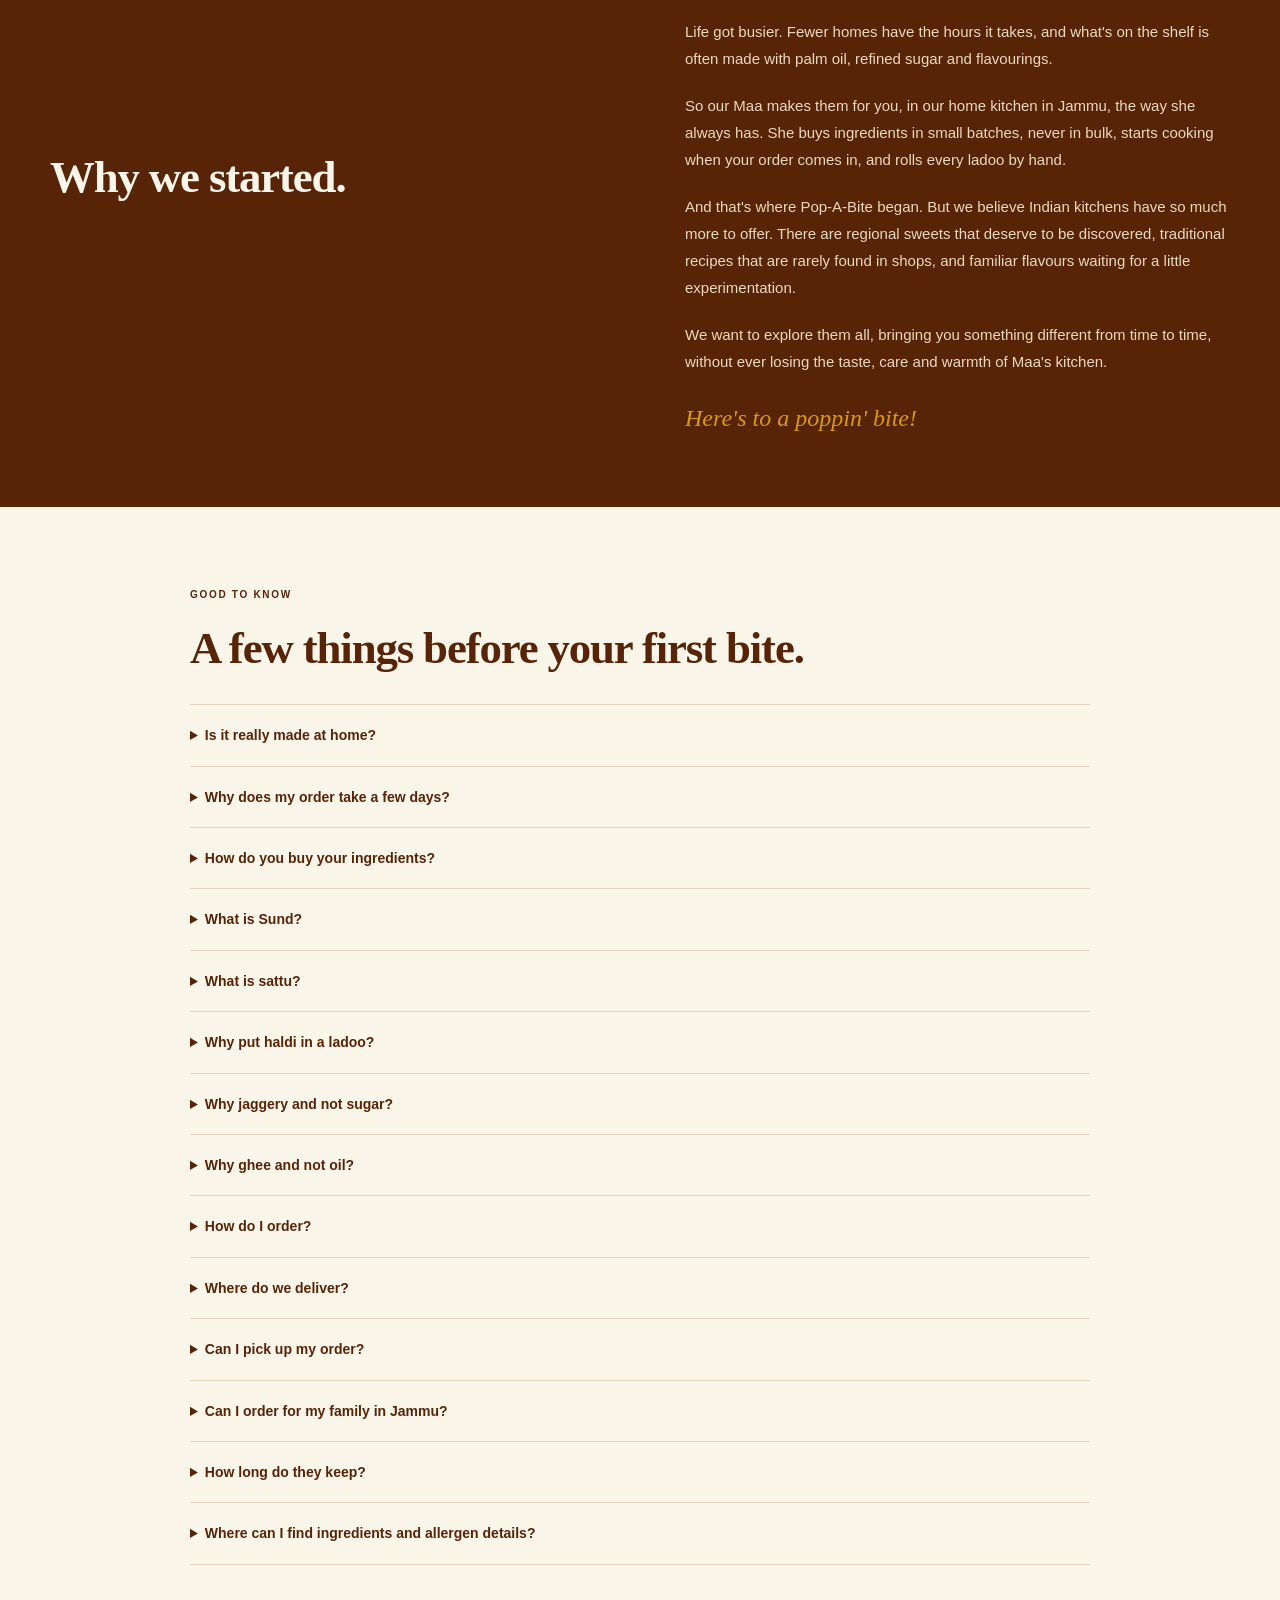
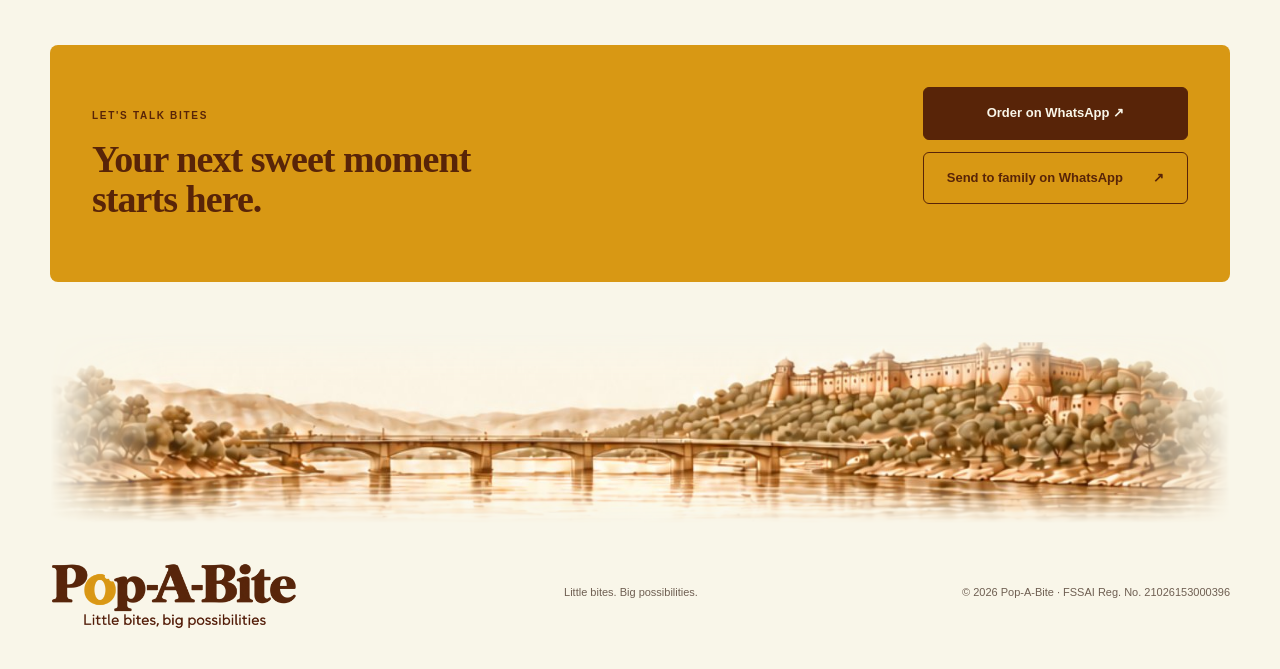
==== commit 9abb60de: "Update index.html" ====
--- a/site/index.html
+++ b/site/index.html
@@ -50,7 +50,9 @@
 
         <p class="intro">
           Hand-rolled in our family kitchen in Jammu, only after you order. From lesser-known traditional sweets to new twists on familiar recipes, we bring you the           warmth of Maa's cooking, made with carefully chosen ingredients and a little creativity.
-
+</p>
+
+        <p>
         Made with desi cow ghee, organic jaggery and real dry fruits. No palm oil, no refined sugar, nothing you can't read on the label.
         </p>
 
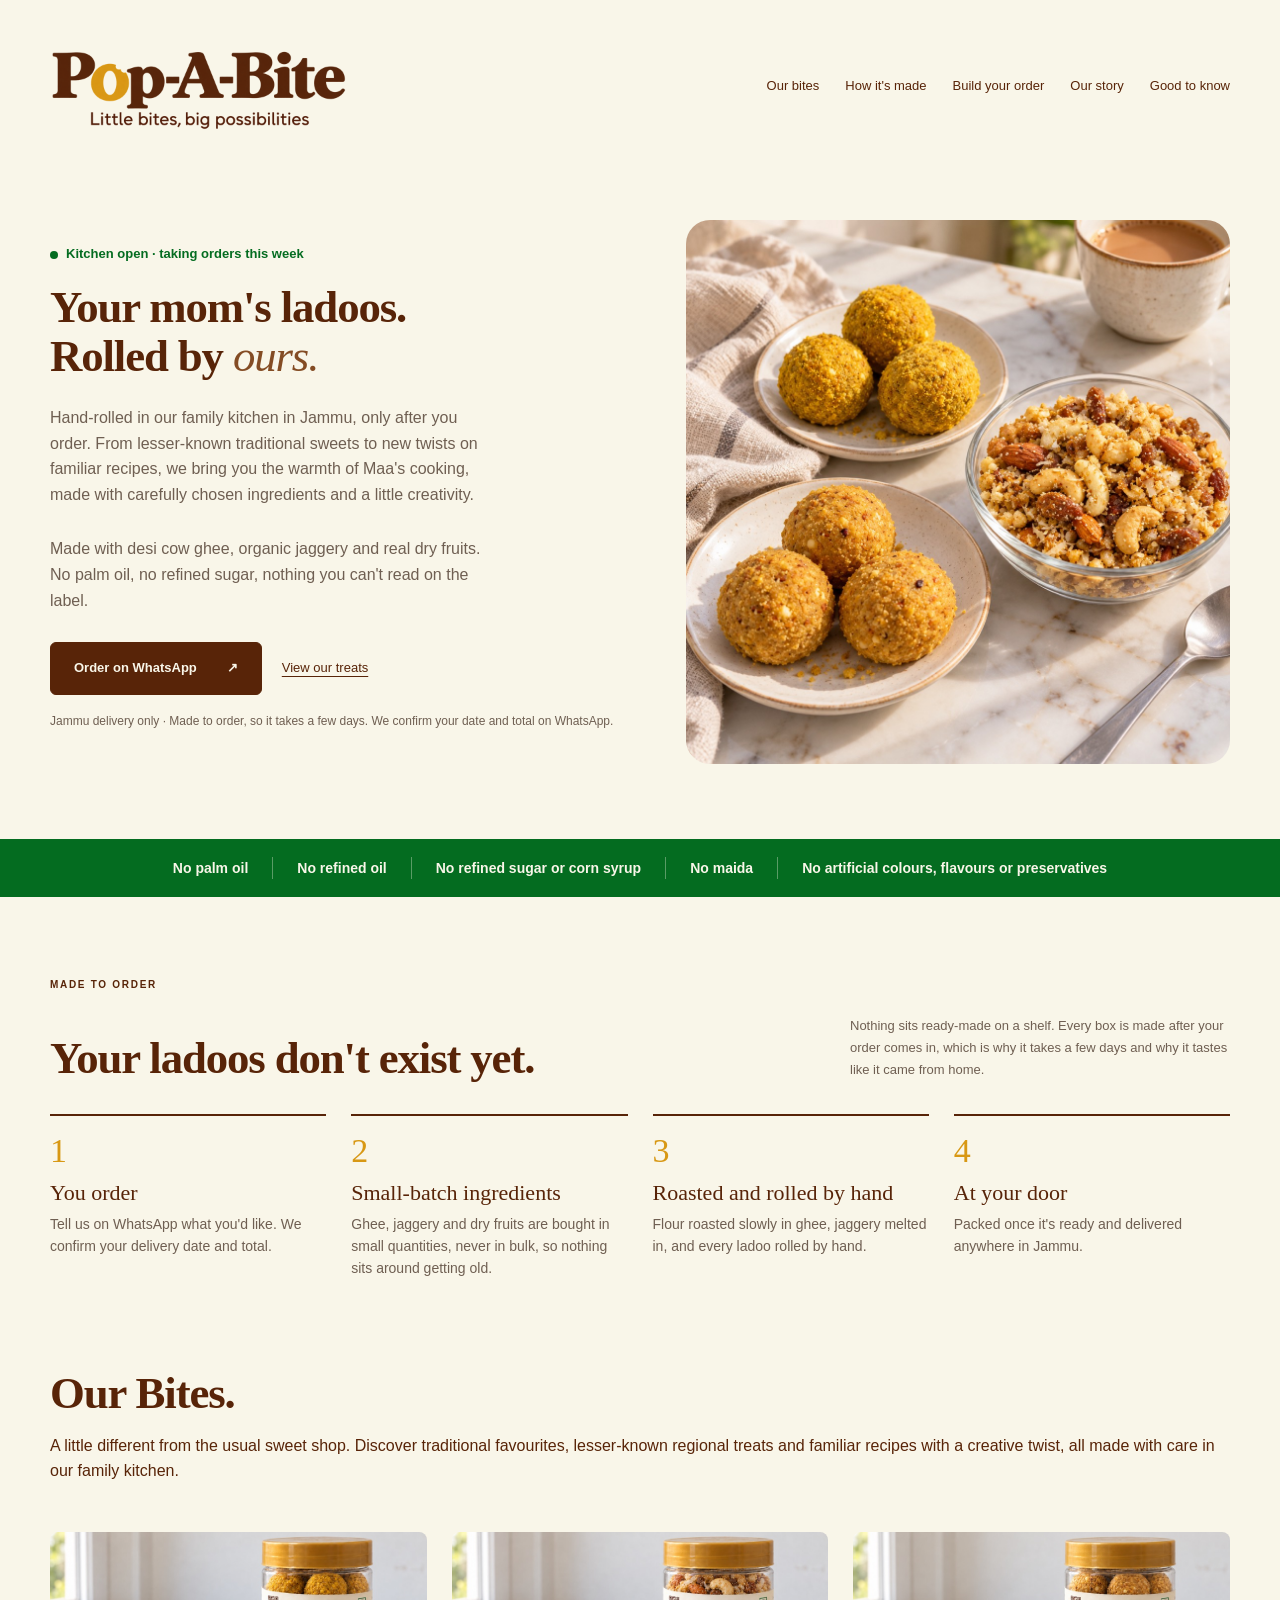
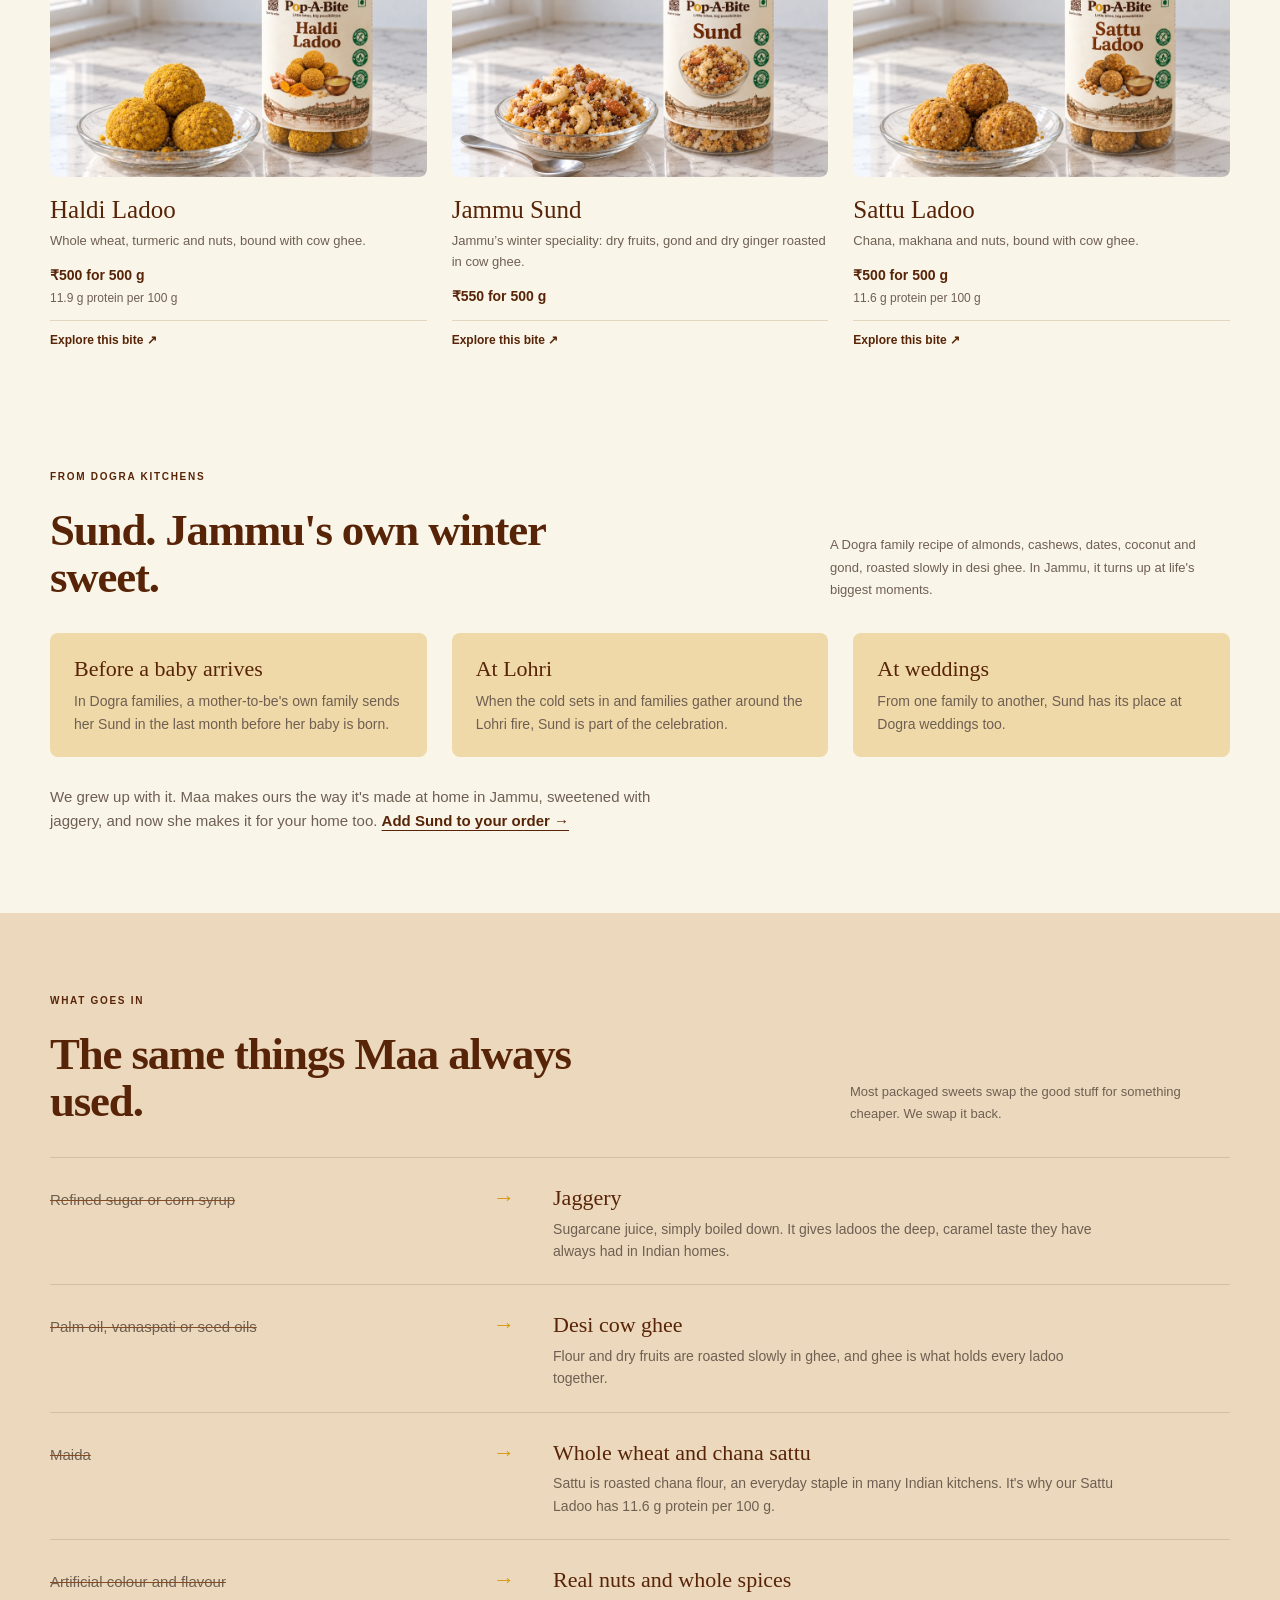
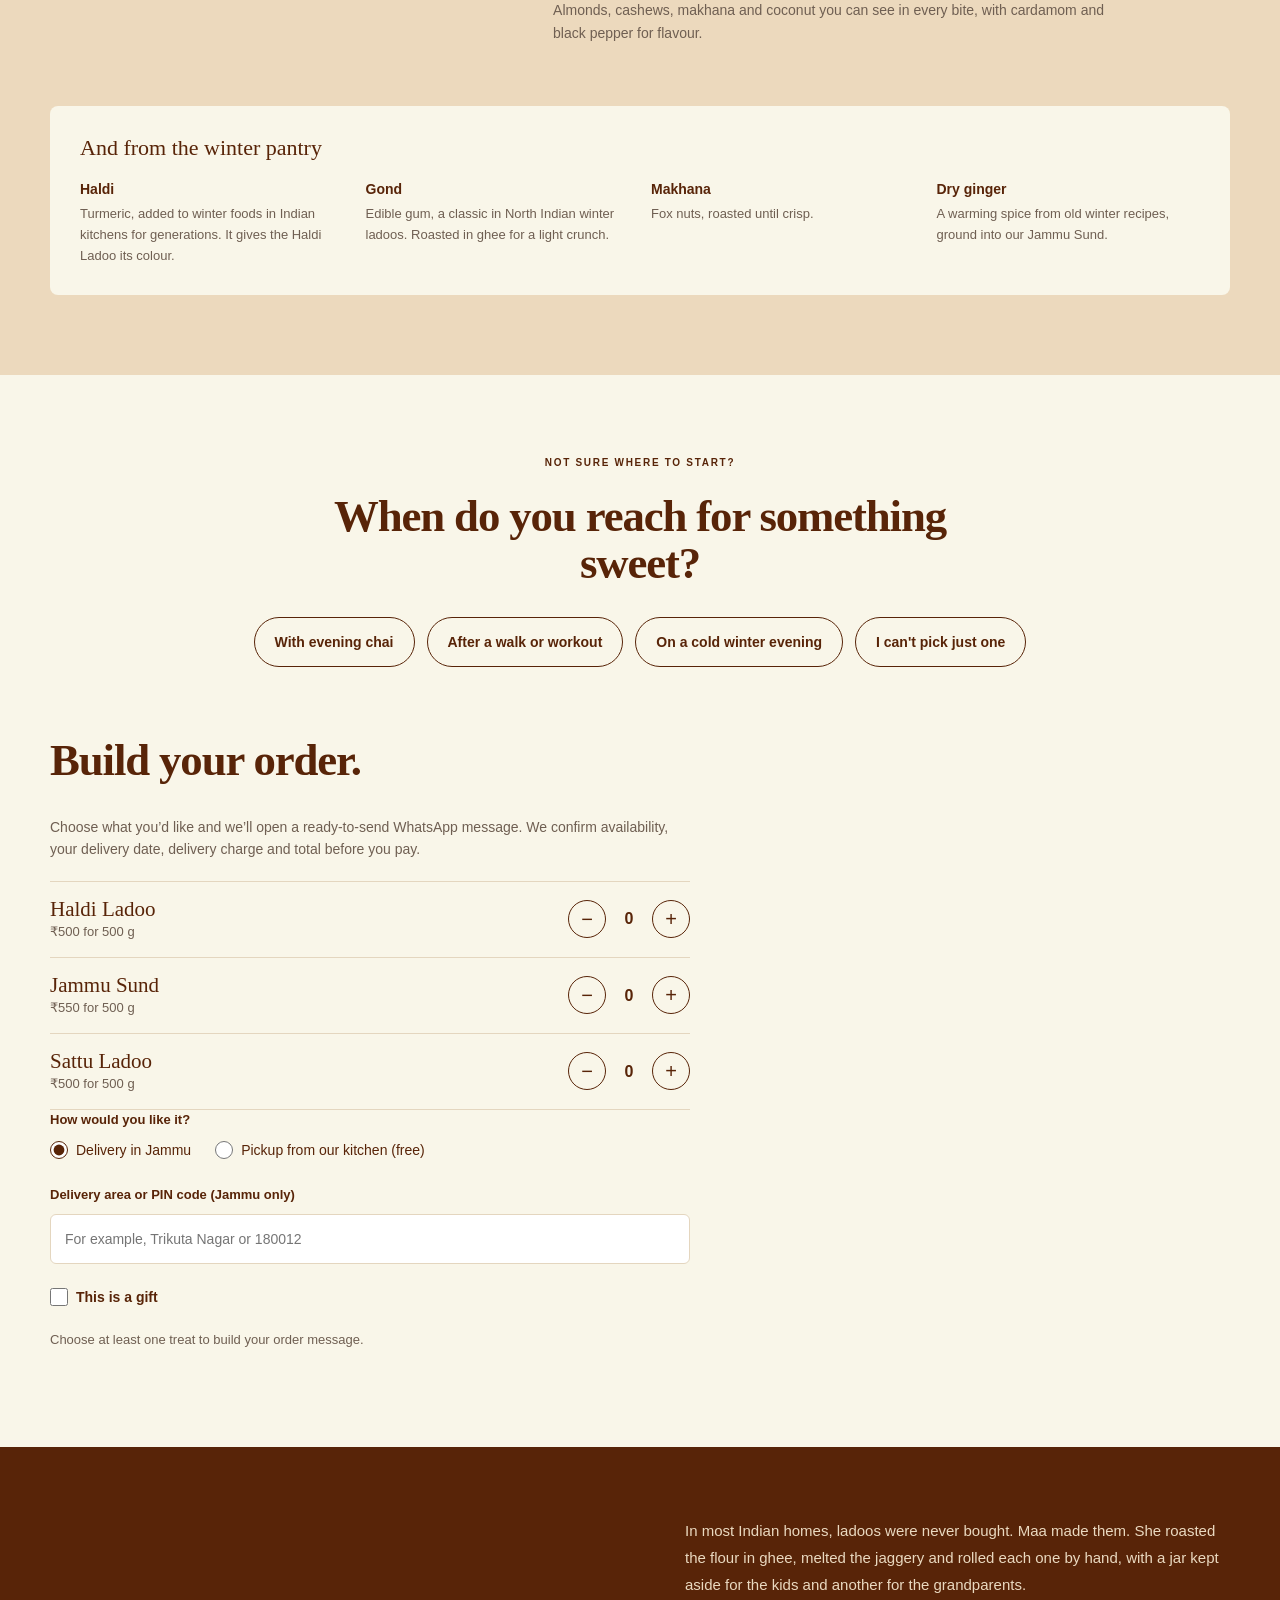
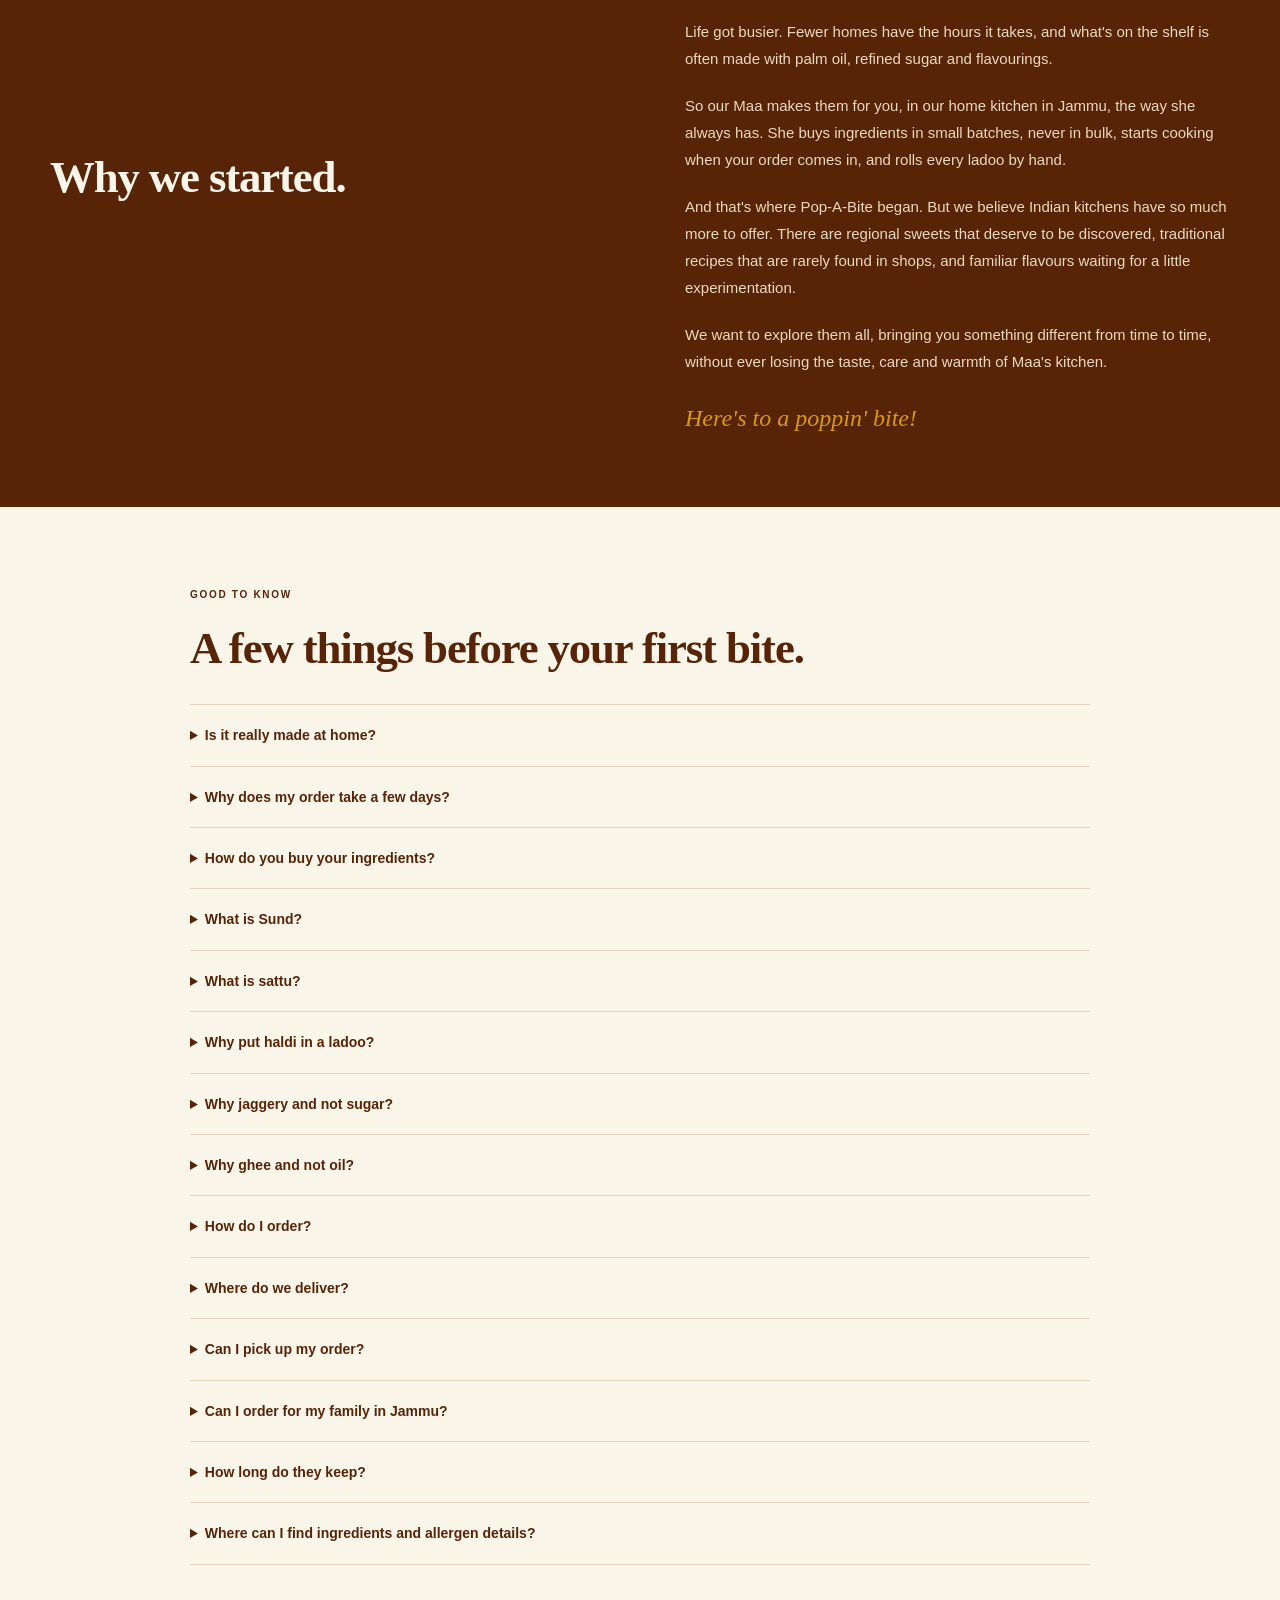
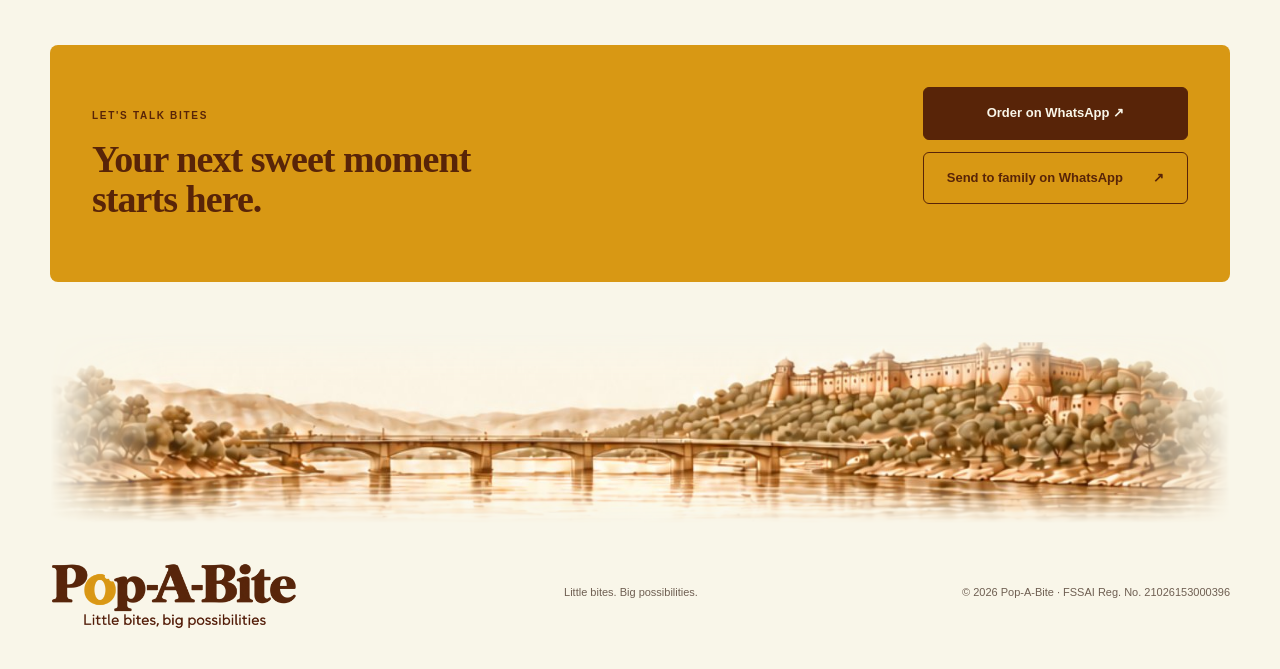
==== commit 2c175e0b: "Update index.html" ====
--- a/site/index.html
+++ b/site/index.html
@@ -49,10 +49,8 @@
         <h1>Your mom's ladoos.<br>Rolled by <em>ours.</em></h1>
 
         <p class="intro">
-          Hand-rolled in our family kitchen in Jammu, only after you order. From lesser-known traditional sweets to new twists on familiar recipes, we bring you the           warmth of Maa's cooking, made with carefully chosen ingredients and a little creativity.
-</p>
-
-        <p>
+          Hand-rolled in our family kitchen in Jammu, only after you order. From lesser-known traditional sweets to new twists on familiar recipes, we bring you the           warmth of Maa's cooking, made with carefully chosen ingredients and a little creativity.</p>
+        <p class="intro">
         Made with desi cow ghee, organic jaggery and real dry fruits. No palm oil, no refined sugar, nothing you can't read on the label.
         </p>
 
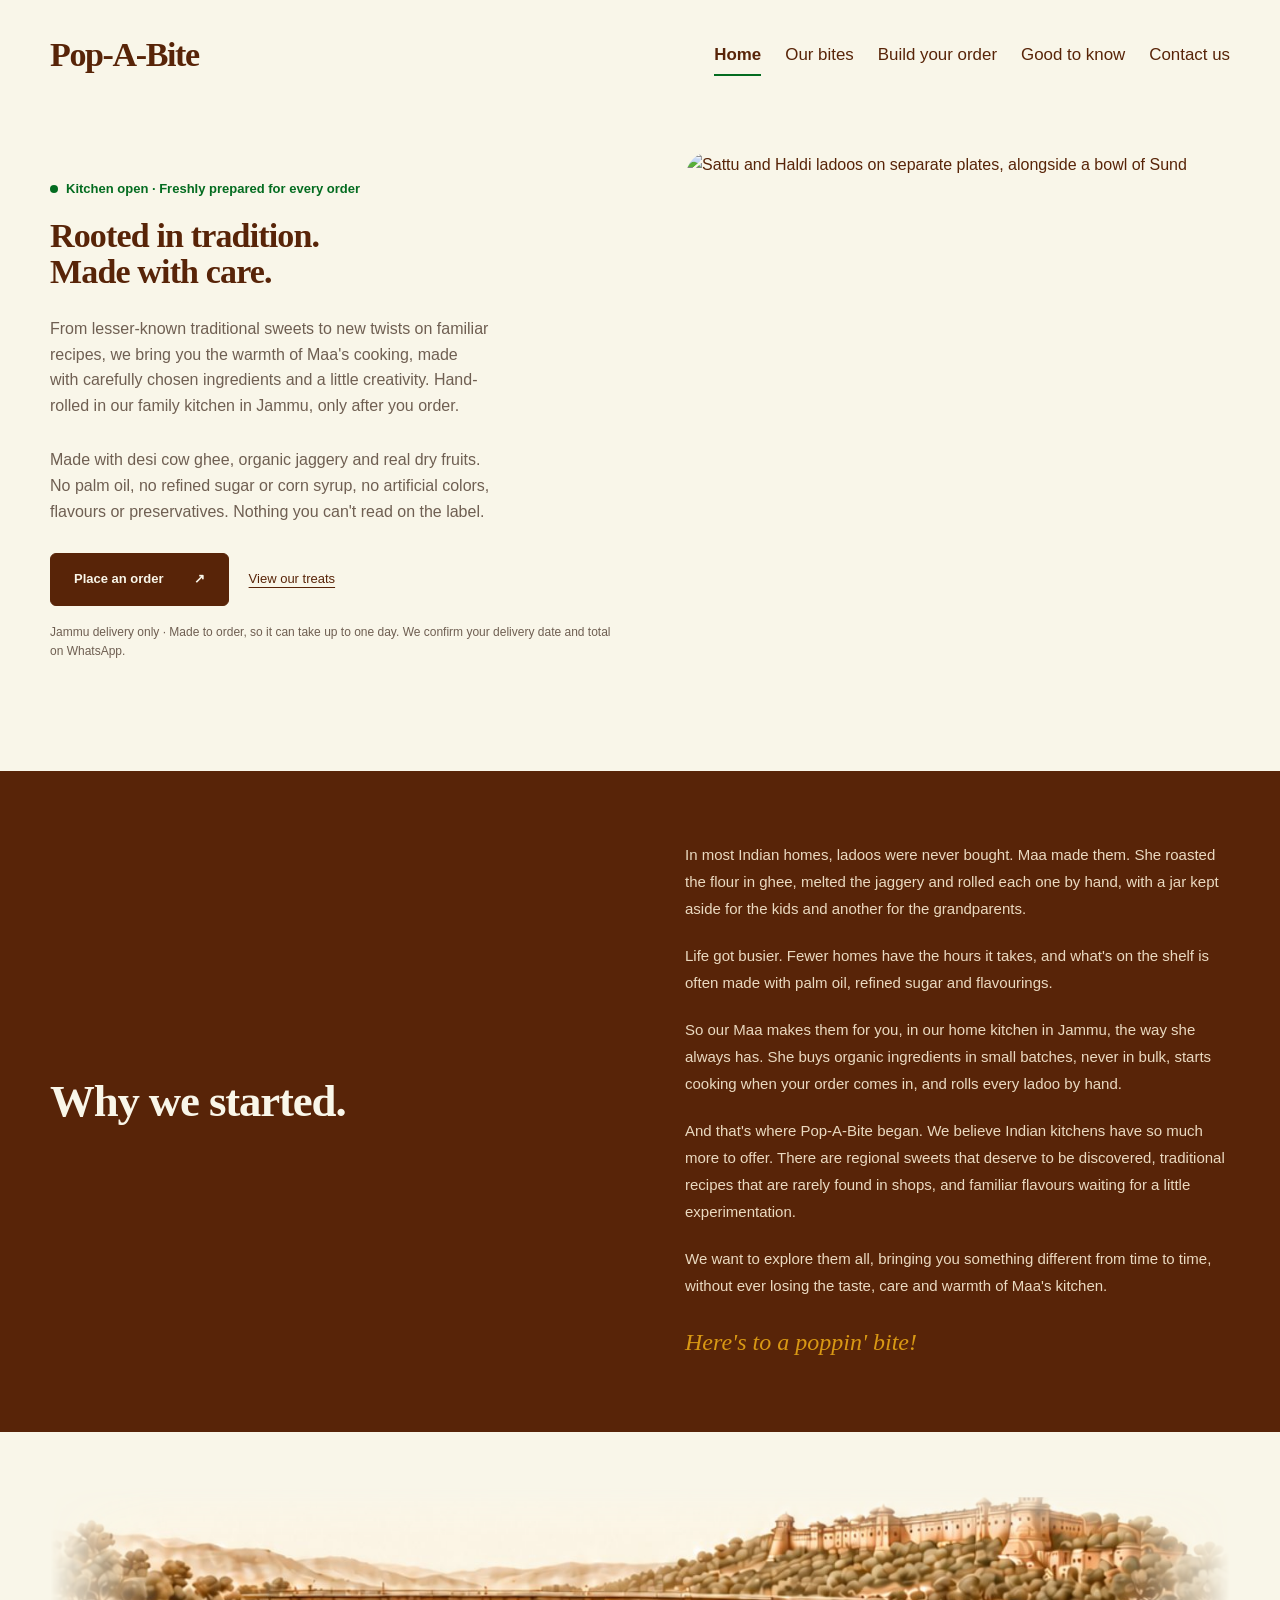
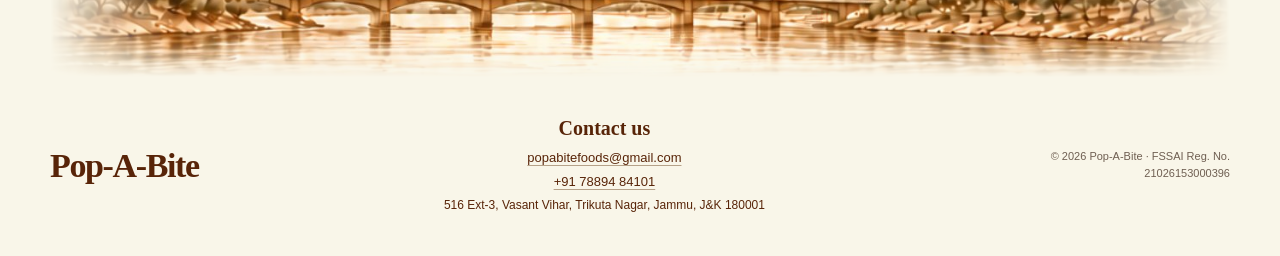
==== commit e66969ae: "Add files via upload" ====
--- a/site/index.html
+++ b/site/index.html
@@ -1,341 +1,74 @@
 <!doctype html>
 <html lang="en">
 <head>
-  <meta name="google-site-verification" content="k-4B6JT2st69akNHsy2ffUnovcfOFXYoh8kctZQ_tPk" />
-  <meta charset="utf-8">
-  <meta name="viewport" content="width=device-width, initial-scale=1">
-  <meta name="description" content="Homemade ladoos and Jammu Sund, hand-rolled by Maa only after you order. Desi cow ghee, jaggery and real dry fruits. No palm oil, no refined oil, no refined sugar.">
-  <meta name="theme-color" content="#582408">
-  <title>Pop-A-Bite | Homemade Ladoos &amp; Sund in Jammu</title>
-
-  <!-- Link previews (WhatsApp, Facebook, X). Keep images/hero.jpg under about 300 KB for fast previews. -->
-  <meta property="og:type" content="website">
-  <meta property="og:site_name" content="Pop-A-Bite">
-  <meta property="og:title" content="Your mom's ladoos. Rolled by ours. | Pop-A-Bite">
-  <meta property="og:description" content="Hand-rolled at home in Jammu, only after you order. Desi cow ghee, jaggery and real dry fruits. No palm oil, no refined sugar.">
-  <meta property="og:url" content="https://pop-a-bite.netlify.app/">
-  <meta property="og:image" content="https://pop-a-bite.netlify.app/images/hero.jpg">
-  <meta name="twitter:card" content="summary_large_image">
-
-  <link rel="stylesheet" href="styles.css">
-  <script defer src="config.js"></script>
-  <script defer src="app.js"></script>
-</head>
+<meta content="k-4B6JT2st69akNHsy2ffUnovcfOFXYoh8kctZQ_tPk" name="google-site-verification"/>
+<meta charset="utf-8"/>
+<meta content="width=device-width, initial-scale=1" name="viewport"/>
+<meta content="Homemade ladoos and Jammu Sund, hand-rolled by Maa only after you order. Desi cow ghee, jaggery and real dry fruits. No palm oil, no refined oil, no refined sugar." name="description"/>
+<meta content="#582408" name="theme-color"/>
+<title>Pop-A-Bite | Home</title>
+<!-- Link previews (WhatsApp, Facebook, X). Keep images/hero.jpg under about 300 KB for fast previews. -->
+<meta content="website" property="og:type"/>
+<meta content="Pop-A-Bite" property="og:site_name"/>
+<meta content="Your mom's ladoos. Rolled by ours. | Pop-A-Bite" property="og:title"/>
+<meta content="Hand-rolled at home in Jammu, only after you order. Desi cow ghee, jaggery and real dry fruits. No palm oil, no refined sugar." property="og:description"/>
+<meta content="https://pop-a-bite.netlify.app/" property="og:url"/>
+<meta content="https://pop-a-bite.netlify.app/images/hero.jpg" property="og:image"/>
+<meta content="summary_large_image" name="twitter:card"/>
+<link href="styles.css" rel="stylesheet"/></head>
 <body>
-  <a class="skip" href="#main">Skip to content</a>
-
-  <!-- Header -->
-  <header class="header wrap">
-    <a class="brand" href="#" aria-label="Pop-A-Bite home">
-      <img class="brand-logo" src="images/logo.png" alt="Pop-A-Bite">
-    </a>
-
-    <nav aria-label="Main navigation">
-      <a href="#collection">Our bites</a>
-      <a href="#made">How it's made</a>
-      <a href="#order">Build your order</a>
-      <a href="#story">Our story</a>
-      <a href="#questions">Good to know</a>
-    </nav>
-  </header>
-
-  <main id="main">
-    <!-- Opening section -->
-    <section class="hero wrap">
-      <div class="hero-copy">
-        <!-- app.js fills this from kitchenOpen and kitchenStatus in config.js -->
-        <p id="kitchen-status" class="kitchen-status" hidden></p>
-
-        <h1>Your mom's ladoos.<br>Rolled by <em>ours.</em></h1>
-
-        <p class="intro">
-          Hand-rolled in our family kitchen in Jammu, only after you order. From lesser-known traditional sweets to new twists on familiar recipes, we bring you the           warmth of Maa's cooking, made with carefully chosen ingredients and a little creativity.</p>
-        <p class="intro">
-        Made with desi cow ghee, organic jaggery and real dry fruits. No palm oil, no refined sugar, nothing you can't read on the label.
+<a class="skip" href="#main">Skip to content</a>
+<!-- Header -->
+<header class="header wrap">
+<a aria-label="Pop-A-Bite home" class="brand" href="index.html">
+<img alt="Pop-A-Bite" class="brand-logo" onerror="this.hidden=true;this.nextElementSibling.hidden=false" src="https://pop-a-bite.netlify.app/images/logo.png"/><span class="logo-fallback" hidden="">Pop-A-Bite</span>
+</a>
+<nav aria-label="Main navigation"><a aria-current="page" data-nav-page="home" href="index.html">Home</a><a data-nav-page="our-bites" href="our-bites.html">Our bites</a><a data-nav-page="build-your-order" href="build-your-order.html">Build your order</a><a data-nav-page="good-to-know" href="good-to-know.html">Good to know</a><a data-nav-page="contact-us" href="contact-us.html">Contact us</a></nav>
+</header>
+<main id="main"><div aria-label="Home" class="preview-page" id="page-home"><section class="hero wrap">
+<div class="hero-copy">
+<!-- app.js fills this from kitchenOpen and kitchenStatus in config.js -->
+<p class="kitchen-status" hidden="" id="kitchen-status"></p>
+<h1>Rooted in tradition.<br/>Made with care.</em></h1>
+<p class="intro">
+          From lesser-known traditional sweets to new twists on familiar recipes, we bring you the warmth of Maa's cooking, made with carefully chosen ingredients and a little creativity. Hand-rolled in our family kitchen in Jammu, only after you order.</p>
+<p class="intro">
+        Made with desi cow ghee, organic jaggery and real dry fruits. No palm oil, no refined sugar or corn syrup, no artificial colors, flavours or preservatives. Nothing you can't read on the label.
         </p>
-
-        <div class="hero-actions">
-          <a
-            class="button"
-            href="https://wa.me/917889484101?text=Hi%20Pop-A-Bite!%20I%27d%20like%20to%20place%20an%20order.%20Please%20share%20availability%2C%20prices%20and%20delivery%20details."
-            target="_blank"
-            rel="noopener noreferrer"
-          >
-            Order on WhatsApp <span aria-hidden="true">↗</span>
-          </a>
-          <a class="hero-browse" href="#collection">View our treats</a>
-        </div>
-
-        <p class="footnote">
-          Jammu delivery only · Made to order, so it takes a few days.
-          We confirm your date and total on WhatsApp.
+<div class="hero-actions">
+<a class="button" href="build-your-order.html">
+            Place an order <span aria-hidden="true">↗</span>
+</a>
+<a class="hero-browse" href="our-bites.html">View our treats</a>
+</div>
+<p class="footnote">
+          Jammu delivery only · Made to order, so it can take up to one day.
+          We confirm your delivery date and total on WhatsApp.
         </p>
-      </div>
-
-      <img
-        class="hero-photo"
-        src="images/hero.jpg"
-        alt="Sattu and Haldi ladoos on separate plates, alongside a bowl of Sund"
-        width="1100"
-        height="1100"
-        fetchpriority="high"
-      >
-    </section>
-
-    <!-- What is not in our bites. Keep every line true for every batch (see change plan section 11). -->
-    <section class="claims" aria-label="What is not in our bites">
-      <ul>
-        <li>No palm oil</li>
-        <li>No refined oil</li>
-        <li>No refined sugar or corn syrup</li>
-        <li>No maida</li>
-        <li>No artificial colours, flavours or preservatives</li>
-      </ul>
-    </section>
-
-    <!-- How an order is made. Keep these steps true to how Maa actually works. -->
-    <section class="made wrap" id="made">
-      <p class="eyebrow">MADE TO ORDER</p>
-      <div class="section-title">
-        <h2>Your ladoos don't exist yet.</h2>
-        <p>
-          Nothing sits ready-made on a shelf. Every box is made after your order comes in,
-          which is why it takes a few days and why it tastes like it came from home.
-        </p>
-      </div>
-
-      <ol class="steps">
-        <li>
-          <span class="step-num">1</span>
-          <h3>You order</h3>
-          <p>Tell us on WhatsApp what you'd like. We confirm your delivery date and total.</p>
-        </li>
-        <li>
-          <span class="step-num">2</span>
-          <h3>Small-batch ingredients</h3>
-          <p>Ghee, jaggery and dry fruits are bought in small quantities, never in bulk, so nothing sits around getting old.</p>
-        </li>
-        <li>
-          <span class="step-num">3</span>
-          <h3>Roasted and rolled by hand</h3>
-          <p>Flour roasted slowly in ghee, jaggery melted in, and every ladoo rolled by hand.</p>
-        </li>
-        <li>
-          <span class="step-num">4</span>
-          <h3>At your door</h3>
-          <p>Packed once it's ready and delivered anywhere in Jammu.</p>
-        </li>
-      </ol>
-    </section>
-
-    <!-- Product collection: app.js fills the products container -->
-    <section class="collection wrap" id="collection">
-      <div class="section-title">
-        <div>
-          <h2>Our Bites.</h2>
-          
+</div>
+<img alt="Sattu and Haldi ladoos on separate plates, alongside a bowl of Sund" class="hero-photo" fetchpriority="high" height="1100" src="https://pop-a-bite.netlify.app/images/hero.jpg" width="1100"/>
+</section><section class="story" id="story">
+<div class="wrap story-grid">
+<div>
+<h2>Why we started.</h2>
+</div>
+<div>
 <p>
-  A little different from the usual sweet shop.
-  Discover traditional favourites, lesser-known regional
-  treats and familiar recipes with a creative twist,
-  all made with care in our family kitchen.
-</p>
-
-        </div>
-      </div>
-
-      <div id="products" class="products"></div>
-      <noscript>
-        <p>Our first collection includes two ladoo varieties and Jammu Sund. Enable JavaScript to view product details.</p>
-      </noscript>
-    </section>
-
-    <!-- Sund: Jammu heritage, as confirmed by Maa. Sund is not sund panjiri, and is not a Janmashtami offering.
-         Pregnancy custom also in Daily Excelsior, "Ceremonies of Dogra Hindus", 2022. -->
-    <section class="sund-story wrap" id="sund">
-      <p class="eyebrow">FROM DOGRA KITCHENS</p>
-      <div class="section-title">
-        <h2>Sund. Jammu's own winter sweet.</h2>
-        <p>
-          A Dogra family recipe of almonds, cashews, dates, coconut and gond,
-          roasted slowly in desi ghee. In Jammu, it turns up at life's biggest moments.
-        </p>
-      </div>
-
-      <ul class="sund-moments">
-        <li>
-          <span class="sund-label">Before a baby arrives</span>
-          <p>In Dogra families, a mother-to-be's own family sends her Sund in the last month before her baby is born.</p>
-        </li>
-        <li>
-          <span class="sund-label">At Lohri</span>
-          <p>When the cold sets in and families gather around the Lohri fire, Sund is part of the celebration.</p>
-        </li>
-        <li>
-          <span class="sund-label">At weddings</span>
-          <p>From one family to another, Sund has its place at Dogra weddings too.</p>
-        </li>
-      </ul>
-
-      <p class="sund-close">
-        We grew up with it. Maa makes ours the way it's made at home in Jammu,
-        sweetened with jaggery, and now she makes it for your home too.
-        <a href="#order">Add Sund to your order →</a>
-      </p>
-    </section>
-
-    <!-- The swap: what we use instead. Describe ingredients by tradition and taste, never by medical benefit. -->
-    <section class="swap" id="inside">
-      <div class="wrap">
-        <p class="eyebrow">WHAT GOES IN</p>
-        <div class="section-title">
-          <h2>The same things Maa always used.</h2>
-          <p>Most packaged sweets swap the good stuff for something cheaper. We swap it back.</p>
-        </div>
-
-        <ul class="swap-list">
-          <li>
-            <s>Refined sugar or corn syrup</s>
-            <span class="swap-arrow" aria-hidden="true">→</span>
-            <div>
-              <h3>Jaggery</h3>
-              <p>Sugarcane juice, simply boiled down. It gives ladoos the deep, caramel taste they have always had in Indian homes.</p>
-            </div>
-          </li>
-          <li>
-            <s>Palm oil, vanaspati or seed oils</s>
-            <span class="swap-arrow" aria-hidden="true">→</span>
-            <div>
-              <h3>Desi cow ghee</h3>
-              <p>Flour and dry fruits are roasted slowly in ghee, and ghee is what holds every ladoo together.</p>
-            </div>
-          </li>
-          <li>
-            <s>Maida</s>
-            <span class="swap-arrow" aria-hidden="true">→</span>
-            <div>
-              <h3>Whole wheat and chana sattu</h3>
-              <p>Sattu is roasted chana flour, an everyday staple in many Indian kitchens. It's why our Sattu Ladoo has 11.6 g protein per 100 g.</p>
-            </div>
-          </li>
-          <li>
-            <s>Artificial colour and flavour</s>
-            <span class="swap-arrow" aria-hidden="true">→</span>
-            <div>
-              <h3>Real nuts and whole spices</h3>
-              <p>Almonds, cashews, makhana and coconut you can see in every bite, with cardamom and black pepper for flavour.</p>
-            </div>
-          </li>
-        </ul>
-
-        <div class="pantry">
-          <h3>And from the winter pantry</h3>
-          <dl>
-            <div><dt>Haldi</dt><dd>Turmeric, added to winter foods in Indian kitchens for generations. It gives the Haldi Ladoo its colour.</dd></div>
-            <div><dt>Gond</dt><dd>Edible gum, a classic in North Indian winter ladoos. Roasted in ghee for a light crunch.</dd></div>
-            <div><dt>Makhana</dt><dd>Fox nuts, roasted until crisp.</dd></div>
-            <div><dt>Dry ginger</dt><dd>A warming spice from old winter recipes, ground into our Jammu Sund.</dd></div>
-          </dl>
-        </div>
-      </div>
-    </section>
-
-    <!-- Bite chooser: app.js shows a suggestion and can add it to the order builder -->
-    <section class="pick wrap" id="pick" aria-labelledby="pick-title">
-      <p class="eyebrow">NOT SURE WHERE TO START?</p>
-      <h2 id="pick-title">When do you reach for something sweet?</h2>
-
-      <div class="pick-options" role="group" aria-label="Choose a moment">
-        <button type="button" data-pick="ladoo-one">With evening chai</button>
-        <button type="button" data-pick="ladoo-two">After a walk or workout</button>
-        <button type="button" data-pick="sund">On a cold winter evening</button>
-        <button type="button" data-pick="all">I can't pick just one</button>
-      </div>
-
-      <div id="pick-result" class="pick-result" aria-live="polite" hidden>
-        <p id="pick-text"></p>
-        <button id="pick-add" class="button" type="button">Add to my order</button>
-      </div>
-    </section>
-
-    <!-- Order builder: app.js fills the items and builds the WhatsApp message -->
-    <section class="order wrap" id="order">
-      <div class="section-title">
-        <div>
-          <h2>Build your order.</h2>
-        </div>
-      </div>
-
-      <div class="order-body">
-        <p class="order-intro">
-          Choose what you’d like and we’ll open a ready-to-send WhatsApp message.
-          We confirm availability, your delivery date, delivery charge and total before you pay.
-        </p>
-
-        <div id="order-items" class="order-items"></div>
-
-        <fieldset class="order-choice">
-          <legend class="order-area-label">How would you like it?</legend>
-          <label><input type="radio" name="order-method" value="delivery" id="order-delivery" checked> Delivery in Jammu</label>
-          <label><input type="radio" name="order-method" value="pickup" id="order-pickup"> Pickup from our kitchen (free)</label>
-        </fieldset>
-
-        <div id="order-area-group">
-          <label class="order-area-label" for="order-area">Delivery area or PIN code (Jammu only)</label>
-          <input id="order-area" class="order-area" type="text" autocomplete="postal-code" placeholder="For example, Trikuta Nagar or 180012">
-        </div>
-        <!-- app.js fills this from pickupArea in config.js. Never put the home address on the site. -->
-        <p id="order-pickup-note" class="order-note" hidden></p>
-
-        <label class="order-gift">
-          <input type="checkbox" id="order-gift"> This is a gift
-        </label>
-        <div id="order-gift-group" hidden>
-          <label class="order-area-label" for="order-gift-message">Message for the card</label>
-          <input id="order-gift-message" class="order-area" type="text" maxlength="150" placeholder="Happy Lohri, Mummy-Papa! Love, Neha">
-          <p class="order-note">Maa writes it by hand on a card in the box. Sending to someone else? Share their name and address on WhatsApp.</p>
-        </div>
-
-        <p id="order-summary" class="order-summary" aria-live="polite"></p>
-        <a id="order-send" class="button" hidden>Send order on WhatsApp ↗</a>
-
-        <noscript>
-          <p>Enable JavaScript to build your order here, or message us on WhatsApp at +91 78894 84101.</p>
-        </noscript>
-      </div>
-    </section>
-
-    <!-- Customer reviews: hidden until reviews are added in config.js -->
-    <section class="reviews wrap" id="reviews" hidden>
-      <p class="eyebrow">FROM OUR FAMILIES</p>
-      <h2>What people say after the first bite.</h2>
-      <div id="review-list" class="review-list"></div>
-    </section>
-
-    <!-- Our story -->
-    <section class="story" id="story">
-      <div class="wrap story-grid">
-        <div>
-          <h2>Why we started.</h2>
-        </div>
-        <div>
-          <p>
             In most Indian homes, ladoos were never bought. Maa made them.
             She roasted the flour in ghee, melted the jaggery and rolled each one
             by hand, with a jar kept aside for the kids and another for the grandparents.
           </p>
-          <p>
+<p>
             Life got busier. Fewer homes have the hours it takes, and what's on
             the shelf is often made with palm oil, refined sugar and flavourings.
           </p>
-          <p>
+<p>
             So our Maa makes them for you, in our home kitchen in Jammu, the way
-            she always has. She buys ingredients in small batches, never in bulk,
+            she always has. She buys organic ingredients in small batches, never in bulk,
             starts cooking when your order comes in, and rolls every ladoo by hand.
           </p>
-          
-        <p>
-   And that's where Pop-A-Bite began. But we believe Indian
+<p>
+   And that's where Pop-A-Bite began. We believe Indian
   kitchens have so much more to offer. There are regional sweets that
   deserve to be discovered, traditional recipes that are
   rarely found in shops, and familiar flavours waiting
@@ -346,202 +79,35 @@
   different from time to time, without ever losing the
   taste, care and warmth of Maa's kitchen.
 </p>
-
-          <span class="story-signature">Here's to a poppin' bite!</span>
-        </div>
-      </div>
-    </section>
-
-    <!-- Frequently asked questions -->
-    <section class="faq wrap" id="questions">
-      <p class="eyebrow">GOOD TO KNOW</p>
-      <h2>A few things before your first bite.</h2>
-
-      <details>
-        <summary>Is it really made at home?</summary>
-        <p>
-          Yes. Every batch is made by Maa in our home kitchen in Jammu, and every
-          ladoo is rolled by hand. Pop-A-Bite is registered with FSSAI
-          (Reg. No. 21026153000396).
-        </p>
-      </details>
-
-      <details>
-        <summary>Why does my order take a few days?</summary>
-        <p>
-          Because we start only when you order. Maa gets in whatever
-          ingredients the order needs, then roasts and rolls everything by hand.
-          How long it takes depends on how much you order and how many orders
-          are ahead of yours. We'll tell you the exact date on WhatsApp before
-          you pay.
-        </p>
-      </details>
-
-      <details>
-        <summary>How do you buy your ingredients?</summary>
-        <p>
-          We buy ghee, jaggery and dry fruits in small quantities and never stock
-          up in bulk, so nothing is kept long enough to go stale. For a small order,
-          Maa may use dry fruits from a recent batch; for bigger orders she buys
-          new ones.
-        </p>
-      </details>
-
-      <details>
-        <summary>What is Sund?</summary>
-        <p>
-          Sund is a Dogra speciality from Jammu: almonds, cashews, dates, coconut
-          and gond roasted slowly in desi ghee. Families make it in winter and for
-          Lohri, serve it at weddings, and send it to a daughter in the last month
-          before her baby is born. Eat a spoonful as it is, or with a glass of warm milk.
-        </p>
-      </details>
-
-      <details>
-        <summary>What is sattu?</summary>
-        <p>
-          Sattu is roasted chana (Bengal gram) ground into flour. It has been an
-          everyday food in Bihar for generations, stirred into drinks, stuffed into
-          parathas and rolled into ladoos, because it's filling and needs no more
-          cooking. Our Sattu Ladoo has 11.6 g protein per 100 g, tested in a lab.
-        </p>
-      </details>
-
-      <details>
-        <summary>Why put haldi in a ladoo?</summary>
-        <p>
-          Our Haldi Ladoo comes from the family of North Indian winter ladoos, like
-          pinni and gond ladoo: whole wheat and gond roasted in ghee, sweetened with
-          jaggery. Maa adds haldi, the same spice that goes into haldi doodh on cold
-          nights. It gives the ladoo its golden colour and a gentle, earthy warmth.
-        </p>
-      </details>
-
-      <details>
-        <summary>Why jaggery and not sugar?</summary>
-        <p>
-          It's what ladoos were always made with at home. Jaggery is sugarcane juice
-          boiled down, without the refining that white sugar goes through, and it
-          gives a deeper, caramel taste. We never use refined sugar or corn syrup.
-        </p>
-      </details>
-
-      <details>
-        <summary>Why ghee and not oil?</summary>
-        <p>
-          Ghee is how ladoos have always been roasted and bound. We use desi cow ghee
-          only, and never palm oil, vanaspati or refined oils.
-        </p>
-      </details>
-
-      <details>
-        <summary>How do I order?</summary>
-        <p id="ordering-answer">
-          Ordering is simple! Use the order builder above, or message or call us
-          on WhatsApp. Let us know which treats you’d like, the quantity and your
-          delivery location. We’ll confirm availability, delivery details and the
-          total price before you confirm your order. Payment is by UPI QR code.
-        </p>
-      </details>
-
-      <details>
-        <summary>Where do we deliver?</summary>
-        <p id="delivery-answer">
-          We currently deliver only in the Jammu region. Share your location or
-          PIN code with us on WhatsApp so we can confirm delivery availability.
-          Delivery charges are additional to the listed product prices and
-          depend on your location. We’ll let you know the exact delivery charge
-          and total cost before you confirm your order.
-        </p>
-      </details>
-
-      <details>
-        <summary>Can I pick up my order?</summary>
-        <p>
-          Yes, pickup from our home kitchen in Jammu is free. Choose "Pickup" in the
-          order builder, and we'll send the exact location and a pickup time on
-          WhatsApp once your order is ready.
-        </p>
-      </details>
-
-      <details>
-        <summary>Can I order for my family in Jammu?</summary>
-        <p>
-          Yes. Wherever you live, you can order for parents, grandparents or
-          friends in Jammu. Share their address on WhatsApp and we'll deliver
-          to them.
-        </p>
-      </details>
-
-      <details>
-        <summary>How long do they keep?</summary>
-        <p>
-          Up to 3 months. Store them at room temperature, away from direct sunlight.
-        </p>
-      </details>
-
-      <details>
-        <summary>Where can I find ingredients and allergen details?</summary>
-        <p>
-          Each product has its own ingredient list, allergen information,
-          storage guidance and, for the ladoos, a nutrition table per 100 g.
-          Please click “Explore this bite” under the product to check these details.
-        </p>
-      </details>
-    </section>
-
-    <!-- Contact: app.js updates these details using config.js -->
-    <section class="contact wrap">
-      <div>
-        <p class="eyebrow">LET'S TALK BITES</p>
-        <h2>Your next sweet moment<br>starts here.</h2>
-      </div>
-      <div class="contact-actions">
-        <a
-          id="contact-link"
-          class="button"
-          href="https://wa.me/917889484101?text=Hi%20Pop-A-Bite!%20I%27d%20like%20to%20place%20an%20order.%20Please%20share%20availability%2C%20prices%20and%20delivery%20details."
-          target="_blank"
-          rel="noopener noreferrer"
-        >
-          Order on WhatsApp <span aria-hidden="true">↗</span>
-        </a>
-        <a id="share-link" class="button secondary" target="_blank" rel="noopener noreferrer">
-          Send to family on WhatsApp <span aria-hidden="true">↗</span>
-        </a>
-        <p id="contact-note"></p>
-      </div>
-    </section>
-  </main>
-
-  <!-- Fort and river illustration from the wraps (decorative) -->
-  <div class="banner" aria-hidden="true">
-    <img src="images/fort-banner.jpg" alt="" loading="lazy">
-  </div>
-
-  <!-- Footer -->
-  <footer class="wrap">
-    <a class="brand" href="#" aria-label="Pop-A-Bite home">
-      <img class="brand-logo" src="images/logo.png" alt="Pop-A-Bite">
-    </a>
-    <p>Little bites. Big possibilities.</p>
-    <small>© <span id="year"></span> Pop-A-Bite · FSSAI Reg. No. 21026153000396</small>
-  </footer>
-
-  <!-- Sticky order button, shown on phones only (see styles.css) -->
-  <a id="sticky-order" class="sticky-order button" hidden>Order on WhatsApp ↗</a>
-
-  <!-- Product details: keep these IDs because app.js uses them -->
-  <dialog id="product-dialog" aria-labelledby="dialog-title">
-    <button class="close" type="button" aria-label="Close product details">×</button>
-    <h2 id="dialog-title"></h2>
-    <p id="dialog-description"></p>
-    <dl id="dialog-details"></dl>
-    <p id="dialog-note"></p>
-    <div class="dialog-actions">
-      <a id="dialog-whatsapp" class="button" hidden>Ask on WhatsApp ↗</a>
-      <a id="dialog-payment" class="button secondary" hidden>Buy on Razorpay ↗</a>
-    </div>
-  </dialog>
-</body>
-</html>
+<span class="story-signature">Here's to a poppin' bite!</span>
+</div>
+</div>
+</section></div></main>
+<!-- Fort and river illustration from the wraps (decorative) -->
+<div aria-hidden="true" class="banner">
+<img alt="" loading="lazy" src="fort-banner.jpg"/>
+</div>
+<!-- Footer -->
+<footer class="wrap site-footer">
+<a aria-label="Pop-A-Bite home" class="brand" href="index.html">
+<img alt="Pop-A-Bite" class="brand-logo" onerror="this.hidden=true;this.nextElementSibling.hidden=false" src="https://pop-a-bite.netlify.app/images/logo.png"/><span class="logo-fallback" hidden="">Pop-A-Bite</span>
+</a>
+<p class="footer-contact"><strong>Contact us</strong><a href="mailto:popabitefoods@gmail.com">popabitefoods@gmail.com</a><a href="tel:+917889484101">+91 78894 84101</a><span>516 Ext-3, Vasant Vihar, Trikuta Nagar, Jammu, J&amp;K 180001</span></p>
+<small>© <span id="year"></span> Pop-A-Bite · FSSAI Reg. No. 21026153000396</small>
+</footer>
+<!-- Sticky order button, shown on phones only (see styles.css) -->
+<a class="sticky-order button" href="build-your-order.html" id="sticky-order">Place an order ↗</a>
+<!-- Product details: keep these IDs because app.js uses them -->
+<dialog aria-labelledby="dialog-title" id="product-dialog">
+<button aria-label="Close product details" class="close" type="button">×</button>
+<h2 id="dialog-title"></h2>
+<p id="dialog-description"></p>
+<dl id="dialog-details"></dl>
+<p id="dialog-note"></p>
+<div class="dialog-actions">
+<a class="button" hidden="" id="dialog-whatsapp">Ask about this bite ↗</a>
+<a class="button secondary" hidden="" id="dialog-payment">Buy on Razorpay ↗</a>
+</div>
+</dialog>
+<script src="config.js"></script><script src="preview.js"></script></body>
+</html>
--- a/site/styles.css
+++ b/site/styles.css
@@ -14,8 +14,8 @@
   --line: #e4d6bf;
 
   /* Size settings: desktop first, then phones. */
-  --headline-size: clamp(32px, 3.5vw, 48px);
-  --headline-size-mobile: 42px;
+	--headline-size: clamp(28px, 2.8vw, 34px);
+--headline-size-mobile: 33px;
   --top-logo-width: 300px;
   --bottom-logo-width: 250px;
   --top-logo-width-mobile: 240px;
@@ -1524,3 +1524,80 @@
   color: var(--muted);
   margin: 10px 0 0;
 }
+
+#kitchen-status {
+  font-size: 13px;
+  font-weight: 600;
+}
+
+/* Multi-page navigable preview */
+:root {
+  --top-logo-width:240px; --bottom-logo-width:200px;
+  --top-logo-width-mobile:192px; --bottom-logo-width-mobile:120px;
+}
+nav {font-size:16.9px; gap:24px; align-items:center;}
+nav a {padding:4px 0; position:relative; white-space:nowrap;}
+nav a[aria-current="page"] {font-weight:700;}
+nav a[aria-current="page"]:after {content:""; height:2px; background:var(--forest); position:absolute; bottom:-4px; left:0; right:0;}
+.logo-fallback {font-family:Georgia,serif;font-weight:700;font-size:34px;color:var(--ink);letter-spacing:-.04em;line-height:1.1;white-space:nowrap;}
+.site-footer {padding-top:12px; padding-bottom:42px; align-items:center;}
+.site-footer .footer-contact {margin:0; font-size:13px; line-height:1.7; color:var(--ink); text-align:center; display:flex; flex-direction:column; align-items:center; gap:2px; max-width:410px;}
+.site-footer .footer-contact strong {font:700 20px Georgia,serif; margin-bottom:5px;}
+.site-footer .footer-contact a {text-decoration:underline; text-decoration-color:#b6a289; text-underline-offset:3px; overflow-wrap:anywhere;}
+.site-footer .footer-contact span {font-size:12px; line-height:1.5;}
+.site-footer small {max-width:220px;text-align:right;}
+.contact-directory {display:grid;grid-template-columns:1fr 1fr;gap:75px;padding:72px 0 52px;}
+.contact-directory h2 {font-size:clamp(32px,3.6vw,46px);}
+.contact-directory>div>p:not(.eyebrow) {color:var(--muted);font-size:15px;}
+.contact-directory-items {border-top:1px solid var(--line);}
+.contact-directory-items p {padding:15px 0;border-bottom:1px solid var(--line);margin:0;display:flex;gap:20px;align-items:baseline;}
+.contact-directory-items b {min-width:75px;font-size:13px;}
+.contact-directory-items span,.contact-directory-items a {font-size:14px;}
+.contact-directory-items a {text-decoration:underline;text-underline-offset:3px;}
+#page-our-bites .collection,#page-good-to-know .faq {padding-top:72px;}
+#page-build-your-order .order {padding-top:72px;padding-bottom:10px;}
+#page-build-your-order .pick {padding-top:60px;padding-bottom:65px;}
+#page-build-your-order .made {padding:60px 0 90px;}
+#page-contact-us .contact {margin-top:20px;}
+#page-home .story {margin-bottom:55px;}
+#page-home .hero {padding-top:55px;}
+.banner {margin-top:45px;}
+@media (max-width: 1100px) {.header{gap:14px;}nav{gap:14px;font-size:16.9px;}}
+@media (max-width:900px) { nav{font-size:16.9px;} .site-footer {gap:20px;}.site-footer .footer-contact {max-width:360px;} }
+@media (max-width:620px) {
+  .header nav {gap:9px 17px;}
+  nav {font-size:16.9px;}
+  .site-footer {flex-direction:column;gap:15px;text-align:center;}
+  .site-footer .footer-contact {display:flex;max-width:95%;}
+  .site-footer small {text-align:center;max-width:100%;}
+  .contact-directory {grid-template-columns:1fr;gap:30px;padding:52px 0 25px;}
+  .contact-directory-items p {flex-direction:column;gap:4px;}
+  #page-build-your-order .order {padding-top:52px;}
+  #page-build-your-order .made {padding-bottom:58px;}
+}
+
+
+/* V2 preview: distinguish consecutive sections without changing brand styling. */
+:root { --sage-panel: #edf0e1; }
+#page-our-bites .collection { padding-bottom: 70px; }
+#page-our-bites .sund-story { background: var(--sage-panel); padding: 70px 0 72px; }
+#page-our-bites .swap { background: var(--sand); }
+#page-build-your-order .pick { background: var(--sage-panel); padding: 74px 0 76px; }
+#page-build-your-order .order { background: var(--cream); padding: 76px 0 78px; }
+#page-build-your-order .made { background: var(--sand); padding: 76px 0 90px; }
+/* Each of these panels has a nested .wrap, keeping all headings and controls aligned. */
+@media (max-width: 620px) {
+  #page-our-bites .collection { padding-bottom: 48px; }
+  #page-our-bites .sund-story { padding: 48px 0 56px; }
+  #page-build-your-order .pick { padding: 52px 0 57px; }
+  #page-build-your-order .order { padding: 54px 0 58px; }
+  #page-build-your-order .made { padding: 54px 0 61px; }
+}
+
+
+/* V3 design refinements: Our bites / From Dogra Kitchens / What goes in. */
+#page-our-bites .collection { background: var(--sand); }
+#page-our-bites .sund-story { background: var(--cream); }
+#page-our-bites .swap { background: var(--sand); }
+/* The order page remains chooser -> order builder -> made to order. */
+#page-build-your-order .pick { background: var(--sand); }
